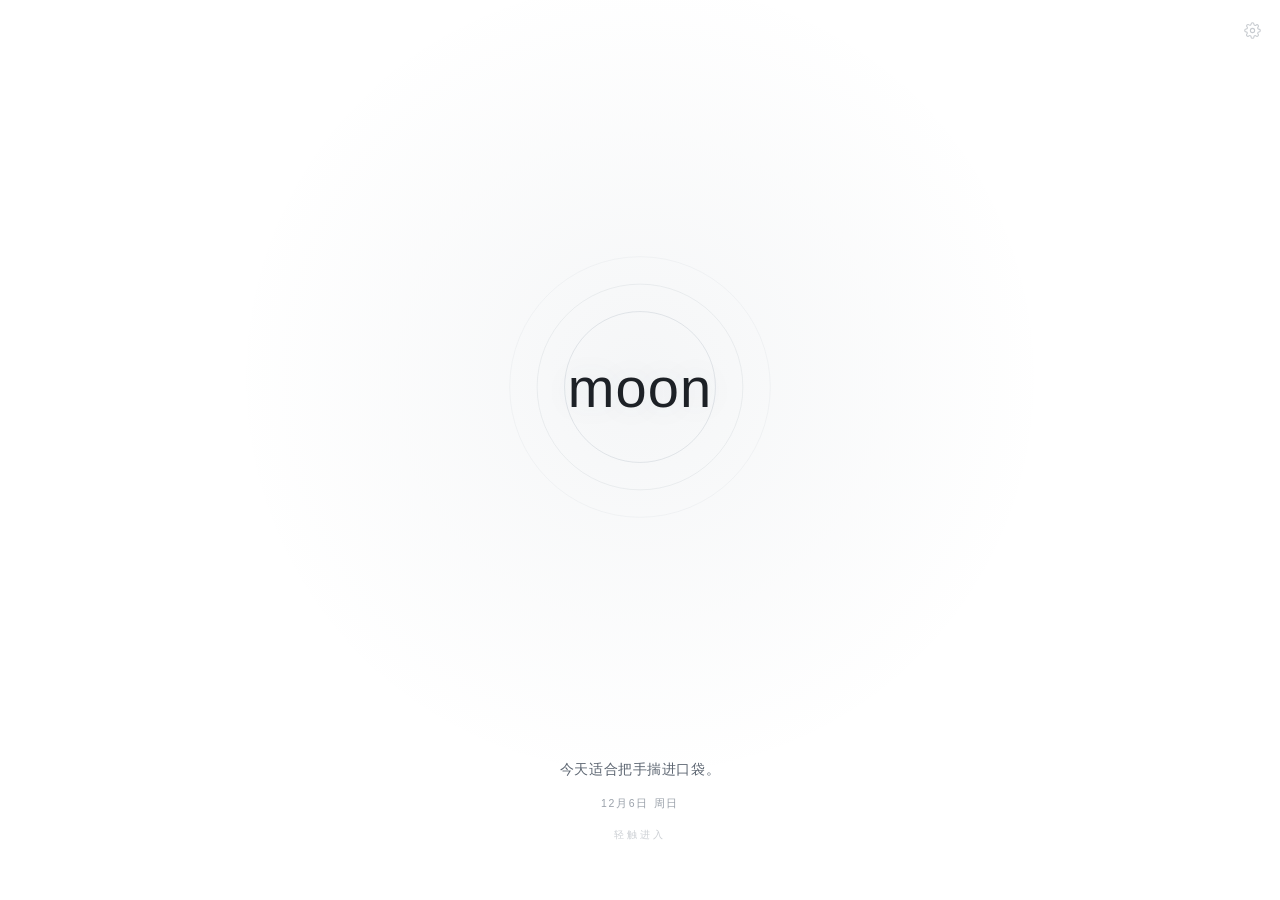
==== index.html @ 15eecd16 "merge avatar entries into 恋恋心; moon can change both" ====
<!doctype html>
<html lang="zh-CN" data-theme="light" data-symbol="moon">
<head>
<meta charset="utf-8" />
<meta name="viewport" content="width=device-width, initial-scale=1, viewport-fit=cover, interactive-widget=resizes-content" />
<title>moon</title>
<meta name="description" content="moon · 一个可以慢慢说话的房间" />
<meta name="theme-color" content="#ffffff" />
<meta name="apple-mobile-web-app-capable" content="yes" />
<meta name="apple-mobile-web-app-status-bar-style" content="black-translucent" />
<style>
/* moon · 一个安静的房间
   纯白为主，冷蓝灰，正圆；夜间是深蓝黑。 */

:root {
  --sans: -apple-system, BlinkMacSystemFont, "Segoe UI", "PingFang SC", "Hiragino Sans GB", "Microsoft YaHei", sans-serif;
  --serif: "Songti SC", "Noto Serif CJK SC", "Source Han Serif SC", "STSong", serif;
  --safe-b: env(safe-area-inset-bottom, 0px);
  --safe-t: env(safe-area-inset-top, 0px);
}

html[data-theme="light"] {
  --bg: #ffffff;
  --bg-2: #f7f8fa;
  --surface: #ffffff;
  --surface-2: #f4f6f8;
  --ink: #1d2126;
  --ink-2: #5b6470;
  --muted: #9aa1aa;
  --line: rgba(29, 33, 38, 0.08);
  --line-2: rgba(29, 33, 38, 0.14);
  --accent: #4f6579;
  --accent-2: #3f5366;
  --accent-soft: rgba(79, 101, 121, 0.09);
  --on-accent: #ffffff;
  --bubble-moon: #ffffff;
  --bubble-moon-border: rgba(29, 33, 38, 0.08);
  --bubble-me: #e9eef5;
  --bubble-me-border: rgba(79, 101, 121, 0.10);
  --bubble-me-ink: #1d2126;
  --bottle-bg: #f1f6fb;
  --bottle-border: #dce7f1;
  --wallpaper-veil: rgba(255, 255, 255, 0.74);
  --quote-bg: #f7f8fa;
  --quote-line: rgba(79, 101, 121, 0.35);
  --head-bg: rgba(255, 255, 255, 0.86);
  --composer-bg: rgba(255, 255, 255, 0.86);
  --glass: rgba(255, 255, 255, 0.60);
  --overlay: rgba(255, 255, 255, 0.97);
  --sheet-bg: #ffffff;
  --sheet-backdrop: rgba(17, 22, 28, 0.28);
  --shadow: 0 18px 44px rgba(20, 28, 36, 0.10);
  --status-track: rgba(29, 33, 38, 0.09);
  --status-mood: #4f6579;
  --status-energy: #8a9a8e;
  --danger: #b4574a;
  --avatar-me-bg: radial-gradient(circle at 32% 22%, #ffffff, #e8eef5 72%);
  --avatar-me-ink: #3f5366;
  --avatar-moon-bg: radial-gradient(circle at 66% 16%, #34445a, #1b2430 74%);
  --avatar-moon-ink: #eaf0f5;
  --avatar-ring: rgba(29, 33, 38, 0.12);
  --avatar-shadow: inset 0 1px 0 rgba(255, 255, 255, 0.80), 0 4px 12px rgba(20, 28, 36, 0.08);
  --symbol-moon: #4f6579;
  --symbol-sun: #b07a3c;
  --symbol-shadow: drop-shadow(0 0 10px rgba(79, 101, 121, 0.18));
  --open-glow: rgba(79, 101, 121, 0.06);
  --ripple: rgba(79, 101, 121, 0.22);
  --word-glow: rgba(79, 101, 121, 0.10);
  --seg-bg: #f4f6f8;
  --seg-active: #e7ecf2;
  --switch-off: rgba(29, 33, 38, 0.12);
  --switch-knob: #ffffff;
  --toast-bg: rgba(255, 255, 255, 0.98);
}

html[data-theme="dark"] {
  --bg: #0e141b;
  --bg-2: #121a23;
  --surface: #141d27;
  --surface-2: #18222d;
  --ink: #e8edf2;
  --ink-2: #aeb8c4;
  --muted: #7d8895;
  --line: rgba(232, 237, 242, 0.09);
  --line-2: rgba(232, 237, 242, 0.16);
  --accent: #9fb6ca;
  --accent-2: #b9ccdc;
  --accent-soft: rgba(159, 182, 202, 0.12);
  --on-accent: #0e141b;
  --bubble-moon: rgba(232, 237, 242, 0.055);
  --bubble-moon-border: rgba(232, 237, 242, 0.06);
  --bubble-me: rgba(159, 182, 202, 0.14);
  --bubble-me-border: rgba(159, 182, 202, 0.12);
  --bubble-me-ink: #e8edf2;
  --bottle-bg: #18232f;
  --bottle-border: #26384a;
  --wallpaper-veil: rgba(14, 20, 27, 0.80);
  --quote-bg: rgba(0, 0, 0, 0.18);
  --quote-line: rgba(159, 182, 202, 0.42);
  --head-bg: rgba(14, 20, 27, 0.78);
  --composer-bg: rgba(20, 29, 39, 0.86);
  --glass: rgba(232, 237, 242, 0.05);
  --overlay: rgba(14, 20, 27, 0.97);
  --sheet-bg: #141d27;
  --sheet-backdrop: rgba(2, 6, 10, 0.55);
  --shadow: 0 18px 50px rgba(0, 0, 0, 0.45);
  --status-track: rgba(232, 237, 242, 0.10);
  --status-mood: #9fb6ca;
  --status-energy: #a7b8ae;
  --danger: #d98b7a;
  --avatar-me-bg: radial-gradient(circle at 32% 24%, rgba(232, 237, 242, 0.16), transparent 58%), linear-gradient(150deg, #1a232d, #101720);
  --avatar-me-ink: #cfd8e2;
  --avatar-moon-bg: radial-gradient(circle at 66% 18%, rgba(159, 182, 202, 0.20), transparent 58%), linear-gradient(160deg, #1c2836, #101820 70%);
  --avatar-moon-ink: #e6eef6;
  --avatar-ring: rgba(232, 237, 242, 0.14);
  --avatar-shadow: inset 0 1px 0 rgba(255, 255, 255, 0.06), 0 10px 30px rgba(0, 0, 0, 0.35);
  --symbol-moon: #dbe6ef;
  --symbol-sun: #d3a26a;
  --symbol-shadow: drop-shadow(0 0 12px rgba(219, 230, 239, 0.20));
  --open-glow: rgba(159, 182, 202, 0.07);
  --ripple: rgba(190, 206, 220, 0.20);
  --word-glow: rgba(232, 237, 242, 0.10);
  --seg-bg: rgba(232, 237, 242, 0.05);
  --seg-active: rgba(232, 237, 242, 0.13);
  --switch-off: rgba(232, 237, 242, 0.12);
  --switch-knob: #d9e2ea;
  --toast-bg: rgba(24, 34, 45, 0.97);
}

* { box-sizing: border-box; }

[hidden] { display: none !important; }

html, body {
  height: 100%;
  margin: 0;
}

body {
  background: var(--bg);
  color: var(--ink);
  font-family: var(--sans);
  -webkit-font-smoothing: antialiased;
  -webkit-tap-highlight-color: transparent;
  overscroll-behavior: none;
  transition: background-color 0.35s ease, color 0.35s ease;
}

::selection { background: var(--accent-soft); }

button { font-family: inherit; color: inherit; cursor: pointer; }

button:focus-visible,
input:focus-visible,
textarea:focus-visible {
  outline: 1px solid var(--accent);
  outline-offset: 2px;
}

html[data-symbol="moon"] .symbol { color: var(--symbol-moon); }
html[data-symbol="sun"] .symbol { color: var(--symbol-sun); }

/* ================= 开场页 ================= */

.open {
  position: fixed;
  inset: 0;
  display: flex;
  flex-direction: column;
  align-items: center;
  justify-content: center;
  overflow: hidden;
  cursor: pointer;
  background: var(--bg);
  transition: background-color 0.35s ease;
}

.open-glow {
  position: absolute;
  width: min(140vw, 900px);
  height: min(140vw, 900px);
  left: 50%;
  top: 42%;
  transform: translate(-50%, -50%);
  background: radial-gradient(circle at 50% 50%, var(--open-glow), transparent 64%);
  pointer-events: none;
}

.open-sky {
  position: relative;
  z-index: 1;
  transform: translateY(-7vh);
  display: grid;
  place-items: center;
}

.open-mark {
  position: relative;
  width: min(82vw, 340px);
  height: min(82vw, 340px);
  display: grid;
  place-items: center;
}

.open-ripples {
  position: absolute;
  inset: 0;
  width: 100%;
  height: 100%;
  color: var(--ripple);
  overflow: visible;
}

.open-word {
  position: relative;
  margin: 0;
  font-family: var(--sans);
  font-weight: 300;
  font-size: clamp(40px, 11vw, 56px);
  letter-spacing: 0.02em;
  color: var(--ink);
  text-shadow: 0 0 30px var(--word-glow);
}

.open-foot {
  position: absolute;
  left: 0;
  right: 0;
  bottom: calc(6.5vh + var(--safe-b));
  padding: 0 34px;
  text-align: center;
  z-index: 1;
}

.open-copy {
  margin: 0 0 14px;
  font-family: var(--sans);
  font-size: 14px;
  font-weight: 300;
  line-height: 1.9;
  letter-spacing: 0.04em;
  color: var(--ink-2);
  text-wrap: balance;
}

.open-meta {
  margin: 0;
  font-size: 10.5px;
  letter-spacing: 0.16em;
  color: var(--muted);
}

.open-hint {
  margin: 18px 0 0;
  font-size: 9.5px;
  letter-spacing: 0.32em;
  color: var(--muted);
  opacity: 0.5;
}

.ghost-btn {
  width: 40px;
  height: 40px;
  display: grid;
  place-items: center;
  border: none;
  background: transparent;
  color: var(--muted);
  border-radius: 50%;
  transition: color 0.25s ease, background 0.25s ease;
}

.ghost-btn:hover { color: var(--ink-2); background: var(--accent-soft); }

.open-gear {
  position: fixed;
  top: calc(10px + var(--safe-t));
  right: 8px;
  z-index: 2;
  opacity: 0.55;
}

/* ================= 双头像 / 状态 ================= */

.avatars {
  display: flex;
  align-items: center;
  justify-content: center;
}

.avatar {
  position: relative;
  width: 40px;
  height: 40px;
  padding: 0;
  border-radius: 50%;
  overflow: hidden;
  display: grid;
  place-items: center;
  cursor: pointer;
  appearance: none;
  -webkit-appearance: none;
  border: 1px solid var(--avatar-ring);
  box-shadow: var(--avatar-shadow);
  flex: none;
  background: var(--avatar-me-bg);
}

.avatar-me { color: var(--avatar-me-ink); }

.avatar-moon {
  background: var(--avatar-moon-bg);
  color: var(--avatar-moon-ink);
}

.avatar-fallback {
  font-family: var(--serif);
  font-size: 13px;
  line-height: 1;
  display: grid;
  place-items: center;
}

.avatar-moon .avatar-fallback svg { width: 17px; height: 17px; display: block; }

.avatar img {
  position: absolute;
  inset: 0;
  width: 100%;
  height: 100%;
  object-fit: cover;
}

.link {
  position: relative;
  width: 48px;
  height: 20px;
  display: grid;
  place-items: center;
  flex: none;
}

.link::before,
.link::after {
  content: "";
  position: absolute;
  top: 50%;
  width: calc(50% - 10px);
  height: 1px;
  background: var(--line-2);
}

.link::before { left: 0; }
.link::after { right: 0; }

.symbol {
  position: relative;
  z-index: 1;
  width: 22px;
  height: 22px;
  display: grid;
  place-items: center;
  border-radius: 50%;
  background: var(--surface-2);
  filter: var(--symbol-shadow);
}

.symbol svg { width: 14px; height: 14px; display: block; }

.names {
  display: grid;
  grid-template-columns: 40px 48px 40px;
  margin-top: -2px;
  font-size: 8.5px;
  letter-spacing: 0.16em;
  color: var(--muted);
}

.names span { text-align: center; overflow: hidden; text-overflow: ellipsis; white-space: nowrap; }
.names span:first-child { padding-right: 2px; }
.names span:last-child { padding-left: 2px; }

.status {
  width: min(188px, 100%);
  display: grid;
  gap: 5px;
  cursor: pointer;
  user-select: none;
}

.status-row {
  display: grid;
  grid-template-columns: 24px 1fr auto auto;
  align-items: center;
  gap: 6px;
  font-size: 9.5px;
  color: var(--muted);
}

.status-label { letter-spacing: 0.1em; opacity: 0.85; }

.status-track {
  height: 2px;
  border-radius: 3px;
  background: var(--status-track);
  overflow: hidden;
}

.status-fill {
  display: block;
  height: 100%;
  width: 60%;
  border-radius: 3px;
  background: var(--status-mood);
  opacity: 0.75;
  transition: width 0.8s cubic-bezier(0.2, 0.7, 0.2, 1);
}

.status-row[data-k="energy"] .status-fill { background: var(--status-energy); }

.status-word {
  font-size: 9.5px;
  color: var(--ink-2);
  opacity: 0.72;
  letter-spacing: 0.04em;
}

.status-num {
  font-size: 9px;
  color: var(--muted);
  font-variant-numeric: tabular-nums;
  opacity: 0;
  width: 0;
  overflow: hidden;
  transition: opacity 0.25s ease;
}

.status.reveal .status-num { opacity: 0.9; width: auto; }
.status.reveal .status-word { opacity: 0.5; }

/* ================= 聊天 ================= */

.chat {
  position: fixed;
  inset: 0;
  z-index: 10;
  display: flex;
  flex-direction: column;
  background: var(--bg);
  animation: view-in 0.26s ease both;
  transition: background-color 0.35s ease;
}

@keyframes view-in {
  from { transform: translateY(6px); }
  to { transform: none; }
}

.chat-head {
  flex: none;
  display: flex;
  align-items: flex-start;
  gap: 2px;
  padding: calc(6px + var(--safe-t)) 6px 8px;
  border-bottom: 1px solid var(--line);
  background: var(--head-bg);
  backdrop-filter: blur(18px);
  z-index: 12;
}

.chat-head .icon-btn { margin-top: 1px; }

.head-balance { width: 38px; height: 1px; flex: none; }
.chat-head .avatar { transition: transform 0.15s ease, box-shadow 0.2s ease; }
.chat-head .avatar:active { transform: scale(0.95); }
.chat-head .avatar:hover { box-shadow: 0 0 0 3px var(--accent-soft), var(--avatar-shadow); }

.chat-id {
  flex: 1;
  min-width: 0;
  display: flex;
  flex-direction: column;
  align-items: center;
  gap: 6px;
}

.icon-btn {
  width: 38px;
  height: 38px;
  flex: none;
  display: grid;
  place-items: center;
  border: none;
  background: transparent;
  color: var(--ink-2);
  border-radius: 50%;
  transition: background 0.2s ease, color 0.2s ease;
}

.icon-btn:hover { background: var(--accent-soft); color: var(--ink); }
.icon-btn:active { background: var(--accent-soft); }
.icon-btn.small { width: 28px; height: 28px; font-size: 18px; line-height: 1; }

.messages {
  flex: 1;
  overflow-y: auto;
  overflow-x: hidden;
  -webkit-overflow-scrolling: touch;
  overscroll-behavior-y: contain;
  padding: 12px 16px 6px;
  display: flex;
  flex-direction: column;
  gap: 11px;
  width: 100%;
  max-width: 780px;
  margin: 0 auto;
  scrollbar-width: none;
}

.messages::-webkit-scrollbar { width: 0; }

.day-sep {
  display: flex;
  align-items: center;
  gap: 10px;
  margin: 14px 0 2px;
  font-size: 10.5px;
  letter-spacing: 0.1em;
  color: var(--muted);
}

.day-sep::before,
.day-sep::after {
  content: "";
  flex: 1;
  height: 1px;
  background: linear-gradient(90deg, transparent, var(--line-2));
}

.day-sep::after { background: linear-gradient(90deg, var(--line-2), transparent); }

.msg-row {
  display: flex;
  flex-direction: column;
  align-items: flex-start;
  gap: 3px;
  max-width: 100%;
}

.msg-row.me { align-items: flex-end; }

.bubble {
  max-width: min(78%, 520px);
  padding: 9px 13px;
  border-radius: 15px;
  font-size: 15px;
  line-height: 1.64;
  white-space: pre-wrap;
  overflow-wrap: anywhere;
  position: relative;
  -webkit-user-select: text;
  user-select: text;
}

.msg-row.moon .bubble {
  background: var(--bubble-moon);
  border: 1px solid var(--bubble-moon-border);
  border-top-left-radius: 5px;
  font-family: var(--serif);
  letter-spacing: 0.01em;
  color: var(--ink);
  box-shadow: 0 1px 2px rgba(20, 28, 36, 0.03);
}

.msg-row.me .bubble {
  background: var(--bubble-me);
  border: 1px solid var(--bubble-me-border);
  border-top-right-radius: 5px;
  color: var(--bubble-me-ink);
}

.typing-row .bubble {
  display: flex;
  align-items: center;
  gap: 5px;
  padding: 13px 15px;
}

.typing-row .bubble span {
  width: 5px;
  height: 5px;
  border-radius: 50%;
  background: var(--muted);
  opacity: 0.45;
  animation: typing 1.2s infinite ease-in-out;
}

.typing-row .bubble span:nth-child(2) { animation-delay: 0.15s; }
.typing-row .bubble span:nth-child(3) { animation-delay: 0.3s; }

@keyframes typing {
  0%, 60%, 100% { opacity: 0.3; transform: translateY(0); }
  30% { opacity: 0.9; transform: translateY(-2px); }
}

.bubble.media {
  padding: 0;
  border: 1px solid var(--line);
  background: var(--surface-2);
  overflow: hidden;
  line-height: 0;
}

.bubble.media .quote {
  margin: 6px 6px 0;
  line-height: 1.5;
}

.bubble.media img {
  display: block;
  max-width: min(62vw, 250px);
  max-height: 310px;
  width: auto;
  height: auto;
  cursor: zoom-in;
}

.quote {
  display: block;
  cursor: default;
  margin-bottom: 6px;
  padding: 5px 9px;
  border-left: 2px solid var(--quote-line);
  background: var(--quote-bg);
  border-radius: 4px 7px 7px 4px;
  font-family: var(--sans);
  font-size: 12px;
  line-height: 1.5;
  color: var(--ink-2);
  white-space: normal;
  overflow-wrap: anywhere;
}

.quote[role="button"] { cursor: pointer; }
.quote[role="button"]:active { opacity: 0.8; }

.quote b {
  font-weight: 500;
  color: var(--accent-2);
  margin-right: 5px;
  font-size: 11px;
  letter-spacing: 0.04em;
}

.msg-time {
  font-size: 10px;
  letter-spacing: 0.04em;
  color: var(--muted);
  opacity: 0.7;
  padding: 0 4px;
  font-variant-numeric: tabular-nums;
}

.msg-row.hit .bubble {
  animation: hit 1.8s ease;
}

@keyframes hit {
  0%, 100% { box-shadow: 0 0 0 0 rgba(79, 101, 121, 0); }
  18% { box-shadow: 0 0 0 1.5px rgba(79, 101, 121, 0.45); }
  70% { box-shadow: 0 0 0 1.5px rgba(79, 101, 121, 0.14); }
}

.to-bottom {
  position: absolute;
  right: 14px;
  bottom: calc(92px + var(--safe-b));
  z-index: 13;
  width: 34px;
  height: 34px;
  display: grid;
  place-items: center;
  border-radius: 50%;
  border: 1px solid var(--line);
  background: var(--surface);
  color: var(--ink-2);
  box-shadow: var(--shadow);
}

.new-pill {
  position: absolute;
  left: 50%;
  bottom: calc(92px + var(--safe-b));
  transform: translateX(-50%);
  z-index: 13;
  padding: 6px 14px;
  border-radius: 999px;
  border: 1px solid var(--accent-soft);
  background: var(--surface);
  color: var(--accent-2);
  font-size: 11.5px;
  letter-spacing: 0.1em;
  box-shadow: var(--shadow);
  animation: pill-in 0.24s ease both;
}

@keyframes pill-in {
  from { transform: translate(-50%, 6px); }
  to { transform: translate(-50%, 0); }
}

.composer-wrap {
  flex: none;
  padding: 6px 12px calc(8px + var(--safe-b));
  background: linear-gradient(180deg, transparent, var(--bg) 34%);
}

.quote-bar,
.composer {
  width: 100%;
  max-width: 780px;
  margin: 0 auto;
}

.quote-bar {
  display: flex;
  align-items: center;
  gap: 8px;
  padding: 6px 8px 6px 10px;
  margin-bottom: 6px;
  border-radius: 12px;
  background: var(--surface);
  border: 1px solid var(--line);
  font-size: 12px;
  color: var(--muted);
  animation: quote-in 0.18s ease both;
}

.quote-preview {
  flex: 1;
  min-width: 0;
  display: flex;
  gap: 6px;
  border-left: 2px solid var(--quote-line);
  padding-left: 8px;
}

.quote-preview span:first-child { color: var(--accent-2); flex: none; }

#quoteText {
  overflow: hidden;
  text-overflow: ellipsis;
  white-space: nowrap;
  color: var(--ink-2);
}

.composer {
  position: relative;
  display: flex;
  align-items: flex-end;
  gap: 1px;
  padding: 4px 6px;
  border-radius: 22px;
  border: 1px solid var(--line);
  background: var(--composer-bg);
  backdrop-filter: blur(14px);
  box-shadow: 0 8px 24px rgba(20, 28, 36, 0.05);
}

.composer .icon-btn { width: 34px; height: 34px; margin-bottom: 1px; }

#input {
  flex: 1;
  min-width: 0;
  min-height: 36px;
  max-height: 120px;
  padding: 8px 4px;
  border: none;
  outline: none;
  resize: none;
  background: transparent;
  color: var(--ink);
  font-family: inherit;
  font-size: 15px;
  line-height: 1.5;
}

#input::placeholder { color: var(--muted); }

.send-btn {
  flex: none;
  width: 34px;
  height: 34px;
  margin: 1px 0 1px 3px;
  border: none;
  border-radius: 50%;
  display: grid;
  place-items: center;
  background: var(--accent);
  color: var(--on-accent);
  transition: opacity 0.2s ease, transform 0.15s ease, background 0.2s ease;
}

.send-btn:disabled { opacity: 0.22; background: var(--muted); color: var(--bg); }
.send-btn:not(:disabled):active { transform: scale(0.95); }

.plus-menu {
  position: absolute;
  left: 4px;
  bottom: calc(100% + 8px);
  width: 172px;
  padding: 6px;
  display: flex;
  flex-direction: column;
  gap: 1px;
  border-radius: 14px;
  border: 1px solid var(--line-2);
  background: var(--surface);
  box-shadow: var(--shadow);
  z-index: 25;
}

.plus-menu button {
  border: none;
  background: transparent;
  text-align: left;
  padding: 10px 12px;
  border-radius: 9px;
  font-size: 13.5px;
  color: var(--ink);
}

.plus-menu button:active { background: var(--accent-soft); }

.plus-sep {
  height: 1px;
  margin: 4px 6px;
  background: var(--line);
}

/* ================= 搜索 ================= */

.search-panel {
  position: absolute;
  inset: 0;
  z-index: 30;
  display: flex;
  flex-direction: column;
  background: var(--overlay);
  backdrop-filter: blur(18px);
  animation: view-in 0.2s ease both;
  padding-top: var(--safe-t);
}

.search-bar {
  display: flex;
  align-items: center;
  gap: 8px;
  padding: 10px 12px;
  border-bottom: 1px solid var(--line);
  color: var(--muted);
}

#searchInput {
  flex: 1;
  min-width: 0;
  padding: 9px 12px;
  border-radius: 12px;
  border: 1px solid var(--line);
  background: var(--surface);
  color: var(--ink);
  font-size: 14px;
  font-family: inherit;
  outline: none;
}

#searchInput::placeholder { color: var(--muted); }

.search-results {
  flex: 1;
  overflow-y: auto;
  padding: 4px 0 calc(20px + var(--safe-b));
}

.search-item {
  display: block;
  width: 100%;
  text-align: left;
  padding: 12px 18px;
  border: none;
  border-bottom: 1px solid var(--line);
  background: transparent;
  color: var(--ink-2);
  font-size: 13.5px;
  line-height: 1.55;
}

.search-item:active { background: var(--accent-soft); }

.search-item .who {
  color: var(--accent-2);
  margin-right: 7px;
  font-size: 11px;
  letter-spacing: 0.06em;
}

.search-item .when {
  display: block;
  margin-top: 4px;
  font-size: 10.5px;
  color: var(--muted);
  letter-spacing: 0.06em;
}

.search-empty {
  padding: 40px 18px;
  text-align: center;
  color: var(--muted);
  font-size: 12.5px;
  letter-spacing: 0.08em;
}

/* ================= 字卡库 ================= */

.cardlib {
  position: fixed;
  inset: 0;
  z-index: 35;
  display: flex;
  flex-direction: column;
  background: var(--bg);
  animation: view-in 0.24s ease both;
  transition: background-color 0.35s ease;
}

.page-head {
  flex: none;
  display: flex;
  align-items: center;
  gap: 4px;
  padding: calc(6px + var(--safe-t)) 6px 6px;
  border-bottom: 1px solid var(--line);
  background: var(--head-bg);
  backdrop-filter: blur(18px);
}

.page-title {
  flex: 1;
  text-align: center;
  font-family: var(--serif);
  font-size: 15px;
  letter-spacing: 0.16em;
  color: var(--ink);
}

.page-side {
  width: 54px;
  text-align: right;
  padding-right: 2px;
  font-size: 10.5px;
  letter-spacing: 0.06em;
  color: var(--muted);
  font-variant-numeric: tabular-nums;
}

.select-toggle {
  flex: none;
  width: 48px;
  padding: 7px 2px;
  font-size: 12.5px;
  white-space: nowrap;
  color: var(--ink-2);
}

.select-toggle.active { color: var(--accent-2); }

.card-search {
  flex: none;
  display: flex;
  align-items: center;
  gap: 7px;
  margin: 0 20px 2px;
  padding: 7px 10px;
  border-radius: 10px;
  border: 1px solid var(--line);
  background: var(--surface);
  color: var(--muted);
}

.card-search input {
  flex: 1;
  min-width: 0;
  border: none;
  outline: none;
  background: transparent;
  color: var(--ink);
  font-family: var(--sans);
  font-size: 13px;
}

.chips {
  flex: none;
  display: flex;
  gap: 8px;
  overflow-x: auto;
  padding: 10px 20px 10px;
  scrollbar-width: none;
}

.chips::-webkit-scrollbar { display: none; }

.chip {
  flex: none;
  padding: 6px 12px;
  border-radius: 999px;
  border: 1px solid var(--line);
  background: transparent;
  color: var(--ink-2);
  font-size: 12px;
  letter-spacing: 0.04em;
  white-space: nowrap;
  transition: background 0.2s ease, border-color 0.2s ease, color 0.2s ease;
}

.chip.active {
  background: var(--accent-soft);
  border-color: var(--accent-soft);
  color: var(--accent-2);
}

.cards-list {
  flex: 1;
  min-height: 0;
  overflow-y: auto;
  padding: 0 20px calc(16px + var(--safe-b));
  min-height: 120px;
}

.card-item {
  display: flex;
  align-items: center;
  gap: 10px;
  padding: 12px 2px;
  border-bottom: 1px solid var(--line);
}

.card-text {
  flex: 1;
  min-width: 0;
  border: none;
  background: transparent;
  padding: 0;
  text-align: left;
  font-family: var(--serif);
  font-size: 15px;
  line-height: 1.55;
  color: var(--ink);
  white-space: pre-wrap;
  overflow-wrap: anywhere;
}

.card-del {
  flex: none;
  border: none;
  background: transparent;
  color: var(--muted);
  font-size: 17px;
  width: 30px;
  height: 30px;
  border-radius: 50%;
  opacity: 0.6;
}

.card-del:hover { color: var(--danger); background: rgba(180, 87, 74, 0.08); opacity: 1; }

.card-edit {
  flex: none;
  border: none;
  background: transparent;
  color: var(--muted);
  width: 30px;
  height: 30px;
  border-radius: 50%;
  display: grid;
  place-items: center;
  opacity: 0.6;
}

.card-edit:hover { color: var(--accent-2); background: var(--accent-soft); opacity: 1; }

.card-item.selected {
  background: var(--accent-soft);
  border-radius: 10px;
  padding-inline: 8px;
  margin-inline: -6px;
}

.card-check {
  flex: none;
  width: 18px;
  height: 18px;
  border-radius: 50%;
  border: 1px solid var(--line-2);
  display: grid;
  place-items: center;
}

.card-check.on {
  background: var(--accent);
  border-color: var(--accent);
}

.card-check.on::after {
  content: "";
  width: 7px;
  height: 4px;
  border-left: 2px solid var(--on-accent);
  border-bottom: 2px solid var(--on-accent);
  transform: rotate(-45deg) translateY(-1px);
}

.select-bar {
  flex: none;
  display: flex;
  align-items: center;
  justify-content: space-between;
  gap: 8px;
  padding: 10px 20px calc(10px + var(--safe-b));
  border-top: 1px solid var(--line);
  background: var(--sheet-bg);
}

.select-bar .danger { color: var(--danger); }
.select-bar .danger:disabled { opacity: 0.4; }

.edit-textarea { min-height: 110px; resize: vertical; }

.edit-actions {
  display: flex;
  justify-content: flex-end;
  margin-top: 12px;
}

.cards-empty {
  padding: 40px 0;
  text-align: center;
  color: var(--muted);
  font-size: 12.5px;
  letter-spacing: 0.06em;
}

.card-tools {
  flex: none;
  display: flex;
  flex-direction: column;
  gap: 8px;
  padding: 10px 20px 12px;
  border-bottom: 1px solid var(--line);
}

.card-quick-add {
  display: flex;
  align-items: flex-end;
  gap: 8px;
}

#cardNew {
  flex: 1;
  min-width: 0;
  min-height: 46px;
  max-height: 96px;
  padding: 9px 12px;
  border-radius: 11px;
  border: 1px solid var(--line);
  background: var(--surface);
  color: var(--ink);
  font-family: var(--sans);
  font-size: 14px;
  line-height: 1.55;
  resize: none;
  outline: none;
}

#cardNew::placeholder { color: var(--muted); font-size: 13px; }

#cardAdd { padding: 8px 14px; font-size: 12.5px; }

.card-import-row {
  display: flex;
  flex-wrap: wrap;
  align-items: center;
  gap: 8px;
}

.tool-btn {
  display: inline-flex;
  align-items: center;
  gap: 5px;
  padding: 6px 10px;
  border-radius: 9px;
  border: 1px solid var(--line);
  background: var(--surface-2);
  color: var(--ink-2);
  font-size: 12px;
  letter-spacing: 0.02em;
}

.tool-btn:active { background: var(--accent-soft); }

.tool-hint {
  margin-left: auto;
  font-size: 10px;
  letter-spacing: 0.02em;
  color: var(--muted);
}

.card-text.card-image { display: flex; align-items: center; }

.card-thumb {
  display: block;
  width: 54px;
  height: 54px;
  border-radius: 10px;
  overflow: hidden;
  border: 1px solid var(--line);
  background: var(--surface-2);
}

.card-thumb img {
  display: block;
  width: 100%;
  height: 100%;
  object-fit: cover;
}

/* 导入预览 */

.import-body {
  flex: 1;
  min-height: 0;
  overflow-y: auto;
  padding: 0 20px 12px;
}

.import-item {
  display: flex;
  align-items: flex-start;
  gap: 10px;
  padding: 10px 0;
  border-bottom: 1px solid var(--line);
}

.import-item input[type="checkbox"] {
  width: 16px;
  height: 16px;
  margin-top: 3px;
  accent-color: var(--accent);
  flex: none;
}

.import-text {
  flex: 1;
  min-width: 0;
  font-size: 14px;
  line-height: 1.5;
  color: var(--ink);
  white-space: pre-wrap;
  overflow-wrap: anywhere;
}

.import-item.dup .import-text { color: var(--muted); }

.import-badge {
  flex: none;
  font-size: 10px;
  color: var(--muted);
  border: 1px solid var(--line);
  border-radius: 999px;
  padding: 2px 7px;
}

.import-thumb {
  width: 56px;
  height: 56px;
  border-radius: 10px;
  overflow: hidden;
  border: 1px solid var(--line);
  background: var(--surface-2);
  flex: none;
}

.import-thumb img {
  display: block;
  width: 100%;
  height: 100%;
  object-fit: cover;
}

.import-url {
  display: block;
  margin-top: 3px;
  font-size: 10px;
  color: var(--muted);
  overflow-wrap: anywhere;
}

.import-cats {
  display: flex;
  flex-wrap: wrap;
  gap: 6px;
  padding: 10px 0 4px;
}

.import-cats .chip {
  padding: 5px 10px;
  font-size: 11.5px;
}

.import-hint {
  margin: 8px 0 0;
  font-size: 11.5px;
  line-height: 1.6;
  color: var(--muted);
}

.import-url-input {
  width: 100%;
  min-height: 150px;
  resize: vertical;
  padding: 10px 12px;
  border-radius: 12px;
  border: 1px solid var(--line);
  background: var(--surface);
  color: var(--ink);
  font-family: var(--sans);
  font-size: 13px;
  line-height: 1.6;
  outline: none;
}

.import-foot {
  flex: none;
  display: flex;
  align-items: center;
  justify-content: space-between;
  gap: 8px;
  padding: 10px 20px calc(12px + var(--safe-b));
  border-top: 1px solid var(--line);
  background: var(--sheet-bg);
}

.import-summary {
  flex: 1;
  min-width: 0;
  font-size: 11.5px;
  color: var(--muted);
}

.import-error { font-size: 11.5px; color: var(--danger); }

.mini-primary:disabled { opacity: 0.35; }

/* ================= 大图 ================= */

.viewer {
  position: fixed;
  inset: 0;
  z-index: 60;
  display: flex;
  align-items: center;
  justify-content: center;
  background: rgba(8, 8, 10, 0.97);
  padding: 16px;
}

.viewer img {
  max-width: 96vw;
  max-height: 88vh;
  object-fit: contain;
  border-radius: 2px;
}

.viewer-close {
  position: absolute;
  top: calc(12px + var(--safe-t));
  right: 14px;
  width: 40px;
  height: 40px;
  border-radius: 50%;
  border: none;
  background: rgba(255, 255, 255, 0.1);
  color: #f4efe5;
  font-size: 22px;
  line-height: 1;
  display: grid;
  place-items: center;
}

/* ================= 涂鸦 ================= */

.doodle-layer {
  position: fixed;
  inset: 0;
  z-index: 70;
  display: flex;
  align-items: center;
  justify-content: center;
  padding: 18px;
}

.doodle-backdrop {
  position: absolute;
  inset: 0;
  background: var(--sheet-backdrop);
  backdrop-filter: blur(3px);
}

.doodle-panel {
  position: relative;
  z-index: 1;
  width: min(92vw, 400px);
  max-height: 88dvh;
  display: flex;
  flex-direction: column;
  background: var(--sheet-bg);
  border: 1px solid var(--line-2);
  border-radius: 20px;
  box-shadow: var(--shadow);
  overflow: hidden;
  animation: view-in 0.2s ease;
}

.doodle-head {
  display: flex;
  align-items: center;
  justify-content: space-between;
  padding: 9px 10px 8px 16px;
  border-bottom: 1px solid var(--line);
}

.doodle-head strong {
  font-family: var(--serif);
  font-weight: 400;
  font-size: 14px;
  letter-spacing: 0.14em;
  color: var(--ink);
}

.doodle-canvas-wrap { padding: 12px 14px 0; }

#doodleCanvas {
  display: block;
  width: 100%;
  height: min(40vh, 300px);
  background: var(--bg-2);
  border: 1px solid var(--line);
  border-radius: 12px;
  touch-action: none;
}

.doodle-bar {
  display: grid;
  grid-template-columns: auto auto 1fr;
  align-items: center;
  gap: 8px 10px;
  padding: 10px 14px 14px;
}

.swatches,
.sizes {
  display: flex;
  align-items: center;
  gap: 7px;
}

.swatch {
  width: 21px;
  height: 21px;
  border-radius: 50%;
  border: 1px solid var(--line-2);
  padding: 0;
  transition: box-shadow 0.2s ease, transform 0.15s ease;
}

.swatch.active {
  box-shadow: 0 0 0 2px var(--bg), 0 0 0 3px var(--accent);
  transform: scale(1.06);
}

.swatch.custom {
  position: relative;
  display: grid;
  place-items: center;
  overflow: hidden;
  background: conic-gradient(from 0deg, #e57373, #e8c06a, #7fb08a, #6f9bc4, #9a7fc4, #e57373);
  border-color: var(--line-2);
}

.swatch.custom.active {
  box-shadow: 0 0 0 2px var(--bg), 0 0 0 3px var(--ink);
  transform: none;
}

.custom-dot {
  width: 12px;
  height: 12px;
  border-radius: 50%;
  border: 2px solid rgba(255, 255, 255, 0.92);
  box-shadow: 0 0 0 1px rgba(0, 0, 0, 0.16);
}

.swatch.custom input[type="color"] {
  position: absolute;
  inset: 0;
  width: 100%;
  height: 100%;
  padding: 0;
  border: none;
  opacity: 0;
  cursor: pointer;
}

.size-dot {
  width: 28px;
  height: 28px;
  border: none;
  background: transparent;
  display: grid;
  place-items: center;
  border-radius: 50%;
}

.size-dot i {
  display: block;
  border-radius: 50%;
  background: var(--ink);
  opacity: 0.7;
}

.size-dot.active i { background: var(--accent); opacity: 1; }
.size-dot.active { background: var(--accent-soft); }

.doodle-actions,
.doodle-send {
  display: flex;
  align-items: center;
  gap: 4px;
}

.doodle-actions { justify-content: flex-end; }
.doodle-actions .text-btn { padding: 6px 6px; white-space: nowrap; }
.doodle-send { grid-column: 1 / -1; justify-content: space-between; }

.text-btn {
  border: none;
  background: transparent;
  color: var(--ink-2);
  font-size: 13px;
  padding: 7px 10px;
  border-radius: 8px;
  letter-spacing: 0.06em;
}

.text-btn:hover { background: var(--accent-soft); color: var(--ink); }

.mini-primary {
  border: none;
  border-radius: 999px;
  padding: 8px 18px;
  background: var(--accent);
  color: var(--on-accent);
  font-size: 13px;
  letter-spacing: 0.08em;
  font-weight: 500;
}

.mini-primary:active { transform: scale(0.97); }

/* ================= 弹层 ================= */

.sheet-backdrop {
  position: fixed;
  inset: 0;
  z-index: 40;
  background: var(--sheet-backdrop);
  backdrop-filter: blur(2px);
}

.sheet-backdrop.data-backdrop { z-index: 75; }
.sheet.data-sheet { z-index: 80; }
#sheetBackdrop { z-index: 64; }
#sheet { z-index: 65; }

.sheet {
  position: fixed;
  left: 0;
  right: 0;
  bottom: 0;
  z-index: 50;
  display: flex;
  flex-direction: column;
  max-height: 84dvh;
  padding-bottom: var(--safe-b);
  background: var(--sheet-bg);
  border-radius: 22px 22px 0 0;
  border-top: 1px solid var(--line-2);
  box-shadow: var(--shadow);
  animation: sheet-up 0.26s cubic-bezier(0.2, 0.8, 0.2, 1) both;
}

.sheet.tall { max-height: 90dvh; }

@keyframes sheet-up {
  from { transform: translateY(24px); }
  to { transform: none; }
}

.sheet-handle {
  width: 38px;
  height: 4px;
  border-radius: 4px;
  background: var(--line-2);
  margin: 9px auto 4px;
  flex: none;
}

.sheet-head {
  display: flex;
  align-items: center;
  justify-content: space-between;
  padding: 4px 20px 10px;
  flex: none;
}

.sheet-head strong {
  font-size: 14px;
  font-weight: 500;
  letter-spacing: 0.12em;
  color: var(--ink);
}

.sheet-body { padding: 0 20px calc(20px + var(--safe-b)); overflow-y: auto; }

.sheet-scroll { overflow-y: auto; padding: 0 20px calc(24px + var(--safe-b)); }

.sheet-actions { display: flex; flex-direction: column; padding: 4px 8px 8px; }

.sheet-actions button {
  border: none;
  background: transparent;
  text-align: left;
  padding: 14px;
  border-radius: 12px;
  font-size: 15px;
  color: var(--ink);
}

.sheet-actions button:active { background: var(--accent-soft); }
.sheet-actions button.danger { color: var(--danger); }

/* ================= 设置 ================= */

.set-block { padding: 14px 0 6px; border-bottom: 1px solid var(--line); }

.set-block:last-of-type { border-bottom: none; }

.set-block h3 {
  margin: 0 0 10px;
  font-size: 11.5px;
  font-weight: 500;
  letter-spacing: 0.16em;
  color: var(--muted);
}

.segmented {
  display: grid;
  grid-template-columns: repeat(3, 1fr);
  gap: 3px;
  padding: 3px;
  border-radius: 12px;
  background: var(--seg-bg);
}

.segmented button {
  border: none;
  border-radius: 9px;
  padding: 8px 4px;
  background: transparent;
  color: var(--ink-2);
  font-size: 12px;
  letter-spacing: 0.02em;
  transition: background 0.2s ease, color 0.2s ease;
}

.segmented button.active { background: var(--seg-active); color: var(--ink); }

.avatar-rows { display: flex; flex-direction: column; }

.avatar-row {
  display: flex;
  align-items: center;
  gap: 12px;
  padding: 9px 0;
}

.avatar.tiny {
  width: 38px;
  height: 38px;
  box-shadow: none;
  font-size: 12px;
}

.avatar.tiny .avatar-fallback { font-size: 12px; }
.avatar.tiny .avatar-fallback svg { width: 18px; height: 18px; }

.avatar-row-name { flex: 1; font-size: 13.5px; color: var(--ink-2); }

.switch-row {
  display: flex;
  align-items: center;
  justify-content: space-between;
  gap: 12px;
  padding: 14px 0 6px;
  font-size: 13.5px;
  color: var(--ink-2);
  cursor: pointer;
}

.switch-row input { position: absolute; opacity: 0; pointer-events: none; }

.switch {
  flex: none;
  width: 42px;
  height: 24px;
  border-radius: 999px;
  background: var(--switch-off);
  position: relative;
  transition: background 0.22s ease;
}

.switch::after {
  content: "";
  position: absolute;
  top: 3px;
  left: 3px;
  width: 18px;
  height: 18px;
  border-radius: 50%;
  background: var(--switch-knob);
  transition: transform 0.22s cubic-bezier(0.2, 0.8, 0.2, 1);
}

.switch-row input:checked + .switch { background: var(--accent); }
.switch-row input:checked + .switch::after { transform: translateX(18px); background: var(--on-accent); }

.hint {
  margin: 8px 0 4px;
  font-size: 12px;
  line-height: 1.7;
  color: var(--muted);
  letter-spacing: 0.02em;
}

.version {
  margin: 22px 0 4px;
  text-align: center;
  font-size: 10.5px;
  letter-spacing: 0.18em;
  color: var(--muted);
  opacity: 0.6;
}

/* ================= 提示 ================= */

.toast {
  position: fixed;
  left: 50%;
  bottom: calc(120px + var(--safe-b));
  transform: translateX(-50%);
  z-index: 90;
  padding: 9px 16px;
  border-radius: 999px;
  background: var(--toast-bg);
  border: 1px solid var(--line-2);
  color: var(--ink-2);
  font-size: 12.5px;
  letter-spacing: 0.04em;
  box-shadow: var(--shadow);
  animation: quote-in 0.18s ease both;
  max-width: 80vw;
  text-align: center;
}

@keyframes quote-in {
  from { transform: translateY(4px); }
  to { transform: none; }
}

/* ================= 宽屏 ================= */

@media (min-width: 720px) {
  .messages { padding-inline: 24px; }
  .open-mark { width: 360px; height: 360px; }
  .chat-id { gap: 7px; }
  .status { width: 208px; }
}

@media (prefers-reduced-motion: reduce) {
  *, *::before, *::after {
    animation-duration: 0.01ms !important;
    animation-iteration-count: 1 !important;
    transition-duration: 0.01ms !important;
  }
}

/* ================= 数据 / 备份 ================= */

.data-actions {
  display: flex;
  flex-wrap: wrap;
  gap: 8px;
  margin-top: 10px;
}

.data-actions .tool-btn { flex: none; }

.data-clear {
  margin-top: 10px;
  padding-left: 0;
  color: var(--danger);
}

.field-input {
  width: 100%;
  border: 1px solid var(--line);
  border-radius: 10px;
  background: var(--surface);
  color: var(--ink);
  font-family: var(--sans);
  font-size: 14px;
  padding: 10px 12px;
  outline: none;
}

.field-input:focus { border-color: var(--accent); }

.backup-fields {
  display: flex;
  flex-direction: column;
  gap: 8px;
  margin-top: 10px;
}

.danger-text { color: var(--danger); }
.mini-primary.danger-btn { background: var(--danger); }


/* ================= 漂流瓶 / 收藏 ================= */

.bubble.bottle {
  background: var(--bottle-bg);
  border: 1px solid var(--bottle-border);
  padding: 12px 14px;
}

.bottle-label {
  display: flex;
  align-items: center;
  gap: 5px;
  font-size: 9.5px;
  letter-spacing: 0.16em;
  color: var(--accent-2);
}

.bottle-label::before {
  content: "";
  width: 4px;
  height: 4px;
  border-radius: 50%;
  background: currentColor;
  opacity: 0.55;
}

.bottle-line {
  margin: 6px 0 3px;
  font-family: var(--serif);
  font-size: 15px;
  line-height: 1.85;
  color: var(--ink);
  white-space: pre-wrap;
  overflow-wrap: anywhere;
}

.bottle-date {
  font-size: 10px;
  letter-spacing: 0.04em;
  color: var(--muted);
}

.collection-item {
  padding: 14px 2px;
  border-bottom: 1px solid var(--line);
}

.collection-item:last-child { border-bottom: none; }

.collection-top {
  display: flex;
  align-items: center;
  gap: 7px;
}

.collection-who {
  font-size: 10px;
  letter-spacing: 0.14em;
  color: var(--ink-2);
}

.bottle-tag {
  padding: 2px 6px;
  border-radius: 99px;
  background: var(--accent-soft);
  color: var(--accent-2);
  font-size: 9px;
  letter-spacing: 0.06em;
}

.collection-time {
  margin-left: auto;
  font-size: 10px;
  color: var(--muted);
  font-variant-numeric: tabular-nums;
}

.collection-del {
  flex: none;
  width: 26px;
  height: 26px;
  border: none;
  border-radius: 50%;
  background: transparent;
  color: var(--muted);
  font-size: 17px;
  line-height: 1;
}

.collection-del:active { background: rgba(180, 87, 74, 0.08); color: var(--danger); }

.collection-text {
  margin: 7px 0 0;
  font-family: var(--serif);
  font-size: 15px;
  line-height: 1.8;
  color: var(--ink);
  white-space: pre-wrap;
  overflow-wrap: anywhere;
}

.collections-empty {
  padding: 20px 0;
  font-family: var(--serif);
  font-size: 14px;
  line-height: 1.8;
  color: var(--muted);
}

/* ================= 头像库 / 昵称库 / 壁纸 ================= */

.identity-preview {
  display: flex;
  align-items: center;
  gap: 12px;
  margin: 12px 0 6px;
}

.identity-copy { min-width: 0; }
.identity-name {
  font-family: var(--serif);
  font-size: 16px;
  color: var(--ink);
  line-height: 1.3;
}

.identity-copy .hint { margin: 2px 0 0; }

.identity-kind-tabs { margin: 7px 0 0; }

.avatar-library {
  display: flex;
  flex-wrap: wrap;
  gap: 12px;
  margin: 10px 0 8px;
}

.avatar-cell {
  position: relative;
  width: 52px;
  height: 52px;
}

.avatar-choice {
  width: 52px;
  height: 52px;
  padding: 0;
  border-radius: 50%;
  border: 1px solid var(--line-2);
  background: var(--surface-2);
  overflow: hidden;
}

.avatar-choice.active {
  outline: 2px solid var(--accent);
  outline-offset: 2px;
}

.avatar-choice img {
  width: 100%;
  height: 100%;
  object-fit: cover;
  display: block;
}

.avatar-remove {
  position: absolute;
  top: -4px;
  right: -4px;
  z-index: 1;
  width: 18px;
  height: 18px;
  padding: 0;
  border: 1px solid var(--line-2);
  border-radius: 50%;
  background: var(--surface);
  color: var(--muted);
  font-size: 12px;
  line-height: 1;
  display: grid;
  place-items: center;
}

.avatar-remove:active { color: var(--danger); background: var(--surface-2); }

.name-library {
  display: flex;
  flex-wrap: wrap;
  gap: 8px;
  margin: 10px 0 8px;
}

.name-cell {
  display: inline-flex;
  align-items: center;
  gap: 2px;
}

.name-remove {
  width: 18px;
  height: 18px;
  padding: 0;
  border: none;
  border-radius: 50%;
  background: transparent;
  color: var(--muted);
  font-size: 13px;
  line-height: 1;
  display: grid;
  place-items: center;
}

.name-remove:active { color: var(--danger); background: var(--surface-2); }

.identity-empty {
  width: 100%;
  margin: 4px 0;
}

.name-add-row {
  display: flex;
  align-items: center;
  gap: 8px;
  margin: 8px 0 4px;
}

.name-add-row .field-input { flex: 1; }

.wallpaper-row {
  display: flex;
  gap: 8px;
  margin: 10px 0;
}

.wallpaper-row button {
  flex: 1;
  min-width: 0;
  display: flex;
  flex-direction: column;
  align-items: center;
  gap: 6px;
  padding: 8px 4px 7px;
  border: 1px solid var(--line);
  border-radius: 12px;
  background: var(--surface);
  color: var(--ink-2);
  font-size: 10.5px;
}

.wallpaper-row button.active {
  border-color: var(--accent);
  background: var(--accent-soft);
  color: var(--accent-2);
}

.wall-swatch {
  width: 32px;
  height: 32px;
  border-radius: 9px;
  border: 1px solid var(--line);
}

.wall-swatch.plain { background: #ffffff; }
.wall-swatch.mist { background: linear-gradient(155deg, #eef5fc, #dce9f5); }
.wall-swatch.dusk { background: linear-gradient(155deg, #f2f5f8, #e5ebf1); }
.wall-swatch.paper { background: linear-gradient(155deg, #f8f8f6, #edf0ee); }

html[data-theme="dark"] .wall-swatch.plain { background: #141d27; }
html[data-theme="dark"] .wall-swatch.mist { background: linear-gradient(155deg, #182734, #101a24); }
html[data-theme="dark"] .wall-swatch.dusk { background: linear-gradient(155deg, #18232d, #0f151c); }
html[data-theme="dark"] .wall-swatch.paper { background: linear-gradient(155deg, #1a1d1b, #0e141b); }

.chat[data-wallpaper="mist"] {
  background: linear-gradient(180deg, #f2f7fc 0%, #ffffff 72%);
}

.chat[data-wallpaper="dusk"] {
  background: linear-gradient(180deg, #f2f5f8 0%, #ffffff 72%);
}

.chat[data-wallpaper="paper"] {
  background: linear-gradient(180deg, #f8f8f6 0%, #ffffff 72%);
}

html[data-theme="dark"] .chat[data-wallpaper="mist"] {
  background: linear-gradient(180deg, #101a24 0%, #0e141b 72%);
}

html[data-theme="dark"] .chat[data-wallpaper="dusk"] {
  background: linear-gradient(180deg, #15131c 0%, #0e141b 72%);
}

html[data-theme="dark"] .chat[data-wallpaper="paper"] {
  background: linear-gradient(180deg, #17150f 0%, #0e141b 72%);
}

/* ================= 宽屏侧栏 ================= */

.side-rail { display: none; }

@media (min-width: 720px) and (min-height: 560px) {
  body[data-view="chat"] .chat { right: 64px; }
  body[data-view="chat"] .side-rail {
    position: fixed;
    top: 0;
    right: 0;
    bottom: 0;
    z-index: 11;
    width: 64px;
    display: flex;
    flex-direction: column;
    align-items: center;
    gap: 8px;
    padding: calc(18px + var(--safe-t)) 0 calc(14px + var(--safe-b));
    background: var(--head-bg);
    border-left: 1px solid var(--line);
    backdrop-filter: blur(18px);
  }
}

.rail-btn {
  width: 48px;
  padding: 8px 0 7px;
  border: none;
  border-radius: 12px;
  background: transparent;
  color: var(--ink-2);
  display: flex;
  flex-direction: column;
  align-items: center;
  gap: 5px;
  font-size: 9.5px;
  letter-spacing: 0.08em;
}

.rail-btn:hover,
.rail-btn:active { background: var(--accent-soft); color: var(--accent-2); }

.drawer-tabs { margin: 0 0 5px; }

.bottle-item {
  padding: 14px 2px;
  border-bottom: 1px solid var(--line);
}

.bottle-item:last-child { border-bottom: none; }

.bottle-item .bottle-date { margin-top: 4px; }

/* ================= 表情包网格 ================= */

.sticker-grid {
  display: grid;
  grid-template-columns: repeat(4, minmax(0, 1fr));
  gap: 8px;
  padding: 6px 0 12px;
}

.sticker-item {
  aspect-ratio: 1;
  padding: 0;
  border-radius: 12px;
  overflow: hidden;
  border: 1px solid var(--line);
  background: var(--surface-2);
}

.sticker-item img {
  display: block;
  width: 100%;
  height: 100%;
  object-fit: cover;
}

.sticker-empty {
  padding: 18px 0;
  text-align: center;
}

.sticker-empty .hint { margin: 0 0 10px; }

@media (min-width: 720px) {
  .sticker-grid { grid-template-columns: repeat(6, minmax(0, 1fr)); }
}

/* ================= 晚安模式 ================= */

.night {
  position: fixed;
  inset: 0;
  z-index: 85;
  display: flex;
  align-items: center;
  justify-content: center;
  padding: calc(24px + var(--safe-t)) 24px calc(24px + var(--safe-b));
  background: radial-gradient(circle at 50% 24%, #152232 0%, #070c12 68%);
  color: #dbe6f1;
  overflow-y: auto;
}

.night-inner {
  width: min(86vw, 400px);
  display: flex;
  flex-direction: column;
  align-items: center;
  text-align: center;
  gap: 9px;
}

.night-close {
  position: absolute;
  top: calc(14px + var(--safe-t));
  right: 16px;
  border: none;
  background: transparent;
  color: #7f8d9c;
  font-size: 12px;
  letter-spacing: 0.12em;
  padding: 8px;
}

.night-mark {
  color: #c9d9e9;
  opacity: 0.9;
  margin-bottom: 2px;
  filter: drop-shadow(0 0 22px rgba(159, 182, 202, 0.18));
}

.night-clock {
  margin: 0;
  font-size: 38px;
  font-weight: 200;
  letter-spacing: 0.08em;
  color: #e7eef6;
  font-variant-numeric: tabular-nums;
}

.night-line {
  margin: 6px 0 0;
  font-family: var(--serif);
  font-size: 17px;
  line-height: 2;
  color: #dfe8f2;
}

.night-sub {
  margin: 0;
  font-size: 10.5px;
  letter-spacing: 0.14em;
  color: #778594;
}

.night-times {
  display: flex;
  align-items: center;
  justify-content: center;
  gap: 7px;
  margin-top: 10px;
}

.night-times label {
  display: inline-flex;
  align-items: baseline;
  gap: 5px;
  font-size: 10px;
  letter-spacing: 0.12em;
  color: #8896a5;
}

.night-times-dot {
  color: #4d5c6b;
  font-size: 12px;
  line-height: 1;
  padding: 0 2px;
}

.night-times input {
  width: 64px;
  border: none;
  border-bottom: 1px solid rgba(200, 215, 230, 0.14);
  border-radius: 0;
  background: transparent;
  color: #dbe6f1;
  padding: 1px 0 2px;
  font-size: 13px;
  font-family: var(--sans);
  font-variant-numeric: tabular-nums;
  color-scheme: dark;
}

.night-times input:focus { border-bottom-color: rgba(200, 215, 230, 0.38); }

.night-times input::-webkit-calendar-picker-indicator {
  opacity: 0.35;
  filter: invert(1);
  cursor: pointer;
}

.night-hint {
  margin: 2px 0 0;
  font-size: 10.5px;
  color: #6f7c8b;
}

.night-end {
  margin-top: 8px;
  border: 1px solid rgba(200, 215, 230, 0.16);
  background: rgba(255, 255, 255, 0.05);
  color: #cbd8e5;
  border-radius: 999px;
  padding: 9px 26px;
  font-size: 12.5px;
  letter-spacing: 0.14em;
}

.night-end:active { background: rgba(255, 255, 255, 0.1); }

/* ================= 音乐 ================= */

.musiclib {
  position: fixed;
  inset: 0;
  z-index: 35;
  display: flex;
  flex-direction: column;
  background: var(--bg);
  animation: view-in 0.24s ease both;
  transition: background-color 0.35s ease;
}

.music-scroll {
  flex: 1;
  min-height: 0;
  overflow-y: auto;
  padding: 12px 20px 18px;
}

.music-tools {
  display: flex;
  flex-direction: column;
  align-items: stretch;
  gap: 8px;
}

.music-tools .mini-primary { align-self: flex-end; }

.music-tools textarea {
  flex: 1;
  min-height: 62px;
  max-height: 120px;
  resize: vertical;
  border: 1px solid var(--line);
  border-radius: 12px;
  background: var(--surface);
  color: var(--ink);
  font-family: var(--sans);
  font-size: 13px;
  line-height: 1.5;
  padding: 9px 11px;
  outline: none;
}

.music-tools textarea:focus { border-color: var(--accent); }

.music-actions {
  display: flex;
  align-items: center;
  gap: 10px;
  margin: 2px 0 6px;
}

.music-actions .hint { margin: 0; }

.music-list {
  display: flex;
  flex-direction: column;
}

.music-item {
  display: flex;
  align-items: center;
  gap: 10px;
  padding: 11px 2px;
  border-bottom: 1px solid var(--line);
}

.music-item:last-child { border-bottom: none; }
.music-item.active .music-title { color: var(--accent-2); }

.music-playbtn {
  flex: none;
  width: 30px;
  height: 30px;
  border: 1px solid var(--line-2);
  border-radius: 50%;
  background: var(--surface);
  color: var(--ink-2);
  font-size: 11px;
  display: grid;
  place-items: center;
}

.music-item.active .music-playbtn {
  background: var(--accent);
  border-color: var(--accent);
  color: var(--on-accent);
}

.music-meta {
  flex: 1;
  min-width: 0;
  display: flex;
  flex-direction: column;
  gap: 2px;
}

.music-title {
  font-size: 14px;
  color: var(--ink);
  overflow: hidden;
  text-overflow: ellipsis;
  white-space: nowrap;
}

.music-sub {
  font-size: 10px;
  letter-spacing: 0.06em;
  color: var(--muted);
}

.music-del {
  flex: none;
  width: 28px;
  height: 28px;
  border: none;
  border-radius: 50%;
  background: transparent;
  color: var(--muted);
  font-size: 17px;
}

.music-del:active { background: rgba(180, 87, 74, 0.08); color: var(--danger); }

.music-empty {
  padding: 26px 0;
  font-family: var(--serif);
  font-size: 14px;
  line-height: 1.8;
  color: var(--muted);
  text-align: center;
}

.music-player {
  flex: none;
  padding: 9px 20px calc(10px + var(--safe-b));
  border-top: 1px solid var(--line);
  background: var(--sheet-bg);
}

#musicAudio { display: none; }

.music-now {
  display: flex;
  align-items: center;
  justify-content: space-between;
  gap: 12px;
  margin-bottom: 5px;
}

.music-now-title {
  min-width: 0;
  overflow: hidden;
  text-overflow: ellipsis;
  white-space: nowrap;
  font-size: 12px;
  color: var(--ink-2);
}

.music-now-time,
.music-time {
  flex: none;
  font-size: 10px;
  color: var(--muted);
  font-variant-numeric: tabular-nums;
}

.music-controls {
  display: flex;
  align-items: center;
  gap: 6px;
}

.music-icon {
  flex: none;
  width: 30px;
  height: 30px;
  border: none;
  border-radius: 50%;
  background: transparent;
  color: var(--ink-2);
  font-size: 13px;
  display: grid;
  place-items: center;
}

.music-icon:active { background: var(--accent-soft); }
.music-play {
  width: 34px;
  height: 34px;
  background: var(--accent);
  color: var(--on-accent);
  font-size: 12px;
}

.music-seek {
  flex: 1;
  min-width: 0;
  accent-color: var(--accent);
  height: 20px;
}

.music-mini {
  position: fixed;
  left: 14px;
  bottom: calc(92px + var(--safe-b));
  z-index: 14;
  width: 36px;
  height: 36px;
  border: 1px solid var(--line-2);
  border-radius: 50%;
  background: var(--surface);
  color: var(--accent-2);
  box-shadow: var(--shadow);
  font-size: 16px;
  display: grid;
  place-items: center;
}

.music-mini:active { background: var(--accent-soft); }

body:not([data-view="chat"]) .music-mini { display: none; }

@media (min-width: 720px) {
  .music-scroll { padding: 16px 28px 20px; }
  .music-player { padding-left: 28px; padding-right: 28px; }
}


.music-add-row {
  display: flex;
  align-items: center;
  gap: 12px;
  margin: 1px 0 10px;
}

.music-add-row .hint {
  margin: 0;
}

.music-add-btn {
  flex: none;
  display: inline-flex;
  align-items: center;
  gap: 5px;
  padding: 8px 13px;
  border: 1px solid var(--line-2);
  border-radius: 999px;
  background: var(--surface);
  color: var(--ink-2);
  font-size: 12.5px;
  letter-spacing: 0.02em;
}

.music-add-btn span {
  color: var(--accent);
  font-size: 15px;
  line-height: 1;
}

.music-add-btn:active { background: var(--accent-soft); }

.music-add-tabs { margin: 0 0 10px; }

.music-add-sheet .sheet-body { padding-bottom: calc(16px + var(--safe-b)); }

.avatar-change-row {
  display: flex;
  align-items: center;
  flex-wrap: wrap;
  gap: 6px;
  margin: 2px 0;
}

.avatar-change-row .hint {
  margin: 0;
  margin-right: 2px;
}

.avatar-change-row .text-btn {
  padding: 4px 6px;
  color: var(--accent-2);
  font-size: 11.5px;
}

</style>
<link rel="icon" href="[data-uri]">
</head>
<body data-view="open">

<!-- ============ 开场页 ============ -->
<main class="open" id="openView" role="button" tabindex="0" aria-label="轻触进入和 moon 的聊天">
  <div class="open-glow" aria-hidden="true"></div>
  <div class="open-sky">
    <div class="open-mark">
      <svg class="open-ripples" viewBox="0 0 420 420" aria-hidden="true">
        <g class="ripple-lines" fill="none" stroke="currentColor" stroke-width="1">
          <circle cx="210" cy="210" r="88" opacity="0.72" />
          <circle cx="210" cy="210" r="120" opacity="0.46" />
          <circle cx="210" cy="210" r="152" opacity="0.28" />
        </g>
      </svg>
      <h1 class="open-word">moon</h1>
    </div>
  </div>
  <footer class="open-foot">
    <p class="open-copy" id="openCopy"></p>
    <p class="open-meta" id="openMeta"></p>
    <p class="open-hint">轻触进入</p>
  </footer>
</main>

<button class="ghost-btn open-gear" id="openSettings" type="button" aria-label="设置">
  <svg viewBox="0 0 24 24" width="17" height="17" fill="none" stroke="currentColor" stroke-width="1.5" stroke-linecap="round">
    <circle cx="12" cy="12" r="3"></circle>
    <path d="M19.4 15a1.7 1.7 0 0 0 .34 1.87l.06.06a2 2 0 1 1-2.83 2.83l-.06-.06a1.7 1.7 0 0 0-1.87-.34 1.7 1.7 0 0 0-1.03 1.56V21a2 2 0 1 1-4 0v-.09A1.7 1.7 0 0 0 8.9 19.3a1.7 1.7 0 0 0-1.87.34l-.06.06a2 2 0 1 1-2.83-2.83l.06-.06A1.7 1.7 0 0 0 4.54 15a1.7 1.7 0 0 0-1.56-1.03H3a2 2 0 1 1 0-4h.09A1.7 1.7 0 0 0 4.7 8.9a1.7 1.7 0 0 0-.34-1.87l-.06-.06a2 2 0 1 1 2.83-2.83l.06.06A1.7 1.7 0 0 0 9 4.54a1.7 1.7 0 0 0 1.03-1.56V3a2 2 0 1 1 4 0v.09A1.7 1.7 0 0 0 15.1 4.7a1.7 1.7 0 0 0 1.87-.34l.06-.06a2 2 0 1 1 2.83 2.83l-.06.06A1.7 1.7 0 0 0 19.46 9v.06a1.7 1.7 0 0 0 1.56 1.03H21a2 2 0 1 1 0 4h-.09a1.7 1.7 0 0 0-1.51 1.01z"></path>
  </svg>
</button>

<!-- ============ 聊天 ============ -->
<section class="chat" id="chat" hidden>
  <header class="chat-head">
    <button class="icon-btn" id="chatBack" type="button" aria-label="回到开场页">
      <svg viewBox="0 0 24 24" width="21" height="21" fill="none" stroke="currentColor" stroke-width="1.6" stroke-linecap="round" stroke-linejoin="round"><path d="M15 18l-6-6 6-6"/></svg>
    </button>
    <span class="head-balance" aria-hidden="true"></span>

    <div class="chat-id">
      <div class="avatars">
        <button class="avatar avatar-me" id="avatarMe" type="button" aria-label="更换我的头像" title="更换我的头像">
          <span class="avatar-fallback">我</span>
          <img alt="我的头像" hidden />
        </button>
        <div class="link" aria-hidden="true">
          <span class="symbol" id="symbol"></span>
        </div>
        <button class="avatar avatar-moon" id="avatarMoon" type="button" aria-label="更换 moon 的头像" title="更换 moon 的头像">
          <span class="avatar-fallback" aria-hidden="true">
            <svg viewBox="0 0 32 32" width="17" height="17"><path d="M21.3 3.6a13 13 0 1 0 7.1 20.9 14 14 0 0 1-7.1-20.9z" fill="currentColor"/></svg>
          </span>
          <img alt="moon 的头像" hidden />
        </button>
      </div>
      <div class="names" id="names" hidden>
        <span>我</span><span>moon</span>
      </div>
      <div class="status" id="status" title="点一下看数字"></div>
    </div>

    <button class="icon-btn" id="chatSearchBtn" type="button" aria-label="搜索聊天">
      <svg viewBox="0 0 24 24" width="19" height="19" fill="none" stroke="currentColor" stroke-width="1.6" stroke-linecap="round"><circle cx="11" cy="11" r="6.5"/><path d="M16 16l4 4"/></svg>
    </button>
    <button class="icon-btn" id="chatCards" type="button" aria-label="字卡库">
      <svg viewBox="0 0 24 24" width="19" height="19" fill="none" stroke="currentColor" stroke-width="1.5" stroke-linecap="round" stroke-linejoin="round"><rect x="3" y="6" width="13" height="15" rx="2.5"/><path d="M7.5 3.2h8.7A2.8 2.8 0 0 1 19 6v10.5"/><path d="M7 11h5M7 15h3.5"/></svg>
    </button>
  </header>

  <div class="search-panel" id="searchPanel" hidden>
    <div class="search-bar">
      <svg viewBox="0 0 24 24" width="16" height="16" fill="none" stroke="currentColor" stroke-width="1.6" stroke-linecap="round" aria-hidden="true"><circle cx="11" cy="11" r="6.5"/><path d="M16 16l4 4"/></svg>
      <input id="searchInput" type="search" placeholder="找一句话" autocomplete="off" />
      <button class="text-btn" id="searchClose" type="button">取消</button>
    </div>
    <div class="search-results" id="searchResults"></div>
  </div>

  <div class="messages" id="messages"></div>

  <button class="new-pill" id="newPill" type="button" hidden>新消息</button>
  <button class="to-bottom" id="toBottom" type="button" aria-label="回到最新" hidden>
    <svg viewBox="0 0 24 24" width="18" height="18" fill="none" stroke="currentColor" stroke-width="1.7" stroke-linecap="round" stroke-linejoin="round"><path d="M6 9l6 6 6-6"/></svg>
  </button>

  <div class="composer-wrap">
    <div class="quote-bar" id="quoteBar" hidden>
      <div class="quote-preview"><span id="quoteWho"></span><span id="quoteText"></span></div>
      <button class="icon-btn small" id="quoteClear" type="button" aria-label="取消引用">×</button>
    </div>
    <div class="composer">
      <button class="icon-btn" id="btnPlus" type="button" aria-label="更多">
        <svg viewBox="0 0 24 24" width="20" height="20" fill="none" stroke="currentColor" stroke-width="1.6" stroke-linecap="round"><path d="M12 5v14M5 12h14"/></svg>
      </button>
      <textarea id="input" rows="1" placeholder="说点什么…" enterkeyhint="send"></textarea>
      <button class="send-btn" id="send" type="button" aria-label="发送" disabled>
        <svg viewBox="0 0 24 24" width="19" height="19" fill="none" stroke="currentColor" stroke-width="1.7" stroke-linecap="round" stroke-linejoin="round"><path d="M12 19V5"/><path d="M6 11l6-6 6 6"/></svg>
      </button>

      <div class="plus-menu" id="plusMenu" hidden>
        <button type="button" data-act="stickers">表情包</button>
        <button type="button" data-act="collections">收藏</button>
        <button type="button" data-act="image">发送图片</button>
        <button type="button" data-act="night">晚安</button>
        <button type="button" data-act="music">音乐</button>
        <button type="button" data-act="doodle">涂鸦</button>
        <span class="plus-sep" aria-hidden="true"></span>
        <span class="plus-sep" aria-hidden="true"></span>
        <button type="button" data-act="love">恋恋心</button>
      </div>
    </div>
  </div>

  <input id="imageInput" type="file" accept="image/*" multiple hidden />
</section>

<aside class="side-rail" id="sideRail" aria-label="房间侧栏">
  <button class="rail-btn" id="railCards" type="button" aria-label="字卡库">
    <svg viewBox="0 0 24 24" width="20" height="20" fill="none" stroke="currentColor" stroke-width="1.5" stroke-linecap="round" stroke-linejoin="round"><path d="M5 4.5h11a2 2 0 0 1 2 2V20H7a2 2 0 0 1-2-2z"/><path d="M5 17.5h13"/><path d="M9 8h5"/></svg>
    <span>字卡</span>
  </button>
  <button class="rail-btn" id="railCollections" type="button" aria-label="收藏">
    <svg viewBox="0 0 24 24" width="20" height="20" fill="none" stroke="currentColor" stroke-width="1.5" stroke-linecap="round" stroke-linejoin="round"><path d="M7 4.5h10a1.5 1.5 0 0 1 1.5 1.5v14L12 16l-6.5 4V6A1.5 1.5 0 0 1 7 4.5z"/></svg>
    <span>收藏</span>
  </button>
  <button class="rail-btn" id="railBottles" type="button" aria-label="漂流瓶">
    <svg viewBox="0 0 24 24" width="20" height="20" fill="none" stroke="currentColor" stroke-width="1.5" stroke-linecap="round" stroke-linejoin="round"><path d="M10 3.5h4v3.8l2 3.2v7.5a2.2 2.2 0 0 1-2.2 2.2h-3.6A2.2 2.2 0 0 1 8 18V10.5l2-3.2z"/><path d="M8.5 14h7"/><path d="M9 3.5h6"/></svg>
    <span>瓶子</span>
  </button>
</aside>

<!-- ============ 收藏（小抽屉） ============ -->
<div class="sheet-backdrop" id="collectionsBackdrop" hidden></div>
<div class="sheet" id="collectionsSheet" hidden role="dialog" aria-modal="true" aria-label="收藏">
  <div class="sheet-handle" aria-hidden="true"></div>
  <header class="sheet-head">
    <strong>收藏与瓶子</strong>
    <button class="text-btn" id="collectionsClose" type="button">收起</button>
  </header>
  <div class="sheet-body">
    <div class="segmented drawer-tabs" id="drawerTabs">
      <button data-tab="collections" type="button">收藏</button>
      <button data-tab="bottles" type="button">瓶子</button>
    </div>
    <p class="hint" id="collectionsHint"></p>
    <div id="collectionsList"></div>
  </div>
</div>

<!-- ============ 晚安模式 ============ -->
<section class="night" id="nightView" hidden aria-label="晚安模式">
  <button class="night-close" id="nightClose" type="button">结束</button>
  <div class="night-inner">
    <div class="night-mark" aria-hidden="true">
      <svg viewBox="0 0 32 32" width="64" height="64"><path d="M21.3 3.6a13 13 0 1 0 7.1 20.9 14 14 0 0 1-7.1-20.9z" fill="currentColor"/></svg>
    </div>
    <p class="night-clock" id="nightClock"></p>
    <p class="night-line" id="nightLine"></p>
    <p class="night-sub" id="nightSub">moon 也睡了。</p>
    <div class="night-times">
      <label><span>睡</span><input type="time" id="nightSleep" /></label>
      <span class="night-times-dot" aria-hidden="true">·</span>
      <label><span>起</span><input type="time" id="nightWake" /></label>
    </div>
    <p class="night-hint" id="nightHint"></p>
    <button class="night-end" id="nightEnd" type="button">起床</button>
  </div>
</section>

<!-- ============ 表情包（聊天内网格） ============ -->
<div class="sheet-backdrop" id="stickersBackdrop" hidden></div>
<div class="sheet" id="stickersSheet" hidden role="dialog" aria-modal="true" aria-label="表情包">
  <div class="sheet-handle" aria-hidden="true"></div>
  <header class="sheet-head">
    <strong>表情包</strong>
    <button class="text-btn" id="stickersClose" type="button">收起</button>
  </header>
  <div class="sheet-body">
    <div class="sticker-grid" id="stickerGrid"></div>
    <div class="sticker-empty" id="stickerEmpty" hidden>
      <p class="hint">还没有表情包。</p>
      <button class="tool-btn" id="stickerManage" type="button">去字卡库导入</button>
    </div>
  </div>
</div>

<!-- ============ 音乐（独立页） ============ -->
<section class="musiclib" id="musicView" hidden>
  <header class="page-head">
    <button class="icon-btn" id="musicBack" type="button" aria-label="回到聊天">
      <svg viewBox="0 0 24 24" width="21" height="21" fill="none" stroke="currentColor" stroke-width="1.6" stroke-linecap="round" stroke-linejoin="round"><path d="M15 18l-6-6 6-6"/></svg>
    </button>
    <div class="page-title">音乐</div>
    <span class="page-side" id="musicCount"></span>
  </header>

  <div class="music-scroll">
    <div class="music-add-row">
      <button class="music-add-btn" id="musicAddOpen" type="button">
        <span aria-hidden="true">＋</span> 添加音乐
      </button>
      <span class="hint">链接或本机文件，只留在这台设备</span>
    </div>
    <div class="music-list" id="musicList"></div>
  </div>

  <div class="music-player" id="musicPlayer" hidden>
    <audio id="musicAudio" preload="metadata"></audio>
    <div class="music-now">
      <span class="music-now-title" id="musicNow"></span>
      <span class="music-now-time" id="musicNowTime">0:00</span>
    </div>
    <div class="music-controls">
      <button class="music-icon" id="musicPrev" type="button" aria-label="上一首">⏮</button>
      <button class="music-icon music-play" id="musicPlay" type="button" aria-label="播放">▶</button>
      <button class="music-icon" id="musicNext" type="button" aria-label="下一首">⏭</button>
      <input class="music-seek" id="musicSeek" type="range" min="0" max="100" value="0" step="0.1" aria-label="播放进度" />
      <span class="music-time" id="musicDuration">0:00</span>
    </div>
  </div>
</section>

<div class="sheet-backdrop" id="musicAddBackdrop" hidden></div>
<div class="sheet music-add-sheet" id="musicAddSheet" hidden role="dialog" aria-modal="true" aria-label="添加音乐">
  <div class="sheet-handle" aria-hidden="true"></div>
  <header class="sheet-head">
    <strong>添加音乐</strong>
    <button class="text-btn" id="musicAddClose" type="button">收起</button>
  </header>
  <div class="sheet-body">
    <div class="segmented music-add-tabs" id="musicAddTabs">
      <button data-mtab="link" type="button" class="active">链接</button>
      <button data-mtab="file" type="button">本机文件</button>
    </div>
    <div id="musicLinkPane">
      <div class="music-tools">
        <textarea id="musicUrls" rows="3" placeholder="一行一个音频直链，例如 https://example.com/song.mp3"></textarea>
        <button class="mini-primary" id="musicAddUrls" type="button">加入</button>
      </div>
      <p class="hint">支持 mp3 / m4a / ogg / wav；必须是可直接播放的 https 链接。</p>
    </div>
    <div id="musicFilePane" hidden>
      <div class="music-actions">
        <button class="tool-btn" id="musicUploadBtn" type="button">选择音频文件</button>
        <span class="hint">单个文件不超过 40MB</span>
      </div>
      <input id="musicFile" type="file" accept="audio/*" multiple hidden />
      <p class="hint">文件只存在这台设备，不会上传；会占浏览器空间。</p>
    </div>
  </div>
</div>

<button class="music-mini" id="musicMini" type="button" aria-label="打开音乐" hidden>
  <span aria-hidden="true">♪</span>
</button>

<!-- ============ 字卡库（独立页） ============ -->
<section class="cardlib" id="cardsView" hidden>
  <header class="page-head">
    <button class="icon-btn" id="cardsBack" type="button" aria-label="回到聊天">
      <svg viewBox="0 0 24 24" width="21" height="21" fill="none" stroke="currentColor" stroke-width="1.6" stroke-linecap="round" stroke-linejoin="round"><path d="M15 18l-6-6 6-6"/></svg>
    </button>
    <div class="page-title">字卡库</div>
    <span class="page-side" id="cardsCount"></span>
    <button class="text-btn select-toggle" id="selectMode" type="button">选择</button>
  </header>

  <div class="card-tools">
    <div class="card-quick-add">
      <textarea id="cardNew" rows="2" placeholder="写一句，空行分段可一次加多张…" maxlength="2000"></textarea>
      <button class="mini-primary" id="cardAdd" type="button">加进字卡</button>
    </div>
    <div class="card-import-row">
      <button class="tool-btn" id="btnImportFile" type="button">
        <svg viewBox="0 0 24 24" width="15" height="15" fill="none" stroke="currentColor" stroke-width="1.5" stroke-linecap="round" stroke-linejoin="round"><path d="M12 15V4"/><path d="M7.5 8.5L12 4l4.5 4.5"/><path d="M5 20h14"/></svg>
        <span id="importFileLabel">导入文件</span>
      </button>
      <button class="tool-btn" id="btnImportImages" type="button" hidden>
        <svg viewBox="0 0 24 24" width="15" height="15" fill="none" stroke="currentColor" stroke-width="1.5" stroke-linecap="round" stroke-linejoin="round"><rect x="3.5" y="4.5" width="17" height="15" rx="3"/><circle cx="9" cy="10" r="1.6"/><path d="M4.5 17l4.8-4.6 3.4 3.2 3.2-2.9 3.6 3.5"/></svg>
        导入图片
      </button>
      <button class="tool-btn" id="btnImportUrl" type="button" hidden>
        <svg viewBox="0 0 24 24" width="15" height="15" fill="none" stroke="currentColor" stroke-width="1.5" stroke-linecap="round" stroke-linejoin="round"><path d="M10 13.5a3.5 3.5 0 0 0 5 0l3-3a3.5 3.5 0 0 0-5-5l-1.5 1.5"/><path d="M14 10.5a3.5 3.5 0 0 0-5 0l-3 3a3.5 3.5 0 0 0 5 5l1.5-1.5"/></svg>
        图片链接
      </button>
      <span class="tool-hint" id="toolHint">TXT / Word</span>
    </div>
  </div>

  <div class="card-search">
    <svg viewBox="0 0 24 24" width="15" height="15" fill="none" stroke="currentColor" stroke-width="1.6" stroke-linecap="round" aria-hidden="true"><circle cx="11" cy="11" r="6.5"/><path d="M16 16l4 4"/></svg>
    <input id="cardSearch" type="search" placeholder="找一张字卡" autocomplete="off" />
  </div>

  <div class="chips" id="cardChips"></div>
  <div class="cards-list" id="cardsList"></div>

  <div class="select-bar" id="selectBar" hidden>
    <button class="text-btn" id="selectAll" type="button">全选</button>
    <button class="text-btn danger" id="deleteSelected" type="button" disabled>删除</button>
    <button class="text-btn" id="selectDone" type="button">完成</button>
  </div>
</section>

<input id="importFile" type="file" accept=".txt,.docx,text/plain,application/vnd.openxmlformats-officedocument.wordprocessingml.document" multiple hidden />
<input id="importImages" type="file" accept="image/*" multiple hidden />

<!-- ============ 导入字卡 ============ -->
<div class="sheet-backdrop" id="importBackdrop" hidden></div>
<div class="sheet tall" id="importSheet" hidden role="dialog" aria-modal="true" aria-label="导入字卡">
  <div class="sheet-handle" aria-hidden="true"></div>
  <header class="sheet-head">
    <strong id="importTitle">导入字卡</strong>
    <button class="text-btn" id="importClose" type="button">收起</button>
  </header>
  <div class="import-body" id="importBody"></div>
  <div class="import-foot">
    <span class="import-summary" id="importSummary"></span>
    <button class="text-btn" id="importSelectAll" type="button" hidden>全选</button>
    <button class="mini-primary" id="importConfirm" type="button" disabled>导入</button>
  </div>
</div>

<!-- ============ 编辑字卡 ============ -->
<div class="sheet-backdrop" id="editBackdrop" hidden></div>
<div class="sheet" id="editSheet" hidden role="dialog" aria-modal="true" aria-label="编辑字卡">
  <div class="sheet-handle" aria-hidden="true"></div>
  <header class="sheet-head">
    <strong>编辑字卡</strong>
    <button class="text-btn" id="editClose" type="button">收起</button>
  </header>
  <div class="sheet-body">
    <textarea id="editText" class="import-url-input edit-textarea" maxlength="2000"></textarea>
    <div class="import-cats" id="editCats"></div>
    <div class="edit-actions">
      <button class="mini-primary" id="editSave" type="button">保存</button>
    </div>
  </div>
</div>

<!-- ============ 加密备份 ============ -->
<div class="sheet-backdrop data-backdrop" id="backupBackdrop" hidden></div>
<div class="sheet data-sheet" id="backupSheet" hidden role="dialog" aria-modal="true" aria-label="加密备份">
  <div class="sheet-handle" aria-hidden="true"></div>
  <header class="sheet-head">
    <strong>加密备份</strong>
    <button class="text-btn" id="backupClose" type="button">收起</button>
  </header>
  <div class="sheet-body">
    <p class="hint" id="backupHint">会打包聊天、字卡、收藏、设置和图片；用口令加密。</p>
    <div class="backup-fields">
      <input id="backupPassword" class="field-input" type="password" placeholder="口令（至少 4 位）" autocomplete="new-password" />
      <input id="backupPassword2" class="field-input" type="password" placeholder="再输一次" autocomplete="new-password" />
    </div>
    <p class="hint">口令只用来加密备份，忘记就解不开；moon 不会保存它。</p>
    <div class="edit-actions">
      <button class="mini-primary" id="backupExport" type="button">导出备份</button>
    </div>
    <p class="hint" id="backupStatus"></p>
  </div>
</div>

<!-- ============ 恢复备份 ============ -->
<div class="sheet-backdrop data-backdrop" id="restoreBackdrop" hidden></div>
<div class="sheet data-sheet" id="restoreSheet" hidden role="dialog" aria-modal="true" aria-label="恢复备份">
  <div class="sheet-handle" aria-hidden="true"></div>
  <header class="sheet-head">
    <strong>恢复备份</strong>
    <button class="text-btn" id="restoreClose" type="button">收起</button>
  </header>
  <div class="sheet-body">
    <p class="hint" id="restoreInfo"></p>
    <div id="restorePassWrap">
      <input id="restorePassword" class="field-input" type="password" placeholder="备份口令" autocomplete="current-password" />
    </div>
    <div class="edit-actions">
      <button class="mini-primary" id="restoreStart" type="button">解密并检查</button>
    </div>
    <div id="restoreSummary" hidden>
      <p class="hint" id="restoreCounts"></p>
      <p class="hint danger-text">恢复会覆盖现在的聊天、字卡、图片和设置，不能撤销。</p>
      <label class="switch-row">
        <span>我知道会覆盖现在的数据</span>
        <input type="checkbox" id="restoreAck" />
        <span class="switch" aria-hidden="true"></span>
      </label>
      <div class="edit-actions">
        <button class="mini-primary danger-btn" id="restoreConfirm" type="button" disabled>覆盖并恢复</button>
      </div>
    </div>
    <p class="hint" id="restoreStatus"></p>
  </div>
</div>

<!-- ============ 大图 ============ -->
<div class="viewer" id="viewer" hidden>
  <button class="viewer-close" id="viewerClose" type="button" aria-label="关闭">×</button>
  <img id="viewerImg" alt="" />
</div>

<!-- ============ 涂鸦板 ============ -->
<div class="doodle-layer" id="doodle" hidden>
  <div class="doodle-backdrop" id="doodleBackdrop"></div>
  <section class="doodle-panel" role="dialog" aria-modal="true" aria-label="涂鸦">
    <header class="doodle-head">
      <strong>涂鸦</strong>
      <button class="icon-btn small" id="doodleClose" type="button" aria-label="关闭">×</button>
    </header>
    <div class="doodle-canvas-wrap"><canvas id="doodleCanvas"></canvas></div>
    <div class="doodle-bar">
      <div class="swatches" id="swatches" role="group" aria-label="颜色"></div>
      <div class="sizes" id="sizes" role="group" aria-label="粗细"></div>
      <div class="doodle-actions">
        <button class="text-btn" id="doodleUndo" type="button">撤销</button>
        <button class="text-btn" id="doodleClear" type="button">清空</button>
      </div>
      <div class="doodle-send">
        <button class="text-btn" id="doodleCancel" type="button">取消</button>
        <button class="mini-primary" id="doodleSave" type="button">画好了</button>
      </div>
    </div>
  </section>
</div>

<!-- ============ 操作弹层 ============ -->
<div class="sheet-backdrop" id="sheetBackdrop" hidden></div>
<div class="sheet" id="sheet" hidden role="dialog" aria-modal="true">
  <div class="sheet-handle" aria-hidden="true"></div>
  <div class="sheet-body" id="sheetBody"></div>
</div>

<!-- ============ 设置 ============ -->
<div class="sheet-backdrop" id="settingsBackdrop" hidden></div>
<div class="sheet tall" id="settingsSheet" hidden role="dialog" aria-modal="true" aria-label="设置">
  <div class="sheet-handle" aria-hidden="true"></div>
  <header class="sheet-head">
    <strong>设置</strong>
    <button class="text-btn" id="settingsClose" type="button">收起</button>
  </header>
  <div class="sheet-scroll">
    <section class="set-block">
      <h3>外观</h3>
      <div class="segmented" id="themeMode">
        <button data-mode="auto" type="button">跟随时间</button>
        <button data-mode="light" type="button">一直浅色</button>
        <button data-mode="dark" type="button">一直深色</button>
      </div>
      <p class="hint">默认浅色。选“跟随时间”才会在 06:00–18:00 之外转成深色。</p>
    </section>

    <section class="set-block">
      <h3>符号</h3>
      <div class="segmented" id="symbolMode">
        <button data-mode="auto" type="button">跟随时间</button>
        <button data-mode="moon" type="button">一直是月亮</button>
        <button data-mode="sun" type="button">一直是太阳</button>
      </div>
      <p class="hint">06:00–18:00 是太阳，其余时间是月亮。太阳只是 moon 白天的样子。</p>
    </section>

    <section class="set-block">
      <h3>moon 的回复</h3>
      <div class="segmented" id="replySpeed">
        <button data-mode="fast" type="button">快</button>
        <button data-mode="natural" type="button">自然</button>
        <button data-mode="slow" type="button">慢</button>
      </div>
      <p class="hint">间隔会在这个档位的区间里随机，不是固定秒数。</p>
      <div class="segmented" id="replyCount" style="margin-top:8px">
        <button data-mode="1" type="button">一句</button>
        <button data-mode="1-2" type="button">一到两句</button>
        <button data-mode="2" type="button">两句</button>
      </div>
      <p class="hint">一句 = 抽一张卡；两句 = 抽两张，用换行分开。</p>
    </section>

    <section class="set-block">
      <h3>恋恋心</h3>
      <div class="segmented" id="identityTabs">
        <button data-who="me" type="button">我</button>
        <button data-who="moon" type="button">角色</button>
      </div>
      <div class="segmented identity-kind-tabs" id="identityKindTabs">
        <button data-kind="avatar" type="button">头像</button>
        <button data-kind="nick" type="button">昵称</button>
      </div>
      <div class="identity-preview">
        <div class="avatar avatar-me tiny" id="identityPreview">
          <img id="identityImg" alt="" hidden />
          <span id="identityFallback">我</span>
        </div>
        <div class="identity-copy">
          <div class="identity-name" id="identityName"></div>
          <p class="hint" id="identityHint"></p>
        </div>
      </div>
      <div id="identityAvatarPane">
        <div class="avatar-library" id="avatarLibrary"></div>
        <div class="data-actions">
          <button class="tool-btn" id="avatarUpload" type="button">上传头像</button>
        </div>
        <div class="avatar-change-row">
          <span class="hint">让 moon 换一次</span>
          <button class="text-btn" id="moonChangeMe" type="button">我的</button>
          <button class="text-btn" id="moonChangeMoon" type="button">角色的</button>
        </div>
        <input id="avatarFile" type="file" accept="image/*" hidden />
      </div>
      <div id="identityNickPane" hidden>
        <div class="name-library" id="nameLibrary"></div>
        <div class="name-add-row">
          <input id="nameNew" class="field-input" maxlength="12" placeholder="写一个新昵称" autocomplete="off" />
          <button class="mini-primary" id="nameAdd" type="button">加入</button>
        </div>
      </div>
      <label class="switch-row">
        <span>在头像下方显示名字</span>
        <input type="checkbox" id="showNames" />
        <span class="switch" aria-hidden="true"></span>
      </label>
    </section>

    <section class="set-block">
      <h3>聊天壁纸</h3>
      <div class="wallpaper-row" id="wallpaperPresets">
        <button data-wall="plain" type="button"><span class="wall-swatch plain"></span><span>纯白</span></button>
        <button data-wall="mist" type="button"><span class="wall-swatch mist"></span><span>雾蓝</span></button>
        <button data-wall="dusk" type="button"><span class="wall-swatch dusk"></span><span>暮灰</span></button>
        <button data-wall="paper" type="button"><span class="wall-swatch paper"></span><span>纸白</span></button>
      </div>
      <div class="data-actions">
        <button class="tool-btn" id="wallpaperUpload" type="button">上传壁纸</button>
        <button class="text-btn" id="wallpaperReset" type="button">恢复纯白</button>
      </div>
      <input id="wallpaperFile" type="file" accept="image/*" hidden />
      <p class="hint">只换聊天背景，不动开场页。</p>
    </section>

    <section class="set-block">
      <h3>数据</h3>
      <p class="hint" id="dataHint">聊天和图片都存在这台设备上，不会自动上传。</p>
      <div class="data-actions">
        <button class="tool-btn" id="btnBackup" type="button">加密备份</button>
        <button class="tool-btn" id="btnRestore" type="button">恢复备份</button>
        <button class="tool-btn" id="btnPersist" type="button">申请留在本机</button>
      </div>
      <p class="hint" id="storageHint"></p>
      <p class="hint" id="exportHint"></p>
      <button class="text-btn data-clear" id="btnClearAll" type="button">清空所有数据</button>
      <input type="file" id="restoreFile" accept=".json,application/json" hidden />
    </section>

    <p class="version">moon · 一个安静的房间</p>
  </div>
</div>

<div class="toast" id="toast" hidden></div>
<script>
/* moon · 单文件版，由 tools/build-single.mjs 生成 */
(function () {
'use strict';
const __mods = {};
function __def(name, make) { __mods[name] = make(); }
__def('db', function () {
// 本地数据：IndexedDB。聊天记录与图片/涂鸦分开存，图片只存 id 引用。
// 有些打开方式（file:// 的单文件预览、隐私模式）拿不到 IndexedDB，
// 这时退回同接口的内存实现：能看能用，但这次关掉就没了。

const DB_NAME = 'moon';
const DB_VERSION = 2;

let _db = null;
let memMode = false;

const mem = {
  messages: [],
  media: new Map(),
  cards: [],
  collections: [],
  tracks: [],
  settings: new Map(),
};

const byCreatedAt = (a, b) => a.createdAt - b.createdAt;

function uuid() {
  if (typeof crypto !== 'undefined' && crypto.randomUUID) return crypto.randomUUID();
  return 'xxxxxxxx-xxxx-4xxx-yxxx-xxxxxxxxxxxx'.replace(/[xy]/g, (c) => {
    const r = (Math.random() * 16) | 0;
    return (c === 'x' ? r : (r & 0x3) | 0x8).toString(16);
  });
}

function isMemoryMode() {
  return memMode;
}

function openDB() {
  if (memMode) return Promise.resolve(null);
  if (_db) return Promise.resolve(_db);

  if (typeof indexedDB === 'undefined' || !indexedDB) {
    memMode = true;
    return Promise.resolve(null);
  }

  try {
    if (new URLSearchParams(location.search).has('memory')) {
      memMode = true;
      return Promise.resolve(null);
    }
  } catch { /* 没有 location 的环境 */ }

  return new Promise((resolve) => {
    let req;
    try {
      req = indexedDB.open(DB_NAME, DB_VERSION);
    } catch {
      memMode = true;
      resolve(null);
      return;
    }

    req.onupgradeneeded = () => {
      const db = req.result;
      if (!db.objectStoreNames.contains('messages')) {
        const messages = db.createObjectStore('messages', { keyPath: 'id' });
        messages.createIndex('createdAt', 'createdAt');
      }
      if (!db.objectStoreNames.contains('media')) {
        db.createObjectStore('media', { keyPath: 'id' });
      }
      if (!db.objectStoreNames.contains('cards')) {
        const cards = db.createObjectStore('cards', { keyPath: 'id' });
        cards.createIndex('createdAt', 'createdAt');
        cards.createIndex('category', 'category');
      }
      if (!db.objectStoreNames.contains('collections')) {
        const collections = db.createObjectStore('collections', { keyPath: 'id' });
        collections.createIndex('collectedAt', 'collectedAt');
      }
      if (!db.objectStoreNames.contains('settings')) {
        db.createObjectStore('settings', { keyPath: 'key' });
      }
      if (!db.objectStoreNames.contains('tracks')) {
        const tracks = db.createObjectStore('tracks', { keyPath: 'id' });
        tracks.createIndex('createdAt', 'createdAt');
      }
    };
    req.onsuccess = () => {
      _db = req.result;
      _db.onversionchange = () => { _db.close(); _db = null; };
      resolve(_db);
    };
    req.onerror = () => {
      memMode = true;
      resolve(null);
    };
  });
}

async function done(tx) {
  return new Promise((resolve, reject) => {
    tx.oncomplete = () => resolve();
    tx.onerror = () => reject(tx.error);
    tx.onabort = () => reject(tx.error);
  });
}

async function readAll(storeName, indexName = null) {
  const db = await openDB();
  const tx = db.transaction(storeName, 'readonly');
  const store = indexName ? tx.objectStore(storeName).index(indexName) : tx.objectStore(storeName);
  return new Promise((resolve, reject) => {
    const req = store.getAll();
    req.onsuccess = () => resolve(req.result);
    req.onerror = () => reject(req.error);
  });
}

/* ---------------- 消息 ---------------- */

async function addMessage({
  role,
  type = 'text',
  text = '',
  mediaId = null,
  width = 0,
  height = 0,
  quote = null,
  bottle = null,
}) {
  const msg = {
    id: uuid(),
    role,
    type,
    text,
    mediaId,
    width,
    height,
    quote,
    bottle,
    createdAt: Date.now(),
  };

  if (memMode) {
    mem.messages.push(msg);
    return msg;
  }

  const db = await openDB();
  const tx = db.transaction('messages', 'readwrite');
  tx.objectStore('messages').add(msg);
  await done(tx);
  return msg;
}

async function getRecentMessages(limit = 30) {
  if (memMode) {
    return mem.messages.slice().sort(byCreatedAt).slice(-limit);
  }
  const db = await openDB();
  return new Promise((resolve, reject) => {
    const tx = db.transaction('messages', 'readonly');
    const index = tx.objectStore('messages').index('createdAt');
    const out = [];
    const req = index.openCursor(null, 'prev');
    req.onsuccess = () => {
      const cursor = req.result;
      if (!cursor || out.length >= limit) {
        resolve(out.reverse());
        return;
      }
      out.push(cursor.value);
      cursor.continue();
    };
    req.onerror = () => reject(req.error);
  });
}

async function getOldestMessage() {
  if (memMode) return mem.messages.slice().sort(byCreatedAt)[0] || null;
  const db = await openDB();
  return new Promise((resolve, reject) => {
    const tx = db.transaction('messages', 'readonly');
    const req = tx.objectStore('messages').index('createdAt').openCursor(null, 'next');
    req.onsuccess = () => resolve(req.result ? req.result.value : null);
    req.onerror = () => reject(req.error);
  });
}

async function getMessagesBefore(createdAt, limit = 30) {
  if (memMode) {
    return mem.messages
      .filter((m) => m.createdAt < createdAt)
      .sort(byCreatedAt)
      .slice(-limit);
  }
  const db = await openDB();
  return new Promise((resolve, reject) => {
    const tx = db.transaction('messages', 'readonly');
    const index = tx.objectStore('messages').index('createdAt');
    const out = [];
    const range = IDBKeyRange.upperBound(createdAt, true);
    const req = index.openCursor(range, 'prev');
    req.onsuccess = () => {
      const cursor = req.result;
      if (!cursor || out.length >= limit) {
        resolve(out.reverse());
        return;
      }
      out.push(cursor.value);
      cursor.continue();
    };
    req.onerror = () => reject(req.error);
  });
}

// 搜索定位用：取某条消息前后各若干条。
async function getMessagesAround(createdAt, before = 30, after = 20) {
  if (memMode) {
    const sorted = mem.messages.slice().sort(byCreatedAt);
    return [
      ...sorted.filter((m) => m.createdAt <= createdAt).slice(-before),
      ...sorted.filter((m) => m.createdAt > createdAt).slice(0, after),
    ];
  }
  const db = await openDB();
  const tx = db.transaction('messages', 'readonly');
  const index = tx.objectStore('messages').index('createdAt');

  const prev = await new Promise((resolve, reject) => {
    const out = [];
    const req = index.openCursor(IDBKeyRange.upperBound(createdAt), 'prev');
    req.onsuccess = () => {
      const cursor = req.result;
      if (!cursor || out.length >= before) return resolve(out.reverse());
      out.push(cursor.value);
      cursor.continue();
    };
    req.onerror = () => reject(req.error);
  });

  const next = await new Promise((resolve, reject) => {
    const out = [];
    const req = index.openCursor(IDBKeyRange.lowerBound(createdAt, true), 'next');
    req.onsuccess = () => {
      const cursor = req.result;
      if (!cursor || out.length >= after) return resolve(out);
      out.push(cursor.value);
      cursor.continue();
    };
    req.onerror = () => reject(req.error);
  });

  return [...prev, ...next];
}

async function getMessagesAfter(createdAt, limit = 30) {
  if (memMode) {
    return mem.messages
      .filter((m) => m.createdAt > createdAt)
      .sort(byCreatedAt)
      .slice(0, limit);
  }
  const db = await openDB();
  return new Promise((resolve, reject) => {
    const tx = db.transaction('messages', 'readonly');
    const index = tx.objectStore('messages').index('createdAt');
    const out = [];
    const req = index.openCursor(IDBKeyRange.lowerBound(createdAt, true), 'next');
    req.onsuccess = () => {
      const cursor = req.result;
      if (!cursor || out.length >= limit) {
        resolve(out);
        return;
      }
      out.push(cursor.value);
      cursor.continue();
    };
    req.onerror = () => reject(req.error);
  });
}

async function getMessage(id) {
  if (memMode) {
    return mem.messages.find((m) => m.id === id) || null;
  }
  const db = await openDB();
  return new Promise((resolve, reject) => {
    const tx = db.transaction('messages', 'readonly');
    const req = tx.objectStore('messages').get(id);
    req.onsuccess = () => resolve(req.result || null);
    req.onerror = () => reject(req.error);
  });
}

async function updateMessage(id, patch) {
  if (memMode) {
    const msg = mem.messages.find((m) => m.id === id);
    if (!msg) return null;
    Object.assign(msg, patch);
    return msg;
  }
  const existing = await getMessage(id);
  if (!existing) return null;
  const updated = { ...existing, ...patch, id };
  const db = await openDB();
  const tx = db.transaction('messages', 'readwrite');
  tx.objectStore('messages').put(updated);
  await done(tx);
  return updated;
}

async function deleteMessage(id) {
  if (memMode) {
    mem.messages = mem.messages.filter((m) => m.id !== id);
    return;
  }
  const db = await openDB();
  const tx = db.transaction('messages', 'readwrite');
  tx.objectStore('messages').delete(id);
  await done(tx);
}

async function searchMessages(query) {
  const q = query.trim().toLowerCase();
  if (!q) return [];

  if (memMode) {
    const sorted = mem.messages.slice().sort(byCreatedAt);
    const out = [];
    for (let i = sorted.length - 1; i >= 0 && out.length < 80; i--) {
      const m = sorted[i];
      const hay = `${m.text || ''} ${m.quote?.text || ''}`.toLowerCase();
      if (hay.includes(q)) out.push(m);
    }
    return out;
  }

  const all = await readAll('messages', 'createdAt');
  const out = [];
  for (let i = all.length - 1; i >= 0 && out.length < 80; i--) {
    const m = all[i];
    const hay = `${m.text || ''} ${m.quote?.text || ''}`.toLowerCase();
    if (hay.includes(q)) out.push(m);
  }
  return out;
}

async function countMessagesSince(ts) {
  if (memMode) {
    return mem.messages.filter((m) => m.createdAt >= ts).length;
  }
  const db = await openDB();
  return new Promise((resolve, reject) => {
    const tx = db.transaction('messages', 'readonly');
    const index = tx.objectStore('messages').index('createdAt');
    const req = index.count(IDBKeyRange.lowerBound(ts));
    req.onsuccess = () => resolve(req.result);
    req.onerror = () => reject(req.error);
  });
}

/* ---------------- 整库导出 / 恢复 ---------------- */

async function getAllMessages() {
  if (memMode) return mem.messages.slice().sort(byCreatedAt);
  return readAll('messages', 'createdAt');
}

async function getAllMedia() {
  if (memMode) return [...mem.media.values()];
  return readAll('media');
}

async function getAllData() {
  const [messages, media, cards, collections, tracks, settings] = await Promise.all([
    getAllMessages(),
    getAllMedia(),
    getCards(),
    getCollections(),
    getTracks(),
    getAllSettings(),
  ]);
  return { messages, media, cards, collections, tracks, settings };
}

async function replaceAllData({
  messages = [],
  media = [],
  cards = [],
  collections = [],
  tracks = [],
  settings = {},
} = {}) {
  const safeMessages = messages.slice().sort(byCreatedAt);
  const safeCards = cards.slice().sort(byCreatedAt);
  const safeCollections = collections.slice().sort((a, b) => a.collectedAt - b.collectedAt);
  const safeTracks = tracks.slice().sort(byCreatedAt);

  if (memMode) {
    mem.messages = safeMessages;
    mem.media = new Map(media.map((item) => [item.id, item]));
    mem.cards = safeCards;
    mem.collections = safeCollections;
    mem.tracks = safeTracks;
    mem.settings = new Map(Object.entries(settings));
    return;
  }

  const db = await openDB();
  const tx = db.transaction(['messages', 'media', 'cards', 'collections', 'tracks', 'settings'], 'readwrite');
  for (const name of ['messages', 'media', 'cards', 'collections', 'tracks', 'settings']) {
    tx.objectStore(name).clear();
  }
  for (const item of safeMessages) tx.objectStore('messages').put(item);
  for (const item of media) tx.objectStore('media').put(item);
  for (const item of safeCards) tx.objectStore('cards').put(item);
  for (const item of safeCollections) tx.objectStore('collections').put(item);
  for (const item of safeTracks) tx.objectStore('tracks').put(item);
  for (const [key, value] of Object.entries(settings)) {
    tx.objectStore('settings').put({ key, value });
  }
  await done(tx);
}

async function clearAllData() {
  if (memMode) {
    mem.messages = [];
    mem.media.clear();
    mem.cards = [];
    mem.collections = [];
    mem.tracks = [];
    mem.settings.clear();
    return;
  }
  const db = await openDB();
  const tx = db.transaction(['messages', 'media', 'cards', 'collections', 'tracks', 'settings'], 'readwrite');
  for (const name of ['messages', 'media', 'cards', 'collections', 'tracks', 'settings']) {
    tx.objectStore(name).clear();
  }
  await done(tx);
}

/* ---------------- 图片 / 涂鸦 ---------------- */

async function putMedia(blob, meta = {}) {
  const record = { id: uuid(), blob, ...meta, createdAt: Date.now() };
  if (memMode) {
    mem.media.set(record.id, record);
    return record.id;
  }
  const db = await openDB();
  const tx = db.transaction('media', 'readwrite');
  tx.objectStore('media').put(record);
  await done(tx);
  return record.id;
}

async function getMedia(id) {
  if (!id) return null;
  if (memMode) return mem.media.get(id) || null;
  const db = await openDB();
  return new Promise((resolve, reject) => {
    const tx = db.transaction('media', 'readonly');
    const req = tx.objectStore('media').get(id);
    req.onsuccess = () => resolve(req.result || null);
    req.onerror = () => reject(req.error);
  });
}

/* ---------------- 字卡 ---------------- */

async function getCards() {
  if (memMode) return mem.cards.slice().sort(byCreatedAt);
  const cards = await readAll('cards', 'createdAt');
  return cards.sort((a, b) => a.createdAt - b.createdAt);
}

async function addCard({
  text = '',
  category = '日常',
  builtIn = false,
  type = 'text',
  mediaId = null,
  width = 0,
  height = 0,
  sourceUrl = null,
  sourceKey = null,
}) {
  const card = {
    id: uuid(),
    text: String(text || '').trim(),
    category,
    builtIn,
    type,
    mediaId,
    width,
    height,
    sourceUrl,
    sourceKey,
    createdAt: Date.now(),
  };
  if (memMode) {
    mem.cards.push(card);
    return card;
  }
  const db = await openDB();
  const tx = db.transaction('cards', 'readwrite');
  tx.objectStore('cards').add(card);
  await done(tx);
  return card;
}

async function updateCard(id, patch) {
  if (memMode) {
    const card = mem.cards.find((c) => c.id === id);
    if (!card) return null;
    Object.assign(card, patch);
    return card;
  }
  const db = await openDB();
  const cards = await readAll('cards');
  const existing = cards.find((c) => c.id === id);
  if (!existing) return null;
  const updated = { ...existing, ...patch, id };
  const tx = db.transaction('cards', 'readwrite');
  tx.objectStore('cards').put(updated);
  await done(tx);
  return updated;
}

async function deleteCard(id) {
  if (memMode) {
    mem.cards = mem.cards.filter((c) => c.id !== id);
    return;
  }
  const db = await openDB();
  const tx = db.transaction('cards', 'readwrite');
  tx.objectStore('cards').delete(id);
  await done(tx);
}

async function deleteMedia(id) {
  if (!id) return;
  if (memMode) {
    mem.media.delete(id);
    return;
  }
  const db = await openDB();
  const tx = db.transaction('media', 'readwrite');
  tx.objectStore('media').delete(id);
  await done(tx);
}

/* ---------------- 音乐库 ---------------- */

async function getTracks() {
  if (memMode) return mem.tracks.slice().sort(byCreatedAt);
  return readAll('tracks', 'createdAt');
}

async function addTrack({
  title = '',
  artist = '',
  url = null,
  mediaId = null,
  mime = '',
  size = 0,
  duration = 0,
  source = 'url',
}) {
  const track = {
    id: uuid(),
    title: String(title || '').trim() || '未命名音频',
    artist: String(artist || '').trim(),
    url,
    mediaId,
    mime,
    size,
    duration,
    source,
    createdAt: Date.now(),
  };
  if (memMode) {
    mem.tracks.push(track);
    return track;
  }
  const db = await openDB();
  const tx = db.transaction('tracks', 'readwrite');
  tx.objectStore('tracks').add(track);
  await done(tx);
  return track;
}

async function updateTrack(id, patch) {
  if (memMode) {
    const track = mem.tracks.find((item) => item.id === id);
    if (!track) return null;
    Object.assign(track, patch);
    return track;
  }
  const db = await openDB();
  const all = await readAll('tracks');
  const existing = all.find((item) => item.id === id);
  if (!existing) return null;
  const updated = { ...existing, ...patch, id };
  const tx = db.transaction('tracks', 'readwrite');
  tx.objectStore('tracks').put(updated);
  await done(tx);
  return updated;
}

async function deleteTrack(id) {
  if (memMode) {
    mem.tracks = mem.tracks.filter((item) => item.id !== id);
    return;
  }
  const db = await openDB();
  const tx = db.transaction('tracks', 'readwrite');
  tx.objectStore('tracks').delete(id);
  await done(tx);
}

/* ---------------- 收藏（给后面的漂流瓶用） ---------------- */

async function addCollection({ text, messageId, role }) {
  const item = {
    id: uuid(),
    text,
    messageId,
    role,
    collectedAt: Date.now(),
  };
  if (memMode) {
    mem.collections.push(item);
    return item;
  }
  const db = await openDB();
  const tx = db.transaction('collections', 'readwrite');
  tx.objectStore('collections').add(item);
  await done(tx);
  return item;
}

async function getCollections() {
  if (memMode) return mem.collections.slice().sort((a, b) => a.collectedAt - b.collectedAt);
  return readAll('collections', 'collectedAt');
}

async function getBottleMessages(limit = 30) {
  const all = await getAllMessages();
  return all
    .filter((message) => message.type === 'bottle')
    .slice(-limit)
    .reverse();
}

async function deleteCollection(id) {
  if (memMode) {
    mem.collections = mem.collections.filter((item) => item.id !== id);
    return;
  }
  const db = await openDB();
  const tx = db.transaction('collections', 'readwrite');
  tx.objectStore('collections').delete(id);
  await done(tx);
}

/* ---------------- 设置 ---------------- */

const DEFAULT_SETTINGS = {
  themeMode: 'light',       // light | auto | dark
  symbolMode: 'auto',       // auto | moon | sun
  replySpeed: 'natural',    // fast | natural | slow
  replyCount: '1',          // 1 | 1-2 | 2
  showNames: false,
  nameMe: '我',
  nameMoon: 'moon',
  namesMe: [],
  namesMoon: [],
  avatarsMe: [],            // 头像库：媒体 id
  avatarsMoon: [],
  avatarMe: null,           // 当前选中的 media id
  avatarMoon: null,
  wallpaper: 'plain',       // plain | mist | dusk | paper | custom
  wallpaperMedia: null,
  nightSleep: '23:30',
  nightWake: '07:30',
  nightActive: false,
  nightWakeAt: 0,
  nightStartedAt: 0,
  nightLine: '',
  seeded: false,
  recentReplies: [],        // 最近用过的字卡，避免连续重复
  recentBottles: [],        // 最近捞过的收藏，避免连续同一句
};

async function getSetting(key) {
  if (memMode) {
    return mem.settings.has(key) ? mem.settings.get(key) : DEFAULT_SETTINGS[key];
  }
  const db = await openDB();
  return new Promise((resolve, reject) => {
    const tx = db.transaction('settings', 'readonly');
    const req = tx.objectStore('settings').get(key);
    req.onsuccess = () => {
      const row = req.result;
      resolve(row ? row.value : DEFAULT_SETTINGS[key]);
    };
    req.onerror = () => reject(req.error);
  });
}

async function setSetting(key, value) {
  if (memMode) {
    mem.settings.set(key, value);
    return;
  }
  const db = await openDB();
  const tx = db.transaction('settings', 'readwrite');
  tx.objectStore('settings').put({ key, value });
  await done(tx);
}

async function getAllSettings() {
  if (memMode) {
    const out = { ...DEFAULT_SETTINGS };
    for (const [key, value] of mem.settings) out[key] = value;
    return out;
  }
  const rows = await readAll('settings');
  const out = { ...DEFAULT_SETTINGS };
  for (const row of rows) out[row.key] = row.value;
  return out;
}

return { isMemoryMode, openDB, addMessage, getRecentMessages, getOldestMessage, getMessagesBefore, getMessagesAround, getMessagesAfter, getMessage, updateMessage, deleteMessage, searchMessages, countMessagesSince, getAllMessages, getAllMedia, getAllData, replaceAllData, clearAllData, putMedia, getMedia, getCards, addCard, updateCard, deleteCard, deleteMedia, getTracks, addTrack, updateTrack, deleteTrack, addCollection, getCollections, getBottleMessages, deleteCollection, DEFAULT_SETTINGS, getSetting, setSetting, getAllSettings };
});

__def('ui', function () {
const $ = (sel, root = document) => root.querySelector(sel);
const $$ = (sel, root = document) => [...root.querySelectorAll(sel)];

function el(tag, props = {}, ...children) {
  const node = document.createElement(tag);
  for (const [key, value] of Object.entries(props)) {
    if (value == null || value === false) continue;
    if (key === 'class') node.className = value;
    else if (key === 'text') node.textContent = value;
    else if (key === 'html') node.innerHTML = value;
    else if (key === 'dataset') Object.assign(node.dataset, value);
    else if (key.startsWith('on') && typeof value === 'function') {
      node.addEventListener(key.slice(2).toLowerCase(), value);
    } else if (value === true) node.setAttribute(key, '');
    else node.setAttribute(key, value);
  }
  for (const child of children.flat()) {
    if (child == null || child === false) continue;
    node.append(child instanceof Node ? child : document.createTextNode(String(child)));
  }
  return node;
}

let toastTimer = 0;
function toast(message, ms = 1900) {
  const box = $('#toast');
  box.textContent = message;
  box.hidden = false;
  clearTimeout(toastTimer);
  toastTimer = setTimeout(() => { box.hidden = true; }, ms);
}

function clamp(n, min, max) {
  return Math.max(min, Math.min(max, n));
}

function debounce(fn, wait = 200) {
  let t = 0;
  return (...args) => {
    clearTimeout(t);
    t = setTimeout(() => fn(...args), wait);
  };
}

/* ---------- 时间 ---------- */

const WEEK = ['周日', '周一', '周二', '周三', '周四', '周五', '周六'];

function pad(n) { return String(n).padStart(2, '0'); }

function dayKey(ts) {
  const d = new Date(ts);
  return `${d.getFullYear()}-${pad(d.getMonth() + 1)}-${pad(d.getDate())}`;
}

function formatTime(ts) {
  const d = new Date(ts);
  return `${pad(d.getHours())}:${pad(d.getMinutes())}`;
}

function formatDay(ts) {
  const d = new Date(ts);
  const now = new Date();
  const today = dayKey(now.getTime());
  const key = dayKey(ts);
  if (key === today) return '今天';
  const yesterday = dayKey(now.getTime() - 86400000);
  if (key === yesterday) return '昨天';
  if (d.getFullYear() === now.getFullYear()) {
    return `${d.getMonth() + 1}月${d.getDate()}日 ${WEEK[d.getDay()]}`;
  }
  return `${d.getFullYear()}年${d.getMonth() + 1}月${d.getDate()}日`;
}

function formatFull(ts) {
  const d = new Date(ts);
  const now = new Date();
  const year = d.getFullYear() === now.getFullYear() ? '' : `${d.getFullYear()}年`;
  return `${year}${d.getMonth() + 1}月${d.getDate()}日 ${formatTime(ts)}`;
}

function formatHourDate(ts) {
  const d = new Date(ts);
  return `${d.getMonth() + 1}月${d.getDate()}日`;
}

/* ---------- 符号 ---------- */

const MOON_SVG = `<svg viewBox="0 0 32 32" aria-hidden="true"><path d="M21.6 3.4a13.2 13.2 0 1 0 7.2 21.2 14.2 14.2 0 0 1-7.2-21.2z" fill="currentColor"/></svg>`;

const SUN_SVG = `<svg viewBox="0 0 32 32" aria-hidden="true" fill="none" stroke="currentColor" stroke-width="1.7" stroke-linecap="round"><circle cx="16" cy="16" r="6.1"/><path d="M16 3.2v3M16 25.8v3M3.2 16h3M25.8 16h3M7 7l2.1 2.1M22.9 22.9L25 25M25 7l-2.1 2.1M9.1 22.9L7 25"/></svg>`;

/* ---------- 时区小句子（只做一行环境字，不接天气） ---------- */

function ambientPhrase(ts) {
  const h = new Date(ts).getHours();
  if (h < 5) return '夜深了';
  if (h < 8) return '天快亮了';
  if (h < 11) return '上午好';
  if (h < 13) return '中午了';
  if (h < 17) return '下午有点长';
  if (h < 19) return '天慢慢暗下来';
  if (h < 22) return '夜里安静';
  if (h < 24) return '该准备睡了';
  return '夜深了';
}

function formatAmbient(ts) {
  const d = new Date(ts);
  return `${d.getMonth() + 1}月${d.getDate()}日 ${WEEK[d.getDay()]} · ${ambientPhrase(ts)}`;
}

/* ---------- 弹层 ---------- */

function openActionSheet(title, actions) {
  const sheet = $('#sheet');
  const backdrop = $('#sheetBackdrop');
  const body = $('#sheetBody');
  body.replaceChildren();
  if (title) {
    body.append(el('p', { class: 'hint', text: title, style: 'padding:2px 6px 6px;margin:0' }));
  }
  const list = el('div', { class: 'sheet-actions' });
  for (const action of actions) {
    if (!action) continue;
    list.append(el('button', {
      type: 'button',
      class: action.danger ? 'danger' : '',
      text: action.label,
      onclick: () => {
        closeSheets();
        action.onClick?.();
      },
    }));
  }
  list.append(el('button', {
    type: 'button',
    text: '取消',
    style: 'color:var(--muted);text-align:center;font-size:13px',
    onclick: closeSheets,
  }));
  body.append(list);
  sheet.hidden = false;
  backdrop.hidden = false;
  backdrop.onclick = closeSheets;
}

function closeSheets() {
  for (const id of ['#sheet', '#sheetBackdrop', '#settingsSheet', '#settingsBackdrop']) {
    const node = $(id);
    if (node) node.hidden = true;
  }
}

return { $, $$, el, toast, clamp, debounce, dayKey, formatTime, formatDay, formatFull, formatHourDate, MOON_SVG, SUN_SVG, ambientPhrase, formatAmbient, openActionSheet, closeSheets };
});

__def('media', function () {
// 图片准备：太大就缩一下；涂鸦 PNG 保留透明。

const MAX_EDGE = 1600;
const MAX_RAW_BYTES = 1_200_000;

async function bitmapOf(blob) {
  if (typeof createImageBitmap === 'function') {
    try {
      return await createImageBitmap(blob);
    } catch { /* 老 WebView：退回 <img> */ }
  }
  const url = URL.createObjectURL(blob);
  try {
    return await new Promise((resolve, reject) => {
      const img = new Image();
      img.onload = () => resolve(img);
      img.onerror = () => reject(new Error('这张图打不开'));
      img.src = url;
    });
  } finally {
    setTimeout(() => URL.revokeObjectURL(url), 2000);
  }
}

async function prepareImage(blob) {
  const bitmap = await bitmapOf(blob);
  const width = bitmap.width || bitmap.naturalWidth;
  const height = bitmap.height || bitmap.naturalHeight;
  const scale = Math.min(1, MAX_EDGE / Math.max(width, height));
  const isPng = blob.type === 'image/png';

  if (scale === 1 && blob.size <= MAX_RAW_BYTES) {
    bitmap.close?.();
    return { blob, width, height };
  }

  const w = Math.max(1, Math.round(width * scale));
  const h = Math.max(1, Math.round(height * scale));
  const canvas = document.createElement('canvas');
  canvas.width = w;
  canvas.height = h;
  const ctx = canvas.getContext('2d');
  ctx.imageSmoothingQuality = 'high';
  ctx.drawImage(bitmap, 0, 0, w, h);
  bitmap.close?.();

  const out = await new Promise((resolve) => {
    canvas.toBlob(
      (b) => resolve(b),
      isPng ? 'image/png' : 'image/jpeg',
      isPng ? undefined : 0.88
    );
  });

  if (!out) return { blob, width, height };
  return { blob: out, width: w, height: h };
}

// 头像：裁成正方形，边长 400，避免把整张照片塞进库里。
async function prepareAvatar(file) {
  const bitmap = await bitmapOf(file);
  const w = bitmap.width || bitmap.naturalWidth;
  const h = bitmap.height || bitmap.naturalHeight;
  const side = Math.min(w, h);
  const sx = (w - side) / 2;
  const sy = (h - side) / 2;
  const size = Math.min(400, side);
  const canvas = document.createElement('canvas');
  canvas.width = size;
  canvas.height = size;
  const ctx = canvas.getContext('2d');
  ctx.imageSmoothingQuality = 'high';
  ctx.drawImage(bitmap, sx, sy, side, side, 0, 0, size, size);
  bitmap.close?.();
  const out = await new Promise((resolve) => canvas.toBlob(resolve, 'image/jpeg', 0.9));
  return out || file;
}

return { prepareImage, prepareAvatar };
});

__def('seed', function () {
// 只内置很少的几句，不塞“500 常用字”。
const BUILTIN_CARDS = [
  ['开场', '你来啦。'],
  ['开场', '我在这儿。'],
  ['问候', '今天怎么样？'],
  ['问候', '吃过东西了吗？'],
  ['日常', '嗯，我在听。'],
  ['日常', '慢慢说，不着急。'],
  ['日常', '这样也挺好的。'],
  ['日常', '我在。'],
  ['晚安', '晚安，灯关了就睡吧。'],
  ['晚安', '明天见。'],
  ['emoji', '🌙'],
  ['emoji', '☁️'],
];

return { BUILTIN_CARDS };
});

__def('almanac', function () {
// 开场页下端的一行“签名”：
// 节气 / 节日优先，平时从季节文案里按天轮换。全部内置，不联网。

const WEEK = ['周日', '周一', '周二', '周三', '周四', '周五', '周六'];

// 24 节气。日期用通行的 21 世纪公式算：day = floor(Y*0.2422 + C) - trunc((Y-1)/4)
// 个别年份可能差一天，对一句文案来说够用了。
const TERMS = [
  ['小寒', 1, 5.4055], ['大寒', 1, 20.12],
  ['立春', 2, 3.87], ['雨水', 2, 18.73],
  ['惊蛰', 3, 5.63], ['春分', 3, 20.646],
  ['清明', 4, 4.81], ['谷雨', 4, 20.1],
  ['立夏', 5, 5.52], ['小满', 5, 21.04],
  ['芒种', 6, 5.678], ['夏至', 6, 21.37],
  ['小暑', 7, 7.108], ['大暑', 7, 22.83],
  ['立秋', 8, 7.5], ['处暑', 8, 23.13],
  ['白露', 9, 7.646], ['秋分', 9, 23.042],
  ['寒露', 10, 8.318], ['霜降', 10, 23.438],
  ['立冬', 11, 7.438], ['小雪', 11, 22.36],
  ['大雪', 12, 7.18], ['冬至', 12, 21.94],
];

const TERM_COPY = {
  小寒: '冷得正好，可以多穿一点。',
  大寒: '最冷的时候，也快过去了。',
  立春: '风要开始变软了。',
  雨水: '雨落下来，土就醒了。',
  惊蛰: '有什么东西在地下翻身。',
  春分: '白天和黑夜一样长。',
  清明: '今天适合想一些旧事。',
  谷雨: '雨一遍一遍，把春天洗干净。',
  立夏: '光开始变得很长。',
  小满: '不用太满，刚刚好。',
  芒种: '该忙的忙，该歇的歇。',
  夏至: '一年里最长的一个白天。',
  小暑: '热气从地面往上爬。',
  大暑: '把日子过得慢一点。',
  立秋: '风里有一点凉意了。',
  处暑: '热在退，别急。',
  白露: '早上有一点湿凉。',
  秋分: '夜开始比白天长了。',
  寒露: '露水凉了，记得添衣。',
  霜降: '窗外开始有霜的味道。',
  立冬: '把手揣进口袋吧。',
  小雪: '如果下雪，就抬头看一会儿。',
  大雪: '光很淡，适合待在屋里。',
  冬至: '夜最长，明天就慢慢亮回来了。',
};

const FESTIVALS = {
  '1-1': '元旦',
  '2-14': '情人节',
  '3-8': '妇女节',
  '3-12': '植树节',
  '4-1': '愚人节',
  '5-1': '劳动节',
  '5-4': '青年节',
  '6-1': '儿童节',
  '7-1': '建党节',
  '8-1': '建军节',
  '9-10': '教师节',
  '10-1': '国庆节',
  '12-24': '平安夜',
  '12-25': '圣诞节',
  '12-31': '跨年夜',
};

const FESTIVAL_COPY = {
  元旦: '新的一年，先不急着许愿。',
  情人节: '今天可以说一点软的话。',
  妇女节: '今天你是被偏爱的那个。',
  植树节: '种不种树都行，先晒晒太阳。',
  愚人节: '今天说的话，可以不算数。',
  劳动节: '今天不劳动，也是一种劳动。',
  青年节: '还愿意心动，就还年轻。',
  儿童节: '今天可以理直气壮地幼稚。',
  建党节: '七月一日。',
  建军节: '八月一日。',
  教师节: '想起一个教过你的人。',
  国庆节: '假期不必安排得太满。',
  平安夜: '平安就好，别的慢慢来。',
  圣诞节: '今天可以收一个小小的礼物。',
  跨年夜: '今年剩下的时间，够好好说再见。',
  母亲节: '给她打个电话，不用挑日子。',
  父亲节: '他大概不会说，但他会等。',
};

const SEASON_COPY = {
  spring: [
    '窗外的树在慢慢醒过来。',
    '风变软了，人也松一点。',
    '适合把没做完的事放一放。',
  ],
  summer: [
    '白天变长了，慢慢来。',
    '热的时候，别为难自己。',
    '冰的东西可以多吃一口。',
  ],
  autumn: [
    '风把叶子吹得有点乱。',
    '天高了一点，心事轻一点。',
    '适合在傍晚多站一会儿。',
  ],
  winter: [
    '今天适合把手揣进口袋。',
    '光很短，屋子可以暖一点。',
    '冷天里，慢一点也没关系。',
  ],
};

function solarTerm(date) {
  const year = date.getFullYear();
  if (year < 2001 || year > 2099) return null;
  const month = date.getMonth() + 1;
  const day = date.getDate();
  const y = year % 100;
  for (const [name, m, c] of TERMS) {
    if (m !== month) continue;
    const termDay = Math.floor(y * 0.2422 + c) - Math.trunc((y - 1) / 4);
    if (termDay === day) return name;
  }
  return null;
}

function nthSunday(year, month, n) {
  const first = new Date(year, month - 1, 1);
  const offset = (7 - first.getDay()) % 7;
  return 1 + offset + (n - 1) * 7;
}

function festivalOf(date) {
  const month = date.getMonth() + 1;
  const day = date.getDate();
  const year = date.getFullYear();

  const fixed = FESTIVALS[`${month}-${day}`];
  if (fixed) return fixed;

  if (month === 5 && day === nthSunday(year, 5, 2)) return '母亲节';
  if (month === 6 && day === nthSunday(year, 6, 3)) return '父亲节';
  return null;
}

function seasonOf(date) {
  const month = date.getMonth() + 1;
  if (month >= 3 && month <= 5) return 'spring';
  if (month >= 6 && month <= 8) return 'summer';
  if (month >= 9 && month <= 11) return 'autumn';
  return 'winter';
}

function dayOfYear(date) {
  const start = new Date(date.getFullYear(), 0, 1);
  return Math.floor((date - start) / 86400000);
}

function almanacFor(now = new Date()) {
  const term = solarTerm(now);
  const festival = festivalOf(now);
  const label = term || festival || '';

  let copy = '';
  if (term && TERM_COPY[term]) copy = TERM_COPY[term];
  else if (festival && FESTIVAL_COPY[festival]) copy = FESTIVAL_COPY[festival];

  if (!copy) {
    const list = SEASON_COPY[seasonOf(now)];
    copy = list[dayOfYear(now) % list.length];
  }

  const dateText = `${now.getMonth() + 1}月${now.getDate()}日 ${WEEK[now.getDay()]}`;

  return {
    term,
    festival,
    label,
    copy,
    meta: label ? `${dateText} · ${label}` : dateText,
  };
}

return { almanacFor };
});

__def('status', function () {
// 状态 C 方案：小条 + 状态词，数字点开才看。
// 只做“读”的呈现：不衰减、不养成、不影响回复。
// 精力跟时间走；心情跟今天聊了多少有一点点关系（最多 ±2 格）。

const { el, clamp } = __mods['ui'];

const ENERGY_BY_HOUR = [2, 2, 1, 1, 1, 2, 3, 5, 6, 7, 7, 6, 6, 4, 4, 5, 6, 6, 5, 5, 4, 4, 3, 2];

function moodWord(v) {
  if (v >= 7) return '亮一点';
  if (v >= 5) return '安静';
  if (v >= 3) return '有点闷';
  return '低落';
}

function energyWord(v) {
  if (v >= 7) return '有精神';
  if (v >= 5) return '还好';
  if (v >= 3) return '有点困';
  return '很困';
}

function computeStatus(now = Date.now(), todayCount = 0) {
  const hour = new Date(now).getHours();
  const energy = clamp(ENERGY_BY_HOUR[hour], 1, 8);

  let mood = 5;
  if (todayCount >= 3) mood += 1;
  if (todayCount >= 12) mood += 1;
  if (hour >= 23 || hour < 5) mood -= 1;
  mood = clamp(mood, 1, 8);

  return {
    mood: { value: mood, word: moodWord(mood) },
    energy: { value: energy, word: energyWord(energy) },
  };
}

function renderStatus(node, status) {
  node.replaceChildren(
    ...['mood', 'energy'].map((key) => {
      const data = status[key];
      return el(
        'div',
        { class: 'status-row', dataset: { k: key } },
        el('span', { class: 'status-label', text: key === 'mood' ? '心情' : '精力' }),
        el('span', { class: 'status-track' },
          el('span', {
            class: 'status-fill',
            style: `width:${(data.value / 8) * 100}%`,
          })
        ),
        el('span', { class: 'status-word', text: data.word }),
        el('span', { class: 'status-num', text: `${data.value}/8` })
      );
    })
  );
}

return { computeStatus, renderStatus };
});

__def('doodle', function () {
// 涂鸦板：透明底、手写、可撤销。

const { $, el, toast } = __mods['ui'];

const LIGHT_COLORS = [
  { name: '墨', value: '#1d2126' },
  { name: '蓝', value: '#4f6579' },
  { name: '雾', value: '#8fa6b8' },
];
const DARK_COLORS = [
  { name: '月光', value: '#e8edf2' },
  { name: '寒蓝', value: '#9fb6ca' },
  { name: '灰绿', value: '#8a9a8e' },
];
const SIZES = [2, 4, 8];

let COLORS = LIGHT_COLORS;

function palette() {
  return document.documentElement.dataset.theme === 'dark' ? DARK_COLORS : LIGHT_COLORS;
}

let canvas = null;
let ctx = null;
let strokes = [];
let current = null;
let color = LIGHT_COLORS[0].value;
let size = 4;
let dpr = 1;
let bound = false;
let onSaveCb = null;

function redraw() {
  if (!ctx) return;
  ctx.clearRect(0, 0, canvas.width / dpr, canvas.height / dpr);
  for (const stroke of [...strokes, current].filter(Boolean)) {
    if (!stroke.points.length) continue;
    ctx.beginPath();
    ctx.strokeStyle = stroke.color;
    ctx.lineWidth = stroke.size;
    ctx.lineCap = 'round';
    ctx.lineJoin = 'round';
    const [first, ...rest] = stroke.points;
    ctx.moveTo(first.x, first.y);
    if (!rest.length) {
      // 点一下也留一个小点
      ctx.lineTo(first.x + 0.01, first.y);
    } else {
      for (const p of rest) ctx.lineTo(p.x, p.y);
    }
    ctx.stroke();
  }
}

function resize() {
  const rect = canvas.getBoundingClientRect();
  dpr = Math.min(window.devicePixelRatio || 1, 2.5);
  canvas.width = Math.round(rect.width * dpr);
  canvas.height = Math.round(rect.height * dpr);
  ctx = canvas.getContext('2d');
  ctx.setTransform(dpr, 0, 0, dpr, 0, 0);
  redraw();
}

function pointAt(event) {
  const rect = canvas.getBoundingClientRect();
  return { x: event.clientX - rect.left, y: event.clientY - rect.top };
}

function buildSwatches() {
  const wrap = $('#swatches');
  const presets = COLORS.map((c) =>
    el('button', {
      type: 'button',
      class: `swatch${c.value === color ? ' active' : ''}`,
      'aria-label': c.name,
      style: `background:${c.value}`,
      onclick: (event) => {
        color = c.value;
        const dot = wrap.querySelector('.custom-dot');
        const picker = wrap.querySelector('.swatch.custom input');
        if (dot) dot.style.background = c.value;
        if (picker) picker.value = c.value;
        for (const node of wrap.children) node.classList.toggle('active', node === event.currentTarget);
      },
    })
  );

  const dot = el('span', { class: 'custom-dot', style: `background:${color}` });
  const picker = el('input', { type: 'color', value: color, 'aria-label': '调色盘' });
  const custom = el('label', { class: 'swatch custom', title: '调色盘' }, dot, picker);

  const useCustomColor = () => {
    color = picker.value;
    dot.style.background = color;
    for (const node of wrap.children) node.classList.toggle('active', node === custom);
  };
  picker.addEventListener('input', useCustomColor);
  picker.addEventListener('change', useCustomColor);

  wrap.replaceChildren(...presets, custom);
}

function buildSizes() {
  const wrap = $('#sizes');
  wrap.replaceChildren(
    ...SIZES.map((s) =>
      el('button', {
        type: 'button',
        class: `size-dot${s === size ? ' active' : ''}`,
        'aria-label': `粗细 ${s}`,
        onclick: (event) => {
          size = s;
          for (const node of wrap.children) node.classList.toggle('active', node === event.currentTarget);
        },
      }, el('i', { style: `width:${s + 3}px;height:${s + 3}px` }))
    )
  );
}

function initDoodle() {
  if (bound) return;
  bound = true;
  canvas = $('#doodleCanvas');
  ctx = canvas.getContext('2d');

  canvas.addEventListener('pointerdown', (event) => {
    canvas.setPointerCapture(event.pointerId);
    current = { color, size, points: [pointAt(event)] };
    redraw();
  });

  canvas.addEventListener('pointermove', (event) => {
    if (!current) return;
    current.points.push(pointAt(event));
    redraw();
  });

  const end = () => {
    if (!current) return;
    strokes.push(current);
    current = null;
    redraw();
  };
  canvas.addEventListener('pointerup', end);
  canvas.addEventListener('pointercancel', end);

  $('#doodleUndo').addEventListener('click', () => {
    strokes.pop();
    redraw();
  });

  $('#doodleClear').addEventListener('click', () => {
    if (!strokes.length) return;
    strokes = [];
    redraw();
  });

  $('#doodleCancel').addEventListener('click', closeDoodle);
  $('#doodleClose').addEventListener('click', closeDoodle);
  $('#doodleBackdrop').addEventListener('click', closeDoodle);

  $('#doodleSave').addEventListener('click', async () => {
    if (!strokes.length) {
      toast('还没画呢');
      return;
    }
    const blob = await new Promise((resolve) => canvas.toBlob(resolve, 'image/png'));
    const cb = onSaveCb;
    closeDoodle();
    if (blob && cb) cb(blob);
  });

  let resizeTimer = 0;
  window.addEventListener('resize', () => {
    if ($('#doodle').hidden) return;
    clearTimeout(resizeTimer);
    resizeTimer = setTimeout(resize, 160);
  });
}

function openDoodle({ onSave } = {}) {
  initDoodle();
  onSaveCb = onSave;
  COLORS = palette();
  color = COLORS[0].value;
  size = 4;
  strokes = [];
  current = null;
  $('#doodle').hidden = false;
  buildSwatches();
  buildSizes();
  requestAnimationFrame(() => {
    resize();
  });
}

function closeDoodle() {
  $('#doodle').hidden = true;
  strokes = [];
  current = null;
}

return { initDoodle, openDoodle, closeDoodle };
});

__def('cards', function () {
// 字卡库：独立的一页。
// 支持：写一句、TXT / Word 导入、图片链接导入（表情包）、预览、去重。

const db = __mods['db'];
const { $, el, toast, openActionSheet } = __mods['ui'];
const { prepareImage } = __mods['media'];

const CATEGORIES = ['开场', '问候', '日常', '心情', '晚安', 'emoji', '表情包', '自定义'];

let activeCat = '全部';
let onSendCb = null;
let bound = false;
let visible = false;

const thumbUrls = new Map();
const previewUrls = new Set();

let importItems = [];
let importKind = 'text';
let importMode = 'preview';
let importCategory = '日常';
let importBusy = false;
let importRun = 0;

let selectMode = false;
const selectedIds = new Set();
let visibleCards = [];
let editingId = null;
let editCategory = '日常';

/* ---------------- 页面 / 列表 ---------------- */

function hidePage() {
  if (!$('#importSheet').hidden) closeImportSheet();
  $('#cardsView').hidden = true;
  visible = false;
}

function closePage() {
  hidePage();
  if (history.state && history.state.view === 'cards') history.back();
}

async function mediaURL(mediaId) {
  if (!mediaId) return null;
  if (thumbUrls.has(mediaId)) return thumbUrls.get(mediaId);
  const record = await db.getMedia(mediaId);
  if (!record) return null;
  const url = URL.createObjectURL(record.blob);
  thumbUrls.set(mediaId, url);
  return url;
}

function bind() {
  if (bound) return;
  bound = true;

  $('#cardsBack').addEventListener('click', closePage);

  let searchTimer = 0;
  $('#cardSearch').addEventListener('input', () => {
    clearTimeout(searchTimer);
    searchTimer = setTimeout(() => refresh(), 120);
  });

  $('#selectMode').addEventListener('click', toggleSelectMode);
  $('#selectDone').addEventListener('click', exitSelectMode);
  $('#selectAll').addEventListener('click', toggleSelectAll);
  $('#deleteSelected').addEventListener('click', deleteSelectedCards);

  $('#btnImportImages').addEventListener('click', () => {
    const input = $('#importImages');
    input.value = '';
    input.click();
  });
  $('#importImages').addEventListener('change', async (event) => {
    const files = [...event.target.files];
    event.target.value = '';
    if (files.length) await importImageFiles(files);
  });
  $('#importSelectAll').addEventListener('click', toggleImportSelection);

  $('#editClose').addEventListener('click', closeEditCard);
  $('#editBackdrop').addEventListener('click', closeEditCard);
  $('#editSave').addEventListener('click', saveEditCard);

  $('#cardAdd').addEventListener('click', addFromInput);
  $('#cardNew').addEventListener('keydown', (event) => {
    if (event.key === 'Enter') {
      event.preventDefault();
      addFromInput();
    }
  });

  $('#btnImportFile').addEventListener('click', () => $('#importFile').click());
  $('#importFile').addEventListener('change', async (event) => {
    const files = [...event.target.files];
    event.target.value = '';
    if (files.length) await parseFiles(files);
  });

  $('#btnImportUrl').addEventListener('click', () => openImportSheet('url'));
  $('#importClose').addEventListener('click', closeImportSheet);
  $('#importBackdrop').addEventListener('click', closeImportSheet);
  $('#importConfirm').addEventListener('click', () => {
    if (importMode === 'url') readUrlInput();
    else commitImport();
  });

  window.addEventListener('keydown', (event) => {
    if (event.key !== 'Escape') return;
    if (!$('#editSheet').hidden) closeEditCard();
    else if (!$('#importSheet').hidden) closeImportSheet();
  });

  window.addEventListener('popstate', () => {
    if (visible) {
      if (!(history.state && history.state.view === 'cards')) hidePage();
    }
  });
}

async function refresh() {
  const cards = await db.getCards();
  const query = ($('#cardSearch').value || '').trim().toLowerCase();

  let filtered = activeCat === '全部' ? cards : cards.filter((c) => c.category === activeCat);
  if (query) {
    filtered = filtered.filter((c) =>
      `${c.text || ''} ${c.category || ''} ${c.sourceUrl || ''} ${c.sourceKey || ''}`
        .toLowerCase()
        .includes(query)
    );
  }
  visibleCards = filtered;

  $('#cardsCount').textContent = query
    ? `${filtered.length}/${cards.length}`
    : `${cards.length} 张`;
  $('#selectMode').textContent = selectMode ? '完成' : '选择';
  $('#selectMode').classList.toggle('active', selectMode);
  $('#selectBar').hidden = !selectMode;
  $('.card-tools').hidden = selectMode;

  syncTools();
  updateSelectBar();

  const chips = $('#cardChips');
  const counts = new Map();
  for (const card of cards) counts.set(card.category, (counts.get(card.category) || 0) + 1);
  const cats = ['全部', ...CATEGORIES];
  if (!cats.includes(activeCat)) activeCat = '全部';

  chips.replaceChildren(
    ...cats.map((cat) =>
      el('button', {
        type: 'button',
        class: `chip${cat === activeCat ? ' active' : ''}`,
        text: cat === '全部' ? `全部 ${cards.length}` : `${cat} ${counts.get(cat) || 0}`,
        onclick: () => {
          activeCat = cat;
          refresh();
        },
      })
    )
  );

  const list = $('#cardsList');

  if (!filtered.length) {
    let text = '还没有字卡。写一句试试。';
    if (query) text = '没有找到。';
    else if (activeCat !== '全部') text = '这个分类还是空的。';
    list.replaceChildren(el('p', { class: 'cards-empty', text }));
    return;
  }

  list.replaceChildren(
    ...filtered.map((card) => {
      const isImage = card.type === 'image';
      const selected = selectedIds.has(card.id);
      const row = el('div', {
        class: `card-item${selected ? ' selected' : ''}`,
        dataset: { card: card.id },
      });

      if (selectMode) {
        const check = el('span', { class: `card-check${selected ? ' on' : ''}`, 'aria-hidden': 'true' });
        check.addEventListener('click', (event) => {
          event.stopPropagation();
          toggleSelected(card.id);
        });
        row.append(check);
      }

      const send = el('button', {
        type: 'button',
        class: `card-text${isImage ? ' card-image' : ''}`,
        'aria-label': selectMode
          ? (selected ? '取消选择' : '选择这张')
          : (isImage ? '发送表情包' : '发送这句话'),
        onclick: () => {
          if (selectMode) {
            toggleSelected(card.id);
            return;
          }
          const cb = onSendCb;
          closePage();
          cb?.(card);
        },
      });

      if (isImage) {
        const img = el('img', { alt: '表情包' });
        send.append(el('span', { class: 'card-thumb' }, img));
        mediaURL(card.mediaId).then((url) => {
          if (url) img.src = url;
          else img.alt = '图片已经找不到了';
        });
      } else {
        send.textContent = card.text;
      }

      row.append(send);

      if (!selectMode) {
        if (!isImage) {
          row.append(el('button', {
            type: 'button',
            class: 'card-edit',
            'aria-label': '编辑字卡',
            html: '<svg viewBox="0 0 24 24" width="15" height="15" fill="none" stroke="currentColor" stroke-width="1.6" stroke-linecap="round" stroke-linejoin="round"><path d="M4 20l4.2-1 10.3-10.3a2.1 2.1 0 0 0 0-3l-.2-.2a2.1 2.1 0 0 0-3 0L5 15.8z"/><path d="M13.8 7.2l3 3"/></svg>',
            onclick: () => openEditCard(card),
          }));
        }

        row.append(el('button', {
          type: 'button',
          class: 'card-del',
          text: '×',
          'aria-label': '删掉这张字卡',
          onclick: async () => {
            await db.deleteCard(card.id);
            selectedIds.delete(card.id);
            toast('删掉了');
            refresh();
          },
        }));
      }

      return row;
    })
  );
}

function splitBlocks(value) {
  const clean = String(value || '')
    .replace(/\r\n?/g, '\n')
    .replace(/^\uFEFF/, '')
    .trim();
  if (!clean) return [];
  if (/\n\s*\n/.test(clean)) {
    return clean.split(/\n\s*\n/).map((block) => block.trim()).filter(Boolean);
  }
  return clean.split('\n').map((line) => line.trim()).filter(Boolean);
}

function syncTools() {
  const sticker = activeCat === '表情包';
  $('.card-quick-add').hidden = sticker;
  $('#btnImportUrl').hidden = !sticker;
  $('#btnImportImages').hidden = !sticker;
  $('#toolHint').hidden = sticker;
  $('#importFile').setAttribute(
    'accept',
    sticker ? '.txt,text/plain' : '.txt,.docx,text/plain,application/vnd.openxmlformats-officedocument.wordprocessingml.document'
  );
  $('#importFileLabel').textContent = sticker ? '导入 URL 列表' : '导入文件';
  $('#toolHint').textContent = sticker ? '' : 'TXT / Word';
}

function updateSelectBar() {
  const count = selectedIds.size;
  const deleteButton = $('#deleteSelected');
  deleteButton.textContent = count ? `删除 ${count} 张` : '删除';
  deleteButton.disabled = count === 0;

  const allVisible = visibleCards.length > 0
    && visibleCards.every((card) => selectedIds.has(card.id));
  const selectAll = $('#selectAll');
  selectAll.textContent = allVisible ? '取消全选' : '全选';
  selectAll.disabled = visibleCards.length === 0;
}

function toggleSelected(id) {
  if (selectedIds.has(id)) selectedIds.delete(id);
  else selectedIds.add(id);

  const row = document.querySelector(`#cardsList .card-item[data-card="${id}"]`);
  if (row) {
    const on = selectedIds.has(id);
    row.classList.toggle('selected', on);
    row.querySelector('.card-check')?.classList.toggle('on', on);
  }
  updateSelectBar();
}

function toggleSelectMode() {
  if (selectMode) {
    exitSelectMode();
    return;
  }
  selectMode = true;
  selectedIds.clear();
  refresh();
}

function exitSelectMode() {
  selectMode = false;
  selectedIds.clear();
  $('#selectMode').textContent = '选择';
  $('#selectMode').classList.remove('active');
  $('#selectBar').hidden = true;
  $('.card-tools').hidden = false;
  refresh();
}

function toggleSelectAll() {
  if (!visibleCards.length) return;
  const all = visibleCards.every((card) => selectedIds.has(card.id));
  for (const card of visibleCards) {
    if (all) selectedIds.delete(card.id);
    else selectedIds.add(card.id);
  }
  refresh();
}

function deleteSelectedCards() {
  const count = selectedIds.size;
  if (!count) return;

  openActionSheet(`删掉选中的 ${count} 张？`, [{
    label: '删掉',
    danger: true,
    onClick: async () => {
      const ids = [...selectedIds];
      for (const id of ids) await db.deleteCard(id);
      selectedIds.clear();
      selectMode = false;
      toast(`删了 ${ids.length} 张`);
      refresh();
    },
  }]);
}

function openEditCard(card) {
  if (card.type === 'image') return;
  editingId = card.id;
  editCategory = card.category || '日常';
  $('#editText').value = card.text || '';
  renderEditCats();
  $('#editBackdrop').hidden = false;
  $('#editSheet').hidden = false;
  $('#editText').focus();
}

function renderEditCats() {
  $('#editCats').replaceChildren(
    ...CATEGORIES.map((cat) =>
      el('button', {
        type: 'button',
        class: `chip${cat === editCategory ? ' active' : ''}`,
        text: cat,
        onclick: () => {
          editCategory = cat;
          renderEditCats();
        },
      })
    )
  );
}

function closeEditCard() {
  $('#editSheet').hidden = true;
  $('#editBackdrop').hidden = true;
  editingId = null;
}

async function saveEditCard() {
  if (!editingId) return;
  const text = $('#editText').value.trim();
  if (!text) {
    toast('先写一句');
    return;
  }
  const updated = await db.updateCard(editingId, { text, category: editCategory });
  if (!updated) toast('这张卡找不到了');
  else toast('改好了');
  closeEditCard();
  refresh();
}

async function addFromInput() {
  const input = $('#cardNew');
  const blocks = splitBlocks(input.value);
  if (!blocks.length) {
    input.focus();
    return;
  }
  const category = activeCat !== '全部' ? activeCat : '日常';
  for (const text of blocks) {
    await db.addCard({ text, category });
  }
  input.value = '';
  toast(blocks.length > 1 ? `加了 ${blocks.length} 张` : '加好了');
  refresh();
}

async function reloadCards() {
  if (!visible) return;
  selectMode = false;
  selectedIds.clear();
  editingId = null;
  await refresh();
}

async function openCardsPage({ onSend, category } = {}) {
  bind();
  onSendCb = onSend;
  activeCat = category && CATEGORIES.includes(category) ? category : '全部';
  selectMode = false;
  selectedIds.clear();
  editingId = null;
  $('#cardSearch').value = '';
  $('#selectMode').textContent = '选择';
  $('#selectMode').classList.remove('active');
  $('#selectBar').hidden = true;
  visible = true;
  $('#cardsView').hidden = false;
  if (!history.state || history.state.view !== 'cards') {
    history.pushState({ view: 'cards' }, '');
  }
  await refresh();
}

/* ---------------- 导入：通用 ---------------- */

function normalizeText(value) {
  return String(value || '')
    .replace(/\uFEFF/g, '')
    .replace(/\s+/g, ' ')
    .trim();
}

function openImportSheet(mode) {
  bind();
  importRun += 1;
  importMode = mode;
  importItems = [];
  importBusy = false;
  $('#importBody').replaceChildren();
  $('#importTitle').textContent = mode === 'url' ? '图片链接' : '导入预览';
  $('#importBackdrop').hidden = false;
  $('#importSheet').hidden = false;
  if (mode === 'url') renderUrlEntry();
  updateImportFooter();
}

function closeImportSheet() {
  importRun += 1;
  $('#importSheet').hidden = true;
  $('#importBackdrop').hidden = true;
  $('#importBody').replaceChildren();
  for (const url of previewUrls) URL.revokeObjectURL(url);
  previewUrls.clear();
  importItems = [];
  importBusy = false;
}

function updateImportFooter() {
  const button = $('#importConfirm');
  const summary = $('#importSummary');
  const selectAll = $('#importSelectAll');

  if (importMode === 'url') {
    summary.textContent = '支持 http/https 图片直链，读成“表情包”字卡';
    button.textContent = importBusy ? '读取中…' : '读取链接';
    button.disabled = importBusy;
    selectAll.hidden = true;
    return;
  }

  const selectable = importItems.filter((item) => !item.duplicate);
  const selected = selectable.filter((item) => item.selected).length;
  const duplicate = importItems.filter((item) => item.duplicate).length;

  summary.textContent = `已选 ${selected} 张${duplicate ? ` · 已有 ${duplicate} 张` : ''}`;
  button.textContent = importBusy ? '导入中…' : `导入 ${selected} 张`;
  button.disabled = importBusy || selected === 0;

  selectAll.hidden = false;
  selectAll.disabled = selectable.length === 0;
  selectAll.textContent = selectable.length && selectable.every((item) => item.selected) ? '取消全选' : '全选';
}

function toggleImportSelection() {
  if (importMode !== 'preview') return;
  const selectable = importItems.filter((item) => !item.duplicate);
  if (!selectable.length) return;
  const all = selectable.every((item) => item.selected);
  for (const item of selectable) item.selected = !all;
  renderPreview();
}

function renderUrlEntry() {
  const body = $('#importBody');
  const textarea = el('textarea', {
    class: 'import-url-input',
    id: 'importUrls',
    placeholder: 'https://example.com/a.png\nhttps://example.com/b.png',
    spellcheck: 'false',
  });
  body.replaceChildren(
    el('p', { class: 'import-hint', text: '一行一个图片链接。会下载到本机，作为“表情包”字卡；不能跨域读取的链接会被跳过。' }),
    textarea
  );
  textarea.focus();
}

function openPreview(items, kind) {
  importItems = items;
  importKind = kind;
  importMode = 'preview';
  importCategory = kind === 'image'
    ? '表情包'
    : (activeCat !== '全部' && activeCat !== '表情包' ? activeCat : '日常');
  $('#importTitle').textContent = kind === 'image' ? '导入表情包' : '导入字卡';
  $('#importBackdrop').hidden = false;
  $('#importSheet').hidden = false;
  renderPreview();
}

function renderPreview() {
  const body = $('#importBody');
  body.replaceChildren();

  if (importKind === 'text') {
    const cats = el('div', { class: 'import-cats' });
    for (const cat of CATEGORIES) {
      cats.append(el('button', {
        type: 'button',
        class: `chip${cat === importCategory ? ' active' : ''}`,
        text: cat,
        onclick: () => {
          importCategory = cat;
          renderPreview();
        },
      }));
    }
    body.append(cats);
  }

  const list = el('div');
  for (const item of importItems) {
    const check = el('input', { type: 'checkbox' });
    check.checked = item.selected && !item.duplicate;
    check.disabled = item.duplicate;
    check.addEventListener('change', () => {
      item.selected = check.checked;
      updateImportFooter();
    });

    let content;
    if (importKind === 'image') {
      const img = el('img', { alt: '表情包', src: item.previewUrl });
      content = el('div', { class: 'import-text' },
        el('div', { class: 'import-thumb' }, img),
        el('span', { class: 'import-url', text: item.sourceUrl || item.label || '' })
      );
    } else {
      content = el('span', { class: 'import-text', text: item.text });
    }

    body.append(
      el('label', { class: `import-item${item.duplicate ? ' dup' : ''}` },
        check,
        content,
        item.duplicate ? el('span', { class: 'import-badge', text: '已有' }) : null
      )
    );
  }

  updateImportFooter();
}

/* ---------------- 导入：文件 ---------------- */

async function parseFiles(files) {
  const run = ++importRun;
  let firstError = '';

  if (activeCat === '表情包') {
    const urls = [];
    for (const file of files) {
      try {
        if (!/\.txt$/i.test(file.name) && file.type !== 'text/plain') {
          throw new Error('表情包只支持 TXT 里的图片链接');
        }
        const text = await file.text();
        for (const value of text.split(/\s+/)) {
          const url = value.trim();
          if (/^https?:\/\//i.test(url)) urls.push(url);
        }
      } catch (error) {
        firstError ||= `${file.name}：${error.message}`;
      }
    }
    if (run !== importRun) return;
    const unique = [...new Set(urls)];
    if (!unique.length) {
      toast(firstError || 'TXT 里没有图片链接', 2600);
      return;
    }
    if (firstError) toast(firstError, 2800);
    await loadImageUrls(unique);
    return;
  }

  const existing = await existingTextSet();
  const seen = new Set();
  const items = [];

  for (const file of files) {
    let blocks = [];
    try {
      if (/\.txt$/i.test(file.name) || file.type === 'text/plain') {
        blocks = await readTxt(file);
      } else if (/\.docx$/i.test(file.name)) {
        blocks = await readDocx(file);
      } else {
        throw new Error('只支持 TXT / Word(.docx)');
      }
    } catch (error) {
      firstError ||= `${file.name}：${error.message}`;
      continue;
    }

    for (const raw of blocks) {
      const normalized = normalizeText(raw);
      if (!normalized) continue;
      if (seen.has(normalized)) continue;
      seen.add(normalized);
      const duplicate = existing.has(normalized);
      items.push({ text: String(raw).trim(), duplicate, selected: !duplicate });
      if (items.length >= 500) break;
    }
    if (items.length >= 500) break;
  }

  if (!items.length) {
    toast(firstError || '没读到可以导入的句子', 2600);
    return;
  }
  if (firstError) toast(firstError, 2800);
  if (run !== importRun) return;
  openPreview(items, 'text');
}

async function readTxt(file) {
  return splitBlocks(await file.text());
}

async function existingTextSet() {
  const cards = await db.getCards();
  return new Set(
    cards
      .filter((card) => card.type !== 'image')
      .map((card) => normalizeText(card.text))
      .filter(Boolean)
  );
}

/* Word：docx 是一个 zip，读 word/document.xml，按段落取文字。 */
async function readDocx(file) {
  if (file.size > 15 * 1024 * 1024) throw new Error('文件太大了');
  const bytes = new Uint8Array(await file.arrayBuffer());
  const xml = await readZipEntry(bytes, 'word/document.xml');
  return docxToLines(xml);
}

function docxToLines(xml) {
  const lines = [];
  try {
    const doc = new DOMParser().parseFromString(xml, 'application/xml');
    const NS = 'http://schemas.openxmlformats.org/wordprocessingml/2006/main';
    const paragraphs = doc.getElementsByTagNameNS(NS, 'p');
    for (const paragraph of paragraphs) {
      const texts = paragraph.getElementsByTagNameNS(NS, 't');
      let line = '';
      for (const node of texts) line += node.textContent || '';
      const clean = normalizeText(line);
      if (clean) lines.push(clean);
    }
  } catch { /* 退回正则 */ }

  if (!lines.length) {
    const stripped = xml
      .replace(/<w:p[^>]*>/g, '\n')
      .replace(/<[^>]+>/g, '')
      .replace(/&lt;/g, '<')
      .replace(/&gt;/g, '>')
      .replace(/&amp;/g, '&')
      .replace(/&quot;/g, '"')
      .replace(/&apos;/g, "'");
    for (const line of stripped.split(/\r?\n/)) {
      const clean = normalizeText(line);
      if (clean) lines.push(clean);
    }
  }
  return lines;
}

async function readZipEntry(bytes, wantedName) {
  const view = new DataView(bytes.buffer, bytes.byteOffset, bytes.byteLength);
  const decoder = new TextDecoder('utf-8');

  let eocd = -1;
  const min = Math.max(0, bytes.length - 65558);
  for (let i = bytes.length - 22; i >= min; i--) {
    if (view.getUint32(i, true) === 0x06054b50) {
      eocd = i;
      break;
    }
  }
  if (eocd < 0) throw new Error('不是有效的 Word 文件');

  const count = view.getUint16(eocd + 10, true);
  let offset = view.getUint32(eocd + 16, true);

  for (let i = 0; i < count; i++) {
    if (view.getUint32(offset, true) !== 0x02014b50) break;
    const method = view.getUint16(offset + 10, true);
    const compressedSize = view.getUint32(offset + 20, true);
    const nameLength = view.getUint16(offset + 28, true);
    const extraLength = view.getUint16(offset + 30, true);
    const commentLength = view.getUint16(offset + 32, true);
    const localOffset = view.getUint32(offset + 42, true);
    const name = decoder.decode(bytes.subarray(offset + 46, offset + 46 + nameLength));

    if (name === wantedName) {
      if (view.getUint32(localOffset, true) !== 0x04034b50) throw new Error('Word 文件损坏了');
      const localNameLength = view.getUint16(localOffset + 26, true);
      const localExtraLength = view.getUint16(localOffset + 28, true);
      const start = localOffset + 30 + localNameLength + localExtraLength;
      const compressed = bytes.subarray(start, start + compressedSize);

      if (method === 0) return decoder.decode(compressed);
      if (method === 8) {
        if (typeof DecompressionStream === 'undefined') {
          throw new Error('这个浏览器不支持解压 Word，请先另存为 TXT');
        }
        const ds = new DecompressionStream('deflate-raw');
        const writer = ds.writable.getWriter();
        writer.write(compressed);
        writer.close();
        return await new Response(ds.readable).text();
      }
      throw new Error('Word 的压缩格式不支持');
    }

    offset += 46 + nameLength + extraLength + commentLength;
  }

  throw new Error('Word 文件里没有正文');
}

/* ---------------- 导入：图片链接 ---------------- */

async function readUrlInput() {
  const input = $('#importUrls');
  const urls = [...new Set(
    String(input?.value || '')
      .split(/\s+/)
      .map((value) => value.trim())
      .filter((value) => /^https?:\/\//i.test(value))
  )];

  if (!urls.length) {
    toast('先贴 http/https 图片链接');
    return;
  }
  await loadImageUrls(urls);
}

async function loadImageUrls(urls) {
  const run = ++importRun;
  const unique = [...new Set(urls)].filter((url) => /^https?:\/\//i.test(url));
  if (!unique.length) {
    toast('没有可用的图片链接');
    return;
  }

  const existing = (await existingImageSources()).urls;
  importBusy = true;
  if (!$('#importSheet').hidden) {
    updateImportFooter();
  } else {
    toast('读取图片…', 1200);
  }

  const items = [];
  let failed = 0;

  for (const url of unique) {
    if (run !== importRun) return;
    try {
      const timeout = typeof AbortSignal !== 'undefined' && AbortSignal.timeout
        ? AbortSignal.timeout(15000)
        : undefined;
      const response = await fetch(url, { mode: 'cors', signal: timeout });
      if (!response.ok) throw new Error(`HTTP ${response.status}`);
      const blob = await response.blob();
      if (!blob.type.startsWith('image/')) throw new Error('不是图片');
      const prepared = await prepareImage(blob);
      const previewUrl = URL.createObjectURL(prepared.blob);
      previewUrls.add(previewUrl);
      const duplicate = existing.has(url);
      items.push({
        kind: 'image',
        sourceUrl: url,
        blob: prepared.blob,
        width: prepared.width,
        height: prepared.height,
        previewUrl,
        duplicate,
        selected: !duplicate,
      });
    } catch {
      failed += 1;
    }
  }

  importBusy = false;
  if (run !== importRun) return;

  if (!items.length) {
    toast('这些链接都没读成，可能是跨域限制', 2800);
    if (!$('#importSheet').hidden) updateImportFooter();
    return;
  }
  if (failed) toast(`有 ${failed} 个链接没读成，已跳过`, 2600);
  if (run !== importRun) return;
  openPreview(items, 'image');
}

async function existingImageSources() {
  const cards = await db.getCards();
  return {
    urls: new Set(
      cards
        .filter((card) => card.type === 'image' && card.sourceUrl)
        .map((card) => card.sourceUrl)
    ),
    keys: new Set(
      cards
        .filter((card) => card.type === 'image' && card.sourceKey)
        .map((card) => card.sourceKey)
    ),
  };
}

async function importImageFiles(files) {
  const run = ++importRun;
  const existing = await existingImageSources();
  const seen = new Set();
  const items = [];
  let failed = 0;

  for (const file of files) {
    if (!file.type.startsWith('image/')) {
      failed += 1;
      continue;
    }
    try {
      const prepared = await prepareImage(file);
      const sourceKey = `${file.name}|${file.size}`;
      if (seen.has(sourceKey)) continue;
      seen.add(sourceKey);

      const previewUrl = URL.createObjectURL(prepared.blob);
      previewUrls.add(previewUrl);
      const duplicate = existing.keys.has(sourceKey);
      items.push({
        kind: 'image',
        sourceKey,
        label: file.name,
        blob: prepared.blob,
        width: prepared.width,
        height: prepared.height,
        previewUrl,
        duplicate,
        selected: !duplicate,
      });
    } catch {
      failed += 1;
    }
  }

  if (run !== importRun) return;
  if (!items.length) {
    toast(failed ? '这些图片没读成' : '没有可导入的图片', 2600);
    return;
  }
  if (failed) toast(`有 ${failed} 张没读成`, 2600);
  openPreview(items, 'image');
}

/* ---------------- 导入：落库 ---------------- */

async function commitImport() {
  const selected = importItems.filter((item) => item.selected && !item.duplicate);
  if (!selected.length) return;

  importBusy = true;
  updateImportFooter();

  try {
    for (const item of selected) {
      if (importKind === 'image') {
        const sourceUrl = item.sourceUrl || null;
        const sourceKey = item.sourceKey || null;
        const mediaId = await db.putMedia(item.blob, {
          mime: item.blob.type,
          width: item.width,
          height: item.height,
          sourceUrl,
          sourceKey,
        });
        await db.addCard({
          text: '',
          category: '表情包',
          type: 'image',
          mediaId,
          width: item.width,
          height: item.height,
          sourceUrl,
          sourceKey,
        });
      } else {
        await db.addCard({ text: item.text, category: importCategory });
      }
    }
  } finally {
    importBusy = false;
  }

  const count = selected.length;
  closeImportSheet();
  toast(`导入了 ${count} 张`);
  refresh();
}

/* ---------------- 按分类抽一句话回复 ---------------- */

async function drawReplyCard(excludeText = '') {
  const all = (await db.getCards()).filter((c) => c.type !== 'image' && c.category !== '开场');
  if (!all.length) return null;
  const excluded = String(excludeText || '').trim();
  const cards = excluded ? all.filter((c) => c.text.trim() !== excluded) : all;
  const poolAll = cards.length ? cards : all;

  const recent = (await db.getSetting('recentReplies')) || [];
  const recentSet = new Set(recent);
  const fresh = poolAll.filter((c) => !recentSet.has(c.id));
  const pool = fresh.length ? fresh : poolAll;

  const weight = (card) => {
    switch (card.category) {
      case '日常': return 4;
      case '自定义': return 4;
      case '心情': return 2;
      case '问候': return 2;
      case '晚安': return 1;
      case 'emoji': return 1;
      case '表情包': return 1;
      default: return 2;
    }
  };

  let total = 0;
  for (const card of pool) total += weight(card);
  let roll = Math.random() * total;
  let picked = pool[pool.length - 1];
  for (const card of pool) {
    roll -= weight(card);
    if (roll <= 0) {
      picked = card;
      break;
    }
  }

  await db.setSetting('recentReplies', [picked.id, ...recent].slice(0, 5));
  return picked;
}

return { CATEGORIES, reloadCards, openCardsPage, drawReplyCard };
});

__def('collections', function () {
const db = __mods['db'];
const { $, el, toast, formatFull, formatHourDate } = __mods['ui'];

let bound = false;
let activeTab = 'collections';

function bind() {
  if (bound) return;
  bound = true;

  $('#collectionsClose').addEventListener('click', closeCollections);
  $('#collectionsBackdrop').addEventListener('click', closeCollections);

  for (const button of document.querySelectorAll('#drawerTabs button')) {
    button.addEventListener('click', () => {
      activeTab = button.dataset.tab === 'bottles' ? 'bottles' : 'collections';
      render();
    });
  }

  window.addEventListener('keydown', (event) => {
    if (event.key === 'Escape' && !$('#collectionsSheet').hidden) closeCollections();
  });
}

function closeCollections() {
  $('#collectionsSheet').hidden = true;
  $('#collectionsBackdrop').hidden = true;
}

async function render() {
  for (const button of document.querySelectorAll('#drawerTabs button')) {
    button.classList.toggle('active', button.dataset.tab === activeTab);
  }

  if (activeTab === 'bottles') {
    await renderBottles();
    return;
  }

  const items = (await db.getCollections()).slice().reverse();
  const list = $('#collectionsList');
  const hint = $('#collectionsHint');

  if (!items.length) {
    hint.textContent = '还没有收藏。长按一句话 → 收藏这句话。';
    list.replaceChildren(
      el('p', { class: 'collections-empty', text: '自己说的话，moon 偶尔会装进漂流瓶还给你。' })
    );
    return;
  }

  const userCount = items.filter((item) => item.role === 'me').length;
  hint.textContent = userCount
    ? `${items.length} 句 · 其中 ${userCount} 句是你自己的，moon 偶尔会装进漂流瓶还给你。`
    : `${items.length} 句 · 收藏几句自己说的话，moon 偶尔会装进瓶子还给你。`;

  list.replaceChildren(
    ...items.map((item) => {
      const head = el('div', { class: 'collection-top' },
        el('span', { class: 'collection-who', text: item.role === 'me' ? '我' : 'moon' }),
        el('time', { class: 'collection-time', text: formatFull(item.collectedAt) }),
        el('button', {
          type: 'button',
          class: 'collection-del',
          text: '×',
          'aria-label': '取消收藏',
          onclick: async () => {
            await db.deleteCollection(item.id);
            toast('取消收藏了');
            render();
          },
        })
      );

      return el('article', { class: 'collection-item', dataset: { id: item.id } },
        head,
        el('p', { class: 'collection-text', text: item.text || '' })
      );
    })
  );
}

async function renderBottles() {
  const bottles = await db.getBottleMessages(30);
  const list = $('#collectionsList');
  const hint = $('#collectionsHint');

  if (!bottles.length) {
    hint.textContent = '瓶子还没漂来。';
    list.replaceChildren(
      el('p', { class: 'collections-empty', text: '收藏几句你自己说的话，moon 偶尔会捞起一句，装进瓶子还给你。' })
    );
    return;
  }

  hint.textContent = `${bottles.length} 个瓶子 · 都是你以前说过、后来被 moon 捞起来的话。`;
  list.replaceChildren(
    ...bottles.map((message) =>
      el('article', { class: 'bottle-item' },
        el('div', { class: 'collection-top' },
          el('span', { class: 'collection-who', text: '漂流瓶 · moon' }),
          el('time', { class: 'collection-time', text: formatFull(message.createdAt) })
        ),
        el('p', { class: 'collection-text', text: `「${message.text || ''}」` }),
        message.bottle?.collectedAt
          ? el('div', { class: 'bottle-date', text: `收藏于 ${formatHourDate(message.bottle.collectedAt)}` })
          : null
      )
    )
  );
}

async function openCollections(tab = 'collections') {
  bind();
  activeTab = tab === 'bottles' ? 'bottles' : 'collections';
  await render();
  $('#collectionsBackdrop').hidden = false;
  $('#collectionsSheet').hidden = false;
}

async function drawBottle() {
  const items = await db.getCollections();
  const seen = new Set();
  const candidates = [];

  for (let i = items.length - 1; i >= 0; i -= 1) {
    const item = items[i];
    if (item.role !== 'me') continue;
    const text = String(item.text || '').trim();
    if (!text) continue;
    const key = text.replace(/\s+/g, ' ');
    if (seen.has(key)) continue;
    seen.add(key);
    candidates.push({ ...item, text });
  }

  if (!candidates.length) return null;

  const recent = (await db.getSetting('recentBottles')) || [];
  const fresh = candidates.filter((item) => !recent.includes(item.id));
  const pool = fresh.length ? fresh : candidates;
  const pick = pool[Math.floor(Math.random() * pool.length)];

  await db.setSetting(
    'recentBottles',
    [pick.id, ...recent.filter((id) => id !== pick.id)].slice(0, 3)
  );

  return {
    collectionId: pick.id,
    text: pick.text,
    collectedAt: pick.collectedAt || null,
  };
}

return { closeCollections, openCollections, drawBottle };
});

__def('stickers', function () {
const db = __mods['db'];
const { $, el } = __mods['ui'];

let bound = false;
let sendCb = null;
let manageCb = null;
const urls = new Map();

function bind() {
  if (bound) return;
  bound = true;

  $('#stickersClose').addEventListener('click', closeStickers);
  $('#stickersBackdrop').addEventListener('click', closeStickers);
  $('#stickerManage').addEventListener('click', () => {
    closeStickers();
    manageCb?.();
  });
  window.addEventListener('keydown', (event) => {
    if (event.key === 'Escape' && !$('#stickersSheet').hidden) closeStickers();
  });
}

async function mediaURL(mediaId) {
  if (!mediaId) return null;
  if (urls.has(mediaId)) return urls.get(mediaId);
  const record = await db.getMedia(mediaId);
  if (!record?.blob) return null;
  const url = URL.createObjectURL(record.blob);
  urls.set(mediaId, url);
  return url;
}

async function render() {
  const cards = (await db.getCards()).filter(
    (card) => card.type === 'image' && card.category === '表情包'
  );
  const grid = $('#stickerGrid');
  const empty = $('#stickerEmpty');

  grid.replaceChildren();
  if (!cards.length) {
    empty.hidden = false;
    return;
  }
  empty.hidden = true;

  for (const card of cards) {
    const button = el('button', {
      type: 'button',
      class: 'sticker-item',
      'aria-label': '发送这个表情包',
    });
    const img = el('img', { alt: '表情包' });
    const url = await mediaURL(card.mediaId);
    if (url) img.src = url;
    else img.alt = '图片找不到了';
    button.append(img);
    button.addEventListener('click', () => {
      const cb = sendCb;
      closeStickers();
      cb?.(card);
    });
    grid.append(button);
  }
}

async function openStickers({ onSend, onManage } = {}) {
  bind();
  sendCb = onSend || null;
  manageCb = onManage || null;
  await render();
  $('#stickersBackdrop').hidden = false;
  $('#stickersSheet').hidden = false;
}

function closeStickers() {
  $('#stickersSheet').hidden = true;
  $('#stickersBackdrop').hidden = true;
}

return { openStickers, closeStickers };
});

__def('night', function () {
const db = __mods['db'];
const { $, toast } = __mods['ui'];

let bound = false;
let active = false;
let wakeAt = 0;
let startedAt = 0;
let tickTimer = 0;

function pad(n) {
  return String(n).padStart(2, '0');
}

function parseTime(value, fallback) {
  const match = /^(\d{1,2}):(\d{2})$/.exec(String(value || ''));
  if (!match) return parseTime(fallback, '23:30');
  return [Math.min(23, Number(match[1])), Math.min(59, Number(match[2]))];
}

function wakeAtFrom(value, from = Date.now()) {
  const [hour, minute] = parseTime(value, '07:30');
  const date = new Date(from);
  date.setHours(hour, minute, 0, 0);
  if (date.getTime() <= from) date.setDate(date.getDate() + 1);
  return date.getTime();
}

function updateClock() {
  const now = new Date();
  const clock = $('#nightClock');
  if (clock) clock.textContent = `${pad(now.getHours())}:${pad(now.getMinutes())}`;
}

function updateHint() {
  const hint = $('#nightHint');
  if (!hint) return;
  const wake = $('#nightWake')?.value || '07:30';
  hint.textContent = `到 ${wake} 自动结束。`;
}

async function pickLine() {
  const cards = await db.getCards();
  const lines = cards
    .filter((card) => card.category === '晚安' && card.type !== 'image' && card.text)
    .map((card) => card.text.trim())
    .filter(Boolean);
  if (!lines.length) return '晚安，灯关了。';
  return lines[Math.floor(Math.random() * lines.length)];
}

async function endNight(auto = false) {
  const wasActive = active;
  active = false;
  wakeAt = 0;
  clearInterval(tickTimer);
  tickTimer = 0;
  $('#nightView').hidden = true;

  if (wasActive) {
    await db.setSetting('nightActive', false);
    await db.setSetting('nightWakeAt', 0);
    await db.setSetting('nightStartedAt', 0);
    await db.setSetting('nightLine', '');
    toast(auto ? '早上了。' : '晚安模式结束了', 2600);
  }
}

async function checkNightAutoEnd() {
  if (!active) return false;
  const stored = Number(await db.getSetting('nightWakeAt')) || 0;
  if (stored) wakeAt = stored;
  if (wakeAt && Date.now() >= wakeAt) {
    await endNight(true);
    return true;
  }
  return false;
}

async function tick() {
  updateClock();
  await checkNightAutoEnd();
}

function schedule() {
  clearInterval(tickTimer);
  tickTimer = setInterval(tick, 15000);
}

function bind() {
  if (bound) return;
  bound = true;

  $('#nightClose').addEventListener('click', () => endNight(false));
  $('#nightEnd').addEventListener('click', () => endNight(false));

  const saveTimes = async () => {
    const sleep = $('#nightSleep').value || '23:30';
    const wake = $('#nightWake').value || '07:30';
    await db.setSetting('nightSleep', sleep);
    await db.setSetting('nightWake', wake);
    if (active) {
      wakeAt = wakeAtFrom(wake, startedAt || Date.now());
      await db.setSetting('nightWakeAt', wakeAt);
      updateHint();
      await checkNightAutoEnd();
    }
  };

  $('#nightSleep').addEventListener('change', saveTimes);
  $('#nightWake').addEventListener('change', saveTimes);

  window.addEventListener('keydown', (event) => {
    if (event.key === 'Escape' && !$('#nightView').hidden) endNight(false);
  });

  document.addEventListener('visibilitychange', () => {
    if (!document.hidden && active) tick();
  });

  document.addEventListener('moon:home', () => {
    if (active) endNight(false);
  });
}

async function openNight({ resume = false } = {}) {
  bind();
  const settings = await db.getAllSettings();
  const sleep = settings.nightSleep || '23:30';
  const wake = settings.nightWake || '07:30';

  startedAt = resume && settings.nightStartedAt ? settings.nightStartedAt : Date.now();
  wakeAt = resume && settings.nightWakeAt && settings.nightWakeAt > Date.now()
    ? settings.nightWakeAt
    : wakeAtFrom(wake, startedAt);

  let line = resume && settings.nightLine ? settings.nightLine : '';
  if (!line) line = await pickLine();

  active = true;
  await db.setSetting('nightActive', true);
  await db.setSetting('nightWakeAt', wakeAt);
  await db.setSetting('nightStartedAt', startedAt);
  await db.setSetting('nightLine', line);

  $('#nightSleep').value = sleep;
  $('#nightWake').value = wake;
  $('#nightLine').textContent = line;
  $('#nightSub').textContent = `${settings.nameMoon || 'moon'} 也睡了。`;
  updateHint();
  updateClock();
  $('#nightView').hidden = false;
  schedule();
  await checkNightAutoEnd();
}

async function resumeNight() {
  const settings = await db.getAllSettings();
  if (!settings.nightActive) return false;

  if (settings.nightWakeAt && settings.nightWakeAt > Date.now()) {
    await openNight({ resume: true });
    return true;
  }

  await db.setSetting('nightActive', false);
  await db.setSetting('nightWakeAt', 0);
  await db.setSetting('nightStartedAt', 0);
  await db.setSetting('nightLine', '');
  return false;
}

return { checkNightAutoEnd, openNight, resumeNight };
});

__def('music', function () {
const db = __mods['db'];
const { $, el, toast } = __mods['ui'];

let bound = false;
let tracks = [];
let currentId = null;
let pageVisible = false;
let objectUrls = new Map();

function fmt(seconds) {
  const n = Number(seconds);
  if (!Number.isFinite(n) || n <= 0) return '0:00';
  const m = Math.floor(n / 60);
  const s = Math.floor(n % 60);
  return `${m}:${String(s).padStart(2, '0')}`;
}

function audioEl() {
  return $('#musicAudio');
}

function syncMini() {
  const mini = $('#musicMini');
  if (!mini) return;
  const show = !!currentId && !pageVisible;
  mini.hidden = !show;
  const track = tracks.find((item) => item.id === currentId);
  mini.title = track ? `音乐：${track.title}` : '打开音乐';
}

async function objectURL(mediaId) {
  if (!mediaId) return null;
  if (objectUrls.has(mediaId)) return objectUrls.get(mediaId);
  const record = await db.getMedia(mediaId);
  if (!record?.blob) return null;
  const url = URL.createObjectURL(record.blob);
  objectUrls.set(mediaId, url);
  return url;
}

async function trackSrc(track) {
  if (track.url) return track.url;
  return objectURL(track.mediaId);
}

function renderPlayer() {
  const player = $('#musicPlayer');
  const track = tracks.find((item) => item.id === currentId);
  if (!track) {
    player.hidden = true;
    $('#musicNow').textContent = '';
    return;
  }
  player.hidden = false;
  $('#musicNow').textContent = track.title;
  $('#musicPlay').textContent = audioEl().paused ? '▶' : '❚❚';
  updateProgress();
}

function updateProgress() {
  const audio = audioEl();
  const seek = $('#musicSeek');
  const duration = Number.isFinite(audio.duration) ? audio.duration : 0;
  const current = Number.isFinite(audio.currentTime) ? audio.currentTime : 0;
  seek.max = duration || 100;
  seek.value = duration ? current : 0;
  $('#musicNowTime').textContent = fmt(current);
  $('#musicDuration').textContent = fmt(duration);
}

function renderList() {
  const list = $('#musicList');
  $('#musicCount').textContent = tracks.length ? `${tracks.length} 首` : '';
  if (!tracks.length) {
    list.replaceChildren(
      el('p', { class: 'music-empty', text: '还没有音乐。贴一个音频直链，或从手机上传。' })
    );
    return;
  }

  list.replaceChildren(
    ...tracks.map((track, index) => {
      const active = track.id === currentId;
      const play = el('button', {
        type: 'button',
        class: 'music-playbtn',
        'aria-label': active ? '播放或暂停' : '播放这首',
        text: active && !audioEl().paused ? '❚❚' : '▶',
        onclick: async (event) => {
          event.stopPropagation();
          if (active) togglePlay();
          else await playTrack(track.id);
        },
      });

      const meta = el('div', { class: 'music-meta' },
        el('div', { class: 'music-title', text: track.title || '未命名音频' }),
        el('div', {
          class: 'music-sub',
          text: `${track.source === 'file' ? '本机文件' : '链接'}${track.duration ? ` · ${fmt(track.duration)}` : ''}`,
        })
      );

      const del = el('button', {
        type: 'button',
        class: 'music-del',
        text: '×',
        'aria-label': '删掉这首',
        onclick: async (event) => {
          event.stopPropagation();
          await removeTrack(track.id);
        },
      });

      const row = el('div', {
        class: `music-item${active ? ' active' : ''}`,
        onclick: async () => {
          if (active) togglePlay();
          else await playTrack(track.id);
        },
      }, play, meta, del);
      return row;
    })
  );
}

function render() {
  renderList();
  renderPlayer();
  syncMini();
}

async function refresh() {
  tracks = await db.getTracks();
  if (currentId && !tracks.some((track) => track.id === currentId)) {
    currentId = null;
    const audio = audioEl();
    audio.pause();
    audio.removeAttribute('src');
    audio.load();
  }
  render();
}

async function playTrack(id) {
  const track = tracks.find((item) => item.id === id);
  if (!track) return;
  const src = await trackSrc(track);
  if (!src) {
    toast('这首音频找不到了');
    return;
  }

  const audio = audioEl();
  currentId = id;
  try {
    if (audio.getAttribute('src') !== src) {
      audio.src = src;
      audio.currentTime = 0;
    }
    await audio.play();
  } catch {
    toast('浏览器没有播放，再点一次试试');
  }
  render();
}

async function togglePlay() {
  const audio = audioEl();
  if (!currentId) {
    if (tracks.length) await playTrack(tracks[0].id);
    return;
  }
  if (audio.paused) {
    try { await audio.play(); } catch { toast('播放失败，链接可能失效'); }
  } else {
    audio.pause();
  }
  renderPlayer();
  syncMini();
}

async function step(delta) {
  if (!tracks.length) return;
  const index = tracks.findIndex((track) => track.id === currentId);
  const next = Math.max(0, Math.min(tracks.length - 1, index + delta));
  if (next === index) return;
  await playTrack(tracks[next].id);
}

function titleFromUrl(value) {
  try {
    const url = new URL(value);
    let last = '';
    try { last = decodeURIComponent(url.pathname.split('/').filter(Boolean).pop() || ''); } catch { last = ''; }
    const clean = last.replace(/\.(mp3|m4a|ogg|oga|wav|aac|flac|webm)$/i, '');
    return clean || url.hostname || '未命名音频';
  } catch {
    return '未命名音频';
  }
}

function validAudioUrl(value) {
  let url;
  try { url = new URL(value); } catch { return null; }
  if (!['http:', 'https:'].includes(url.protocol)) return null;
  if (location.protocol === 'https:' && url.protocol === 'http:') return null;
  return url.toString();
}

async function addUrls() {
  const input = $('#musicUrls');
  const lines = input.value.split(/\r?\n/).map((line) => line.trim()).filter(Boolean);
  if (!lines.length) {
    input.focus();
    return;
  }

  const existing = new Set(tracks.filter((track) => track.url).map((track) => track.url));
  const seen = new Set();
  let added = 0;
  let invalid = 0;
  let duplicate = 0;

  for (const line of lines) {
    const url = validAudioUrl(line);
    if (!url) { invalid += 1; continue; }
    if (existing.has(url) || seen.has(url)) { duplicate += 1; continue; }
    seen.add(url);
    await db.addTrack({ title: titleFromUrl(url), url, source: 'url' });
    added += 1;
  }

  input.value = '';
  await refresh();
  if (added) {
    closeMusicAddSheet();
    toast(`加了 ${added} 首`);
  }
  else if (duplicate) toast('这些链接已经在了');
  else if (invalid) toast('没有可用的 https 音频直链');
}

async function uploadFiles(files) {
  let added = 0;
  let failed = 0;
  for (const file of files) {
    if (!file.type.startsWith('audio/') && !/\.(mp3|m4a|ogg|oga|wav|aac|flac|webm)$/i.test(file.name)) {
      failed += 1;
      continue;
    }
    if (file.size > 40 * 1024 * 1024) {
      failed += 1;
      continue;
    }
    try {
      const mediaId = await db.putMedia(file, {
        mime: file.type || 'audio/mpeg',
        kind: 'audio',
        name: file.name,
        size: file.size,
      });
      await db.addTrack({
        title: file.name.replace(/\.[^.]+$/, '') || '本机音频',
        mediaId,
        mime: file.type || 'audio/mpeg',
        size: file.size,
        source: 'file',
      });
      added += 1;
    } catch {
      failed += 1;
    }
  }
  await refresh();
  if (added) {
    closeMusicAddSheet();
    toast(`上传了 ${added} 首`);
  }
  if (failed) toast(`${failed} 个文件没加进去`);
}

async function removeTrack(id) {
  const track = tracks.find((item) => item.id === id);
  if (!track) return;
  if (currentId === id) {
    const audio = audioEl();
    audio.pause();
    audio.removeAttribute('src');
    audio.load();
    currentId = null;
  }
  await db.deleteTrack(id);
  if (track.source === 'file' && track.mediaId) {
    await db.deleteMedia(track.mediaId);
    const url = objectUrls.get(track.mediaId);
    if (url) URL.revokeObjectURL(url);
    objectUrls.delete(track.mediaId);
  }
  toast('删掉了');
  await refresh();
}

function setMusicAddTab(tab) {
  const isFile = tab === 'file';
  $('#musicLinkPane').hidden = isFile;
  $('#musicFilePane').hidden = !isFile;
  for (const button of document.querySelectorAll('#musicAddTabs button')) {
    button.classList.toggle('active', (button.dataset.mtab === 'file') === isFile);
  }
}

function openMusicAddSheet() {
  bind();
  $('#musicAddBackdrop').hidden = false;
  $('#musicAddSheet').hidden = false;
  setMusicAddTab('link');
  setTimeout(() => $('#musicUrls').focus(), 40);
}

function closeMusicAddSheet() {
  $('#musicAddSheet').hidden = true;
  $('#musicAddBackdrop').hidden = true;
}

function bind() {
  if (bound) return;
  bound = true;

  $('#musicBack').addEventListener('click', closeMusicPage);
  $('#musicAddOpen').addEventListener('click', openMusicAddSheet);
  $('#musicAddClose').addEventListener('click', closeMusicAddSheet);
  $('#musicAddBackdrop').addEventListener('click', closeMusicAddSheet);
  $('#musicAddTabs').addEventListener('click', (event) => {
    const button = event.target.closest('button[data-mtab]');
    if (button) setMusicAddTab(button.dataset.mtab);
  });
  $('#musicAddUrls').addEventListener('click', addUrls);
  $('#musicUploadBtn').addEventListener('click', () => {
    const input = $('#musicFile');
    input.value = '';
    input.click();
  });
  $('#musicFile').addEventListener('change', async (event) => {
    const files = [...event.target.files];
    event.target.value = '';
    if (files.length) await uploadFiles(files);
  });

  $('#musicPlay').addEventListener('click', togglePlay);
  $('#musicPrev').addEventListener('click', () => step(-1));
  $('#musicNext').addEventListener('click', () => step(1));
  $('#musicMini').addEventListener('click', openMusicPage);
  $('#musicSeek').addEventListener('input', () => {
    const audio = audioEl();
    if (Number.isFinite(audio.duration) && audio.duration > 0) {
      audio.currentTime = (Number($('#musicSeek').value) / Number($('#musicSeek').max || 1)) * audio.duration;
    }
  });

  const audio = audioEl();
  audio.addEventListener('play', () => { renderPlayer(); });
  audio.addEventListener('pause', () => { renderPlayer(); });
  audio.addEventListener('timeupdate', updateProgress);
  audio.addEventListener('loadedmetadata', updateProgress);
  audio.addEventListener('ended', () => {
    if (currentId) {
      const index = tracks.findIndex((track) => track.id === currentId);
      if (index >= 0 && index < tracks.length - 1) step(1);
      else { renderPlayer(); syncMini(); }
    }
  });
  audio.addEventListener('error', () => {
    toast('这首放不了：链接可能失效、防盗链或网络错误', 3000);
    renderPlayer();
  });

  window.addEventListener('keydown', (event) => {
    if (event.key !== 'Escape') return;
    if (!$('#musicAddSheet').hidden) {
      closeMusicAddSheet();
      return;
    }
    if (!$('#musicView').hidden) closeMusicPage();
  });
}

document.addEventListener('moon:home', () => {
  closeMusicAddSheet();
  if (!$('#musicView').hidden) closeMusicPage();
});

async function openMusicPage() {
  bind();
  pageVisible = true;
  $('#musicView').hidden = false;
  $('#musicMini').hidden = true;
  await refresh();
}

function closeMusicPage() {
  pageVisible = false;
  closeMusicAddSheet();
  $('#musicView').hidden = true;
  syncMini();
}

return { openMusicPage, closeMusicPage };
});

__def('chat', function () {
const db = __mods['db'];
const { $, el, toast, formatTime, formatDay, dayKey, formatFull, formatHourDate, openActionSheet, } = __mods['ui'];
const { openCardsPage, drawReplyCard } = __mods['cards'];
const { openCollections, closeCollections, drawBottle } = __mods['collections'];
const { openStickers, closeStickers } = __mods['stickers'];
const { openNight } = __mods['night'];
const { openMusicPage } = __mods['music'];
const { openDoodle } = __mods['doodle'];
const { prepareImage } = __mods['media'];

const PAGE = 30;
const FALLBACK_REPLIES = ['嗯。', '我在。', '慢慢来。'];

const state = {
  msgs: [],
  hasOlder: false,
  hasNewer: false,
  loadingOlder: false,
  loadingNewer: false,
  atBottom: true,
  quote: null,
  replyTimer: 0,
  urls: new Map(),
  bound: false,
  visible: false,
  searching: false,
  typing: false,
  replySeq: 0,
  names: { me: '我', moon: 'moon' },
};

const SPEED_RANGES = {
  fast: [300, 900],
  natural: [850, 2300],
  slow: [1900, 3800],
};

const BOTTLE_CHANCE = 0.06;

/* ---------------- 工具 ---------------- */

function distanceFromBottom(box) {
  return box.scrollHeight - box.scrollTop - box.clientHeight;
}

async function mediaURL(mediaId) {
  if (!mediaId) return null;
  if (state.urls.has(mediaId)) return state.urls.get(mediaId);
  const record = await db.getMedia(mediaId);
  if (!record) return null;
  const url = URL.createObjectURL(record.blob);
  state.urls.set(mediaId, url);
  return url;
}

function roleName(role) {
  return role === 'moon' ? state.names.moon : state.names.me;
}

function setNames(me, moon) {
  state.names = {
    me: String(me || '').trim() || '我',
    moon: String(moon || '').trim() || 'moon',
  };
  if (state.visible) render({ mode: 'keep' });
}

/* ---------------- 渲染 ---------------- */

function quoteBlock(quote) {
  const node = el('span', { class: 'quote' },
    el('b', { text: roleName(quote.role) }),
    document.createTextNode(quote.text || '')
  );

  if (quote.id) {
    node.setAttribute('role', 'button');
    node.tabIndex = 0;
    node.addEventListener('click', (event) => {
      event.stopPropagation();
      jumpToQuote(quote.id);
    });
    node.addEventListener('keydown', (event) => {
      if (event.key === 'Enter' || event.key === ' ') {
        event.preventDefault();
        jumpToQuote(quote.id);
      }
    });
  }

  return node;
}

function fillImage(img, msg) {
  if (msg.width && msg.height) {
    img.width = msg.width;
    img.height = msg.height;
  }
  mediaURL(msg.mediaId).then((url) => {
    if (!url) {
      img.alt = '图片已经找不到了';
      return;
    }
    img.src = url;
  });
}

function messageEl(msg) {
  const row = el('div', { class: `msg-row ${msg.role}`, dataset: { id: msg.id } });
  const bubble = el('div', { class: 'bubble' });

  if (msg.quote) bubble.append(quoteBlock(msg.quote));

  if (msg.type === 'bottle') {
    bubble.classList.add('bottle');
    bubble.append(
      el('div', { class: 'bottle-label', text: '漂流瓶 · moon' }),
      el('p', { class: 'bottle-line', text: `「${msg.text || ''}」` }),
      msg.bottle?.collectedAt
        ? el('div', { class: 'bottle-date', text: `收藏于 ${formatHourDate(msg.bottle.collectedAt)}` })
        : null
    );
  } else if (msg.type === 'image') {
    bubble.classList.add('media');
    const img = el('img', { alt: '图片', draggable: 'false' });
    img.addEventListener('click', () => openViewer(img.src));
    bubble.append(img);
    fillImage(img, msg);
  } else {
    bubble.append(document.createTextNode(msg.text || ''));
  }

  row.append(bubble, el('span', { class: 'msg-time', text: formatTime(msg.createdAt) }));
  attachMenu(row, bubble, msg);
  return row;
}

function render({ mode = 'none' } = {}) {
  const box = $('#messages');
  const before = {
    top: box.scrollTop,
    height: box.scrollHeight,
    bottomDist: box.scrollHeight - box.scrollTop - box.clientHeight,
  };

  const frag = document.createDocumentFragment();
  let lastDay = '';
  for (const msg of state.msgs) {
    const key = dayKey(msg.createdAt);
    if (key !== lastDay) {
      frag.append(el('div', { class: 'day-sep', text: formatDay(msg.createdAt) }));
      lastDay = key;
    }
    frag.append(messageEl(msg));
  }
  if (state.typing) {
    frag.append(
      el('div', { class: 'msg-row moon typing-row', 'aria-label': 'moon 正在写' },
        el('div', { class: 'bubble' }, el('span'), el('span'), el('span'))
      )
    );
  }

  box.replaceChildren(frag);

  if (mode === 'bottom') {
    box.scrollTop = box.scrollHeight;
    state.atBottom = true;
    clearPill();
  } else if (mode === 'prepend') {
    box.scrollTop = before.top + (box.scrollHeight - before.height);
  } else if (mode === 'keep-bottom') {
    box.scrollTop = box.scrollHeight - before.bottomDist - box.clientHeight;
  } else if (mode === 'keep') {
    box.scrollTop = before.top;
  }

  const down = $('#toBottom');
  if (down) down.hidden = state.atBottom;
}

/* ---------------- 新消息提示 ---------------- */

function showPill() {
  const pill = $('#newPill');
  pill.hidden = false;
}

function clearPill() {
  $('#newPill').hidden = true;
}

/* ---------------- 引用 ---------------- */

function setQuote(msg) {
  state.quote = {
    id: msg.id,
    role: msg.role,
    text: msg.type === 'image' ? '[图片]' : (msg.text || ''),
  };
  $('#quoteWho').textContent = roleName(msg.role);
  $('#quoteText').textContent = state.quote.text;
  $('#quoteBar').hidden = false;
  $('#input').focus();
}

function clearQuote() {
  state.quote = null;
  $('#quoteBar').hidden = true;
}

/* ---------------- 大图 ---------------- */

function openViewer(src) {
  if (!src) return;
  $('#viewerImg').src = src;
  $('#viewer').hidden = false;
}

function closeViewer() {
  const viewer = $('#viewer');
  if (viewer.hidden) return;
  viewer.hidden = true;
  $('#viewerImg').removeAttribute('src');
}

/* ---------------- 消息菜单 ---------------- */

function openMenu(msg) {
  const actions = [];
  const latestMoon = [...state.msgs].reverse().find((m) => m.role === 'moon');
  const textLike = msg.type === 'text' || msg.type === 'bottle';

  if (msg.role === 'moon' && msg.type === 'text' && latestMoon && msg.id === latestMoon.id) {
    actions.push({ label: '换一句', onClick: () => reroll(msg) });
  }

  actions.push({ label: '引用', onClick: () => setQuote(msg) });

  if (textLike && msg.text) {
    actions.push({
      label: '复制',
      onClick: async () => {
        try {
          await navigator.clipboard.writeText(msg.text);
          toast('复制了');
        } catch {
          toast('复制不了，长按选中吧');
        }
      },
    });
    actions.push({
      label: '收藏这句话',
      onClick: async () => {
        const all = await db.getCollections();
        const same = all.some((item) =>
          item.role === msg.role && String(item.text || '').trim() === String(msg.text || '').trim()
        );
        if (same) {
          toast('已经收藏过了');
          return;
        }
        await db.addCollection({ text: msg.text, messageId: msg.id, role: msg.role });
        toast(msg.role === 'me' ? '收藏了；moon 偶尔会装进瓶子' : '收藏了');
      },
    });
  }

  if (msg.role === 'me') {
    actions.push({
      label: '删除',
      danger: true,
      onClick: () => {
        openActionSheet('删掉这句话？', [{
          label: '删掉',
          danger: true,
          onClick: async () => {
            await db.deleteMessage(msg.id);
            state.msgs = state.msgs.filter((m) => m.id !== msg.id);
            render({ mode: 'keep' });
            toast('删掉了');
          },
        }]);
      },
    });
  }

  openActionSheet(null, actions);
}

function attachMenu(row, bubble, msg) {
  let timer = 0;
  let start = null;
  let suppressUntil = 0;

  const down = (event) => {
    if (event.pointerType === 'mouse' && event.button !== 0) return;
    start = { x: event.clientX, y: event.clientY };
    clearTimeout(timer);
    timer = setTimeout(() => {
      suppressUntil = Date.now() + 700;
      openMenu(msg);
    }, 480);
  };

  const move = (event) => {
    if (!start) return;
    if (Math.hypot(event.clientX - start.x, event.clientY - start.y) > 10) {
      clearTimeout(timer);
      start = null;
    }
  };

  const up = () => {
    clearTimeout(timer);
    start = null;
  };

  bubble.addEventListener('pointerdown', down);
  bubble.addEventListener('pointermove', move);
  bubble.addEventListener('pointerup', up);
  bubble.addEventListener('pointercancel', up);
  bubble.addEventListener('pointerleave', up);

  bubble.addEventListener('contextmenu', (event) => {
    event.preventDefault();
    clearTimeout(timer);
    suppressUntil = Date.now() + 700;
    openMenu(msg);
  });

  row.addEventListener('click', (event) => {
    if (Date.now() > suppressUntil) return;
    suppressUntil = 0;
    event.preventDefault();
    event.stopPropagation();
  }, true);
}

/* ---------------- 发送与回复 ---------------- */

function syncSend() {
  $('#send').disabled = !$('#input').value.trim();
}

function autoGrow() {
  const input = $('#input');
  input.style.height = 'auto';
  input.style.height = `${Math.min(input.scrollHeight, 120)}px`;
}

async function send({ type = 'text', text = '', mediaId = null, width = 0, height = 0 }) {
  if (state.hasNewer) await loadLatest();

  const quote = state.quote;
  const msg = await db.addMessage({ role: 'me', type, text, mediaId, width, height, quote });

  clearQuote();
  state.msgs.push(msg);
  state.hasNewer = false;
  render({ mode: 'bottom' });
  clearPill();
  scheduleReply();
  document.dispatchEvent(new CustomEvent('moon:message'));
}

async function scheduleReply() {
  clearTimeout(state.replyTimer);
  const seq = ++state.replySeq;
  state.typing = true;
  render({ mode: state.atBottom ? 'bottom' : 'keep' });

  const speed = (await db.getSetting('replySpeed')) || 'natural';
  const countSetting = (await db.getSetting('replyCount')) || '1';
  if (seq !== state.replySeq) return;

  const range = SPEED_RANGES[speed] || SPEED_RANGES.natural;
  const delay = range[0] + Math.random() * (range[1] - range[0]);

  state.replyTimer = setTimeout(async () => {
    state.replyTimer = 0;
    if (seq !== state.replySeq) return;

    const lastMoon = [...state.msgs].reverse().find((m) => m.role === 'moon');
    if (lastMoon?.type !== 'bottle' && Math.random() < BOTTLE_CHANCE) {
      let bottle = null;
      try {
        bottle = await drawBottle();
      } catch { /* 抽不到就正常回卡 */ }
      if (bottle) {
        const wasAtBottom = state.atBottom;
        state.typing = false;
        const msg = await db.addMessage({
          role: 'moon',
          type: 'bottle',
          text: bottle.text,
          bottle: {
            collectionId: bottle.collectionId,
            collectedAt: bottle.collectedAt,
          },
        });
        state.msgs.push(msg);
        render({ mode: wasAtBottom ? 'bottom' : 'keep' });
        if (!wasAtBottom) showPill();
        document.dispatchEvent(new CustomEvent('moon:message'));
        return;
      }
    }

    const desired = countSetting === '1-2'
      ? (Math.random() < 0.5 ? 1 : 2)
      : (Number(countSetting) || 1);

    const texts = [];
    for (let i = 0; i < desired; i++) {
      const card = await drawReplyCard(texts[texts.length - 1] || '');
      if (card && !texts.includes(card.text)) texts.push(card.text);
    }

    const text = texts.length
      ? texts.join('\n')
      : FALLBACK_REPLIES[Math.floor(Math.random() * FALLBACK_REPLIES.length)];

    const wasAtBottom = state.atBottom;
    state.typing = false;
    const msg = await db.addMessage({ role: 'moon', type: 'text', text });
    state.msgs.push(msg);
    render({ mode: wasAtBottom ? 'bottom' : 'keep' });
    if (!wasAtBottom) showPill();
    document.dispatchEvent(new CustomEvent('moon:message'));
  }, delay);
}

async function reroll(msg) {
  const lineCount = Math.min(3, Math.max(1, String(msg.text || '').split('\n').length));
  const texts = [];
  for (let i = 0; i < lineCount; i++) {
    const card = await drawReplyCard(texts[texts.length - 1] || msg.text);
    if (card && !texts.includes(card.text)) texts.push(card.text);
  }
  const text = texts.length
    ? texts.join('\n')
    : FALLBACK_REPLIES[Math.floor(Math.random() * FALLBACK_REPLIES.length)];

  const updated = await db.updateMessage(msg.id, { text });
  if (!updated) {
    toast('这条消息找不到了');
    return;
  }
  state.msgs = state.msgs.map((m) => (m.id === msg.id ? updated : m));
  const wasAtBottom = state.atBottom;
  render({ mode: wasAtBottom ? 'bottom' : 'keep' });
  toast('换了一句');
}

function sendCard(card) {
  if (card.type === 'image' && card.mediaId) {
    send({
      type: 'image',
      text: '[表情包]',
      mediaId: card.mediaId,
      width: card.width,
      height: card.height,
    });
  } else {
    send({ text: card.text });
  }
}

function openCardPage(category) {
  openCardsPage({ onSend: sendCard, category });
}

function startDoodle() {
  openDoodle({
    onSave: async (blob) => {
      try {
        const prepared = await prepareImage(blob);
        const mediaId = await db.putMedia(prepared.blob, {
          width: prepared.width,
          height: prepared.height,
          mime: prepared.blob.type,
        });
        await send({
          type: 'image',
          text: '[图片]',
          mediaId,
          width: prepared.width,
          height: prepared.height,
        });
      } catch (error) {
        toast(error.message || '涂鸦没发出去');
      }
    },
  });
}

function sendText() {
  const input = $('#input');
  const text = input.value.trim();
  if (!text) return;
  input.value = '';
  input.style.height = 'auto';
  $('#plusMenu').hidden = true;
  syncSend();
  send({ text });
}

async function sendFiles(files) {
  for (const file of files) {
    if (!file.type.startsWith('image/')) continue;
    try {
      const prepared = await prepareImage(file);
      const mediaId = await db.putMedia(prepared.blob, {
        width: prepared.width,
        height: prepared.height,
        mime: prepared.blob.type,
      });
      await send({
        type: 'image',
        text: '[图片]',
        mediaId,
        width: prepared.width,
        height: prepared.height,
      });
    } catch (error) {
      toast(error.message || '图片没发出去');
    }
  }
}

/* ---------------- 历史 / 加载 ---------------- */

async function loadLatest() {
  const msgs = await db.getRecentMessages(PAGE);
  state.msgs = msgs;
  state.hasOlder = msgs.length >= PAGE;
  state.hasNewer = false;
  state.atBottom = true;
  clearPill();
  render({ mode: 'bottom' });
  requestAnimationFrame(() => {
    const box = $('#messages');
    box.scrollTop = box.scrollHeight;
  });
}

async function loadOlder() {
  if (state.loadingOlder || !state.hasOlder || !state.msgs.length) return;
  state.loadingOlder = true;
  try {
    const older = await db.getMessagesBefore(state.msgs[0].createdAt, PAGE);
    if (!older.length) {
      state.hasOlder = false;
      return;
    }
    state.msgs = [...older, ...state.msgs];
    render({ mode: 'prepend' });
    if (older.length < PAGE) state.hasOlder = false;
  } finally {
    state.loadingOlder = false;
  }
}

async function loadNewer() {
  if (state.loadingNewer || !state.hasNewer || !state.msgs.length) return;
  state.loadingNewer = true;
  try {
    const newer = await db.getMessagesAfter(state.msgs[state.msgs.length - 1].createdAt, PAGE);
    if (!newer.length) {
      state.hasNewer = false;
      return;
    }
    state.msgs = [...state.msgs, ...newer];
    render({ mode: 'keep' });
    if (newer.length < PAGE) state.hasNewer = false;
  } finally {
    state.loadingNewer = false;
  }
}

/* ---------------- 搜索 ---------------- */

function openSearch() {
  state.searching = true;
  $('#searchPanel').hidden = false;
  $('#searchResults').replaceChildren(el('p', { class: 'search-empty', text: '输入几个字，找找说过的话。' }));
  const input = $('#searchInput');
  input.value = '';
  input.focus();
}

function closeSearch() {
  state.searching = false;
  $('#searchPanel').hidden = true;
  $('#searchInput').blur();
}

async function runSearch(query) {
  const list = $('#searchResults');
  const q = query.trim();
  if (!q) {
    list.replaceChildren(el('p', { class: 'search-empty', text: '输入几个字，找找说过的话。' }));
    return;
  }
  const results = await db.searchMessages(q);
  if (!results.length) {
    list.replaceChildren(el('p', { class: 'search-empty', text: '没有找到。' }));
    return;
  }
  list.replaceChildren(
    ...results.map((msg) =>
      el('button', {
        type: 'button',
        class: 'search-item',
        onclick: async () => {
          closeSearch();
          await jumpTo(msg);
        },
      },
        el('span', { class: 'who', text: roleName(msg.role) }),
        document.createTextNode(msg.type === 'image' ? '[图片]' : msg.text),
        el('span', { class: 'when', text: formatFull(msg.createdAt) })
      )
    )
  );
}

async function jumpToQuote(id) {
  let target = state.msgs.find((m) => m.id === id);

  if (!target) {
    target = await db.getMessage(id);
    if (!target) {
      toast('原消息找不到了');
      return;
    }
    const around = await db.getMessagesAround(target.createdAt, 25, 30);
    state.msgs = around;
    state.hasOlder = true;
    state.hasNewer = true;
    state.atBottom = false;
    render();
  }

  const node = $(`#messages [data-id="${id}"]`);
  if (!node) return;

  node.scrollIntoView({ block: 'center' });
  node.classList.add('hit');
  setTimeout(() => node.classList.remove('hit'), 2400);
  state.atBottom = false;
  const down = $('#toBottom');
  if (down) down.hidden = false;
}

async function jumpTo(msg) {
  const around = await db.getMessagesAround(msg.createdAt, 25, 30);
  state.msgs = around;
  state.hasOlder = true;
  state.hasNewer = true;
  state.atBottom = false;
  render();
  const node = $(`#messages [data-id="${msg.id}"]`);
  if (node) {
    node.classList.add('hit');
    setTimeout(() => node.classList.remove('hit'), 2400);
    try {
      node.scrollIntoView({ block: 'center', behavior: 'auto' });
    } catch {
      try { node.scrollIntoView(); } catch { /* 老 WebView 不支持参数 */ }
    }
  }
}

/* ---------------- 绑定 ---------------- */

function bind() {
  if (state.bound) return;
  state.bound = true;

  $('#chatBack').addEventListener('click', requestClose);
  $('#chatSearchBtn').addEventListener('click', openSearch);
  $('#searchClose').addEventListener('click', closeSearch);

  const searchInput = $('#searchInput');
  let searchTimer = 0;
  searchInput.addEventListener('input', () => {
    clearTimeout(searchTimer);
    searchTimer = setTimeout(() => runSearch(searchInput.value), 200);
  });

  const box = $('#messages');
  box.addEventListener('scroll', () => {
    $('#plusMenu').hidden = true;
    state.atBottom = distanceFromBottom(box) < 48;
    const down = $('#toBottom');
    if (down) down.hidden = state.atBottom;
    if (state.atBottom) clearPill();
    if (box.scrollTop < 80) loadOlder();
    if (distanceFromBottom(box) < 80 && state.hasNewer) loadNewer();
  }, { passive: true });

  $('#toBottom').addEventListener('click', () => {
    box.scrollTop = box.scrollHeight;
    state.atBottom = true;
    clearPill();
    $('#toBottom').hidden = true;
  });

  $('#newPill').addEventListener('click', () => {
    box.scrollTop = box.scrollHeight;
    state.atBottom = true;
    clearPill();
  });

  const input = $('#input');
  input.addEventListener('input', () => {
    autoGrow();
    syncSend();
  });
  input.addEventListener('keydown', (event) => {
    if (event.key === 'Enter' && !event.shiftKey && !event.isComposing) {
      event.preventDefault();
      sendText();
    }
  });
  input.addEventListener('paste', (event) => {
    const files = [...(event.clipboardData?.files || [])].filter((f) => f.type.startsWith('image/'));
    if (files.length) {
      event.preventDefault();
      sendFiles(files);
    }
  });

  $('#send').addEventListener('click', sendText);
  $('#quoteClear').addEventListener('click', clearQuote);

  $('#chatCards').addEventListener('click', () => openCardPage());
  $('#railCards')?.addEventListener('click', () => openCardPage());
  $('#railCollections')?.addEventListener('click', () => openCollections('collections'));
  $('#railBottles')?.addEventListener('click', () => openCollections('bottles'));

  $('#imageInput').addEventListener('change', (event) => {
    const files = [...event.target.files];
    event.target.value = '';
    if (files.length) sendFiles(files);
  });

  const plusMenu = $('#plusMenu');
  $('#btnPlus').addEventListener('click', (event) => {
    event.stopPropagation();
    plusMenu.hidden = !plusMenu.hidden;
  });

  plusMenu.addEventListener('click', (event) => {
    const action = event.target.closest('button')?.dataset.act;
    if (!action) return;
    plusMenu.hidden = true;
    if (action === 'stickers') openStickers({ onSend: sendCard, onManage: () => openCardPage('表情包') });
    else if (action === 'collections') openCollections('collections');
    else if (action === 'image') $('#imageInput').click();
    else if (action === 'night') openNight();
    else if (action === 'music') openMusicPage();
    else if (action === 'doodle') startDoodle();
    else if (action === 'love') document.dispatchEvent(new CustomEvent('moon:open-love'));
  });

  document.addEventListener('click', (event) => {
    if (plusMenu.hidden) return;
    if (event.target.closest('#plusMenu') || event.target.closest('#btnPlus')) return;
    plusMenu.hidden = true;
  });

  $('#viewerClose').addEventListener('click', closeViewer);
  $('#viewer').addEventListener('click', (event) => {
    if (event.target === $('#viewer')) closeViewer();
  });

  window.addEventListener('keydown', (event) => {
    if (event.key !== 'Escape') return;
    if (!$('#viewer').hidden) closeViewer();
    else if (!$('#searchPanel').hidden) closeSearch();
    else if (!$('#plusMenu').hidden) $('#plusMenu').hidden = true;
  });

  window.addEventListener('popstate', () => {
    if (history.state && history.state.view === 'chat') {
      if (document.body.dataset.view !== 'chat') showChat(false);
    } else if (document.body.dataset.view === 'chat') {
      hideChatUI();
    }
  });

  window.addEventListener('resize', () => {
    if (!state.visible) return;
    if (state.atBottom) box.scrollTop = box.scrollHeight;
  });
}

/* ---------------- 打开 / 关闭 ---------------- */

async function showChat(push) {
  bind();
  state.visible = true;
  $('#openView').hidden = true;
  $('#chat').hidden = false;
  document.body.dataset.view = 'chat';
  closeViewer();
  closeSearch();
  clearQuote();
  $('#plusMenu').hidden = true;
  await loadLatest();
  if (push && (!history.state || history.state.view !== 'chat')) {
    history.pushState({ view: 'chat' }, '');
  }
  document.dispatchEvent(new CustomEvent('moon:chat-open'));
}

async function reloadChat() {
  clearTimeout(state.replyTimer);
  state.replyTimer = 0;
  state.replySeq += 1;
  state.typing = false;
  state.quote = null;
  state.msgs = [];
  state.hasOlder = true;
  state.hasNewer = false;
  state.atBottom = true;
  clearQuote();
  await loadLatest();
  render({ mode: 'bottom' });
}

async function openChat() {
  await showChat(true);
}

function hideChatUI() {
  state.visible = false;
  closeStickers();
  closeCollections();
  $('#chat').hidden = true;
  $('#openView').hidden = false;
  document.body.dataset.view = 'open';
  document.dispatchEvent(new CustomEvent('moon:home'));
}

function requestClose() {
  if (history.state && history.state.view === 'chat') history.back();
  else hideChatUI();
}

return { setNames, reloadChat, openChat };
});

__def('backup', function () {
const db = __mods['db'];
const { $, toast, openActionSheet, formatFull } = __mods['ui'];

const FORMAT = 'moon-backup';
const VERSION = 1;
const ITERATIONS = 150000;
const DAY = 86400000;
const BOOKKEEPING = ['installedAt', 'lastExportAt', 'cardsAtLastExport', 'exportReminderAt'];

let bound = false;
let pendingEnvelope = null;
let pendingName = '';
let pendingData = null;

/* ---------------- 小工具 ---------------- */

function formatBytes(bytes) {
  const value = Number(bytes) || 0;
  if (value < 1024) return `${value} B`;
  const units = ['KB', 'MB', 'GB', 'TB'];
  let n = value / 1024;
  let i = 0;
  while (n >= 1024 && i < units.length - 1) {
    n /= 1024;
    i += 1;
  }
  return `${n.toFixed(n >= 10 ? 0 : 1)} ${units[i]}`;
}

function bytesToBase64(bytes) {
  let binary = '';
  const chunk = 0x8000;
  for (let i = 0; i < bytes.length; i += chunk) {
    binary += String.fromCharCode(...bytes.subarray(i, i + chunk));
  }
  return btoa(binary);
}

function base64ToBytes(value) {
  const binary = atob(String(value || ''));
  const out = new Uint8Array(binary.length);
  for (let i = 0; i < binary.length; i += 1) out[i] = binary.charCodeAt(i);
  return out;
}

async function blobToBase64(blob) {
  const buffer = await blob.arrayBuffer();
  return bytesToBase64(new Uint8Array(buffer));
}

function base64ToBlob(value, mime) {
  return new Blob([base64ToBytes(value)], { type: mime || 'application/octet-stream' });
}

function webcrypto() {
  return typeof crypto !== 'undefined' ? crypto : null;
}

async function deriveKey(password, salt, iterations) {
  const c = webcrypto();
  if (!c?.subtle) throw new Error('这个浏览器不支持加密备份');
  const material = await c.subtle.importKey(
    'raw',
    new TextEncoder().encode(password),
    'PBKDF2',
    false,
    ['deriveKey']
  );
  return c.subtle.deriveKey(
    { name: 'PBKDF2', salt, iterations, hash: 'SHA-256' },
    material,
    { name: 'AES-GCM', length: 256 },
    false,
    ['encrypt', 'decrypt']
  );
}

function normalizeData(input) {
  if (!input || typeof input !== 'object') throw new Error('备份内容不完整');
  const data = {
    messages: Array.isArray(input.messages) ? input.messages : [],
    cards: Array.isArray(input.cards) ? input.cards : [],
    media: Array.isArray(input.media) ? input.media : [],
    collections: Array.isArray(input.collections) ? input.collections : [],
    tracks: Array.isArray(input.tracks) ? input.tracks : [],
    settings: input.settings && typeof input.settings === 'object' ? input.settings : {},
    createdAt: Number(input.createdAt) || Date.now(),
  };
  return data;
}

function assertEnvelope(envelope) {
  if (!envelope || envelope.format !== FORMAT) throw new Error('不是 moon 的备份文件');
  if (Number(envelope.version) > VERSION) throw new Error('备份版本比现在新，先更新 moon');
  return envelope;
}

/* ---------------- 采集 / 加密 / 恢复 ---------------- */

async function collectBackup(onProgress) {
  const [messages, media, cards, collections, tracks, settings] = await Promise.all([
    db.getAllMessages(),
    db.getAllMedia(),
    db.getCards(),
    db.getCollections(),
    db.getTracks(),
    db.getAllSettings(),
  ]);

  const safeSettings = { ...settings };
  for (const key of BOOKKEEPING) delete safeSettings[key];

  const mediaOut = [];
  for (let i = 0; i < media.length; i += 1) {
    const item = media[i];
    let data = '';
    if (item.blob) {
      try {
        data = await blobToBase64(item.blob);
      } catch { /* 单张读不出就留空，不拖垮整个备份 */ }
    }
    mediaOut.push({
      id: item.id,
      mime: item.mime || item.blob?.type || '',
      width: item.width || 0,
      height: item.height || 0,
      createdAt: item.createdAt || 0,
      sourceUrl: item.sourceUrl || null,
      sourceKey: item.sourceKey || null,
      data,
    });
    onProgress?.(i + 1, media.length);
  }

  return {
    createdAt: Date.now(),
    messages,
    cards,
    media: mediaOut,
    collections,
    tracks,
    settings: safeSettings,
  };
}

async function encryptBackup(data, password) {
  const c = webcrypto();
  if (!c?.subtle) throw new Error('这个浏览器不支持加密备份');
  if (!password || password.length < 4) throw new Error('口令至少 4 位');

  const salt = c.getRandomValues(new Uint8Array(16));
  const iv = c.getRandomValues(new Uint8Array(12));
  const key = await deriveKey(password, salt, ITERATIONS);
  const plain = new TextEncoder().encode(JSON.stringify(data));
  const cipher = await c.subtle.encrypt({ name: 'AES-GCM', iv }, key, plain);

  return {
    format: FORMAT,
    version: VERSION,
    createdAt: data.createdAt || Date.now(),
    encrypted: true,
    kdf: 'PBKDF2-SHA256',
    iterations: ITERATIONS,
    salt: bytesToBase64(salt),
    iv: bytesToBase64(iv),
    data: bytesToBase64(new Uint8Array(cipher)),
  };
}

async function decryptBackup(envelope, password) {
  assertEnvelope(envelope);

  if (!envelope.encrypted) {
    const raw = typeof envelope.data === 'string'
      ? JSON.parse(envelope.data)
      : envelope.data;
    return normalizeData(raw?.data || raw);
  }

  if (!password) throw new Error('先输入备份口令');
  const c = webcrypto();
  if (!c?.subtle) throw new Error('这个浏览器不支持解密备份');

  const iterations = Math.min(2000000, Math.max(10000, Number(envelope.iterations) || ITERATIONS));
  const salt = base64ToBytes(envelope.salt);
  const iv = base64ToBytes(envelope.iv);
  const key = await deriveKey(password, salt, iterations);

  let plain;
  try {
    plain = await c.subtle.decrypt(
      { name: 'AES-GCM', iv },
      key,
      base64ToBytes(envelope.data)
    );
  } catch {
    throw new Error('口令不对，或者备份文件坏了');
  }

  let parsed;
  try {
    parsed = JSON.parse(new TextDecoder().decode(plain));
  } catch {
    throw new Error('备份内容读不出来');
  }
  return normalizeData(parsed?.data || parsed);
}

async function restoreBackup(data) {
  const safe = normalizeData(data);
  const media = safe.media.map((item) => {
    let blob = null;
    if (item.data) {
      try {
        blob = base64ToBlob(item.data, item.mime);
      } catch { /* 留空 */ }
    }
    return { ...item, blob, data: undefined };
  });

  await db.replaceAllData({
    messages: safe.messages,
    cards: safe.cards,
    collections: safe.collections,
    tracks: safe.tracks,
    settings: safe.settings,
    media,
  });

  const now = Date.now();
  let oldest = now;
  for (const message of safe.messages) {
    if (message.createdAt && message.createdAt < oldest) oldest = message.createdAt;
  }

  await db.setSetting('installedAt', oldest);
  await db.setSetting('lastExportAt', now);
  await db.setSetting('cardsAtLastExport', safe.cards.length);
  await db.setSetting('exportReminderAt', 0);
  await db.setSetting('seeded', true);

  return {
    messages: safe.messages.length,
    cards: safe.cards.length,
    media: media.length,
    collections: safe.collections.length,
    tracks: safe.tracks.length,
  };
}

async function exportBackup(password, onProgress) {
  const data = await collectBackup(onProgress);
  const envelope = await encryptBackup(data, password);
  const json = JSON.stringify(envelope);
  const blob = new Blob([json], { type: 'application/json' });
  const stamp = new Date().toISOString().slice(0, 10).replace(/-/g, '');
  const filename = `moon-backup-${stamp}.json`;
  const url = URL.createObjectURL(blob);
  const anchor = document.createElement('a');
  anchor.href = url;
  anchor.download = filename;
  anchor.style.display = 'none';
  document.body.append(anchor);
  anchor.click();
  anchor.remove();
  setTimeout(() => URL.revokeObjectURL(url), 3000);

  await db.setSetting('lastExportAt', Date.now());
  await db.setSetting('cardsAtLastExport', data.cards.length);
  await db.setSetting('exportReminderAt', 0);

  return {
    filename,
    bytes: blob.size,
    counts: {
      messages: data.messages.length,
      cards: data.cards.length,
      media: data.media.length,
      collections: data.collections.length,
    },
  };
}

/* ---------------- 存储状态 / 提醒 ---------------- */

async function storageState() {
  const memory = db.isMemoryMode();
  let persisted = false;
  let usage = 0;
  let quota = 0;

  if (!memory && typeof navigator !== 'undefined' && navigator.storage) {
    try {
      if (navigator.storage.persisted) persisted = await navigator.storage.persisted();
    } catch { /* ignore */ }
    try {
      if (navigator.storage.estimate) {
        const estimate = await navigator.storage.estimate();
        usage = estimate.usage || 0;
        quota = estimate.quota || 0;
      }
    } catch { /* ignore */ }
  }

  return { memory, persisted, usage, quota };
}

async function requestPersist(showToast = true) {
  if (db.isMemoryMode()) {
    if (showToast) toast('预览方式打开，不能申请持久存储', 2600);
    return false;
  }
  if (typeof navigator === 'undefined' || !navigator.storage?.persist) {
    if (showToast) toast('这个浏览器不支持持久存储', 2600);
    return false;
  }
  let ok = false;
  try {
    ok = await navigator.storage.persist();
  } catch {
    ok = false;
  }
  if (showToast) {
    toast(ok ? '已留在本机' : '浏览器没有同意，仍可能被清理', 3000);
  }
  refreshDataStatus();
  return ok;
}

async function autoPersist() {
  if (db.isMemoryMode()) return;
  try {
    if (!navigator.storage?.persisted) return;
    if (await navigator.storage.persisted()) return;
    await navigator.storage.persist?.();
  } catch { /* ignore */ }
}

async function ensureBackupMeta() {
  if (db.isMemoryMode()) return;
  const settings = await db.getAllSettings();
  if (!settings.installedAt) {
    await db.setSetting('installedAt', Date.now());
  }
  if (!settings.cardsAtLastExport) {
    const cards = await db.getCards();
    await db.setSetting('cardsAtLastExport', cards.length);
  }
}

async function backupDueInfo() {
  const [settings, cards, oldest] = await Promise.all([
    db.getAllSettings(),
    db.getCards(),
    db.getOldestMessage(),
  ]);
  const now = Date.now();
  const base = settings.lastExportAt || settings.installedAt || now;
  const days = Math.floor((now - base) / DAY);
  const added = Math.max(0, cards.length - (settings.cardsAtLastExport || cards.length));
  const chatDays = oldest?.createdAt ? Math.floor((now - oldest.createdAt) / DAY) : 0;
  const due = days >= 7 || added >= 50 || (chatDays >= 30 && days >= 7);
  return { due, days, added, chatDays, settings, cards: cards.length };
}

async function maybeRemindBackup() {
  if (db.isMemoryMode()) return false;
  await ensureBackupMeta();
  const info = await backupDueInfo();
  if (!info.due) return false;

  const now = Date.now();
  if (info.settings.exportReminderAt && now - info.settings.exportReminderAt < 7 * DAY) {
    return false;
  }

  await db.setSetting('exportReminderAt', now);
  toast('有段时间没备份了，设置里可以加密导出。', 4200);
  return true;
}

async function refreshDataStatus() {
  if (!$('#dataHint')) return;
  const [storage, info] = await Promise.all([storageState(), backupDueInfo()]);
  const { settings } = info;

  if (storage.memory) {
    $('#dataHint').textContent = '现在是用预览方式打开的，聊天和图片不会保存；恢复只在本次打开有效，关掉会没。要长期保存，请从 http 打开或安装。';
  } else {
    $('#dataHint').textContent = '聊天、图片、字卡只存在这台设备上，不会自动上传。建议每周做一次加密备份。';
  }

  if (storage.memory) {
    $('#storageHint').textContent = '临时内存模式，没有持久占用。';
  } else if (storage.quota) {
    $('#storageHint').textContent = `本机占用约 ${formatBytes(storage.usage)} / 可用约 ${formatBytes(storage.quota)} · ${storage.persisted ? '已申请持久存储' : '尚未持久化'}`;
  } else {
    $('#storageHint').textContent = storage.persisted ? '已申请持久存储。' : '浏览器没有给出存储占用。';
  }

  const last = settings.lastExportAt
    ? `上次导出：${formatFull(settings.lastExportAt)}（${info.days} 天前）`
    : '还没有导出过';
  const added = info.added > 0 ? `，之后新增 ${info.added} 张字卡` : '';
  const due = info.due ? ' · 该备份了' : '';
  $('#exportHint').textContent = `${last}${added}${due}。`;

  const persist = $('#btnPersist');
  if (persist) {
    persist.disabled = storage.memory || storage.persisted;
    persist.textContent = storage.memory ? '预览模式' : (storage.persisted ? '已留在本机' : '申请留在本机');
  }

  const restore = $('#btnRestore');
  if (restore) {
    restore.disabled = false;
    restore.title = storage.memory ? '预览模式：恢复只在本次打开有效' : '';
  }
}

/* ---------------- 备份 / 恢复界面 ---------------- */

function closeBackupSheet() {
  $('#backupSheet').hidden = true;
  $('#backupBackdrop').hidden = true;
}

function closeRestoreSheet() {
  $('#restoreSheet').hidden = true;
  $('#restoreBackdrop').hidden = true;
}

function openBackupSheet() {
  closeRestoreSheet();
  pendingData = null;
  $('#backupPassword').value = '';
  $('#backupPassword2').value = '';
  $('#backupStatus').textContent = '';
  $('#backupBackdrop').hidden = false;
  $('#backupSheet').hidden = false;
  $('#backupHint').textContent = '正在数一数要打包的内容…';
  $('#backupExport').disabled = false;
  $('#backupExport').textContent = '导出备份';

  Promise.all([db.getAllMessages(), db.getCards(), db.getAllMedia()])
    .then(([messages, cards, media]) => {
      $('#backupHint').textContent = `会打包 ${messages.length} 条消息、${cards.length} 张字卡、${media.length} 张图片；用口令加密。`;
    })
    .catch(() => {
      $('#backupHint').textContent = '会打包聊天、字卡、收藏、设置和图片；用口令加密。';
    });

  if (!webcrypto()?.subtle) {
    $('#backupStatus').textContent = '这个浏览器不支持加密备份，先不要导出。';
    $('#backupExport').disabled = true;
  }
  setTimeout(() => $('#backupPassword').focus(), 60);
}

async function doExport() {
  const password = $('#backupPassword').value;
  const again = $('#backupPassword2').value;
  const status = $('#backupStatus');
  const button = $('#backupExport');

  if (password.length < 4) {
    status.textContent = '口令至少 4 位。';
    return;
  }
  if (password !== again) {
    status.textContent = '两次口令不一样。';
    return;
  }

  button.disabled = true;
  button.textContent = '打包中…';
  status.textContent = '正在整理图片…';

  try {
    const result = await exportBackup(password, (done, total) => {
      status.textContent = total ? `正在打包图片 ${done}/${total}…` : '正在打包…';
    });
    status.textContent = `已导出 ${result.filename}（${formatBytes(result.bytes)}）。`;
    $('#backupPassword').value = '';
    $('#backupPassword2').value = '';
    toast('备份导出好了', 2400);
    await refreshDataStatus();
  } catch (error) {
    status.textContent = error.message || '导出失败';
  } finally {
    button.disabled = false;
    button.textContent = '导出备份';
  }
}

async function handleRestoreFile(event) {
  const input = event.target;
  const file = input.files?.[0];
  input.value = '';
  if (!file) return;

  if (file.size > 200 * 1024 * 1024) {
    toast('备份文件太大了', 2800);
    return;
  }

  let envelope;
  try {
    envelope = assertEnvelope(JSON.parse(await file.text()));
  } catch (error) {
    toast(error.message || '读不出这个备份', 3000);
    return;
  }

  pendingEnvelope = envelope;
  pendingName = file.name;
  pendingData = null;

  $('#restoreInfo').textContent = `${file.name} · ${formatBytes(file.size)} · ${formatFull(envelope.createdAt || Date.now())}`;
  $('#restorePassword').value = '';
  $('#restorePassWrap').hidden = !envelope.encrypted;
  $('#restoreSummary').hidden = true;
  $('#restoreStatus').textContent = '';
  $('#restoreStart').hidden = false;
  $('#restoreStart').textContent = envelope.encrypted ? '解密并检查' : '检查备份';
  $('#restoreStart').disabled = false;
  $('#restoreAck').checked = false;
  $('#restoreConfirm').disabled = true;
  $('#restoreBackdrop').hidden = false;
  $('#restoreSheet').hidden = false;

  if (envelope.encrypted) setTimeout(() => $('#restorePassword').focus(), 60);
}

async function startRestore() {
  if (!pendingEnvelope) return;
  const button = $('#restoreStart');
  const status = $('#restoreStatus');
  const password = $('#restorePassword').value;

  button.disabled = true;
  status.textContent = pendingEnvelope.encrypted ? '正在解密…' : '正在检查…';

  try {
    const data = await decryptBackup(pendingEnvelope, password);
    pendingData = data;
    const counts = [
      `${data.messages.length} 条消息`,
      `${data.cards.length} 张字卡`,
      `${data.media.length} 张图片`,
      `${data.collections.length} 条收藏`,
    ].join('、');
    $('#restoreCounts').textContent = counts;
    $('#restoreSummary').hidden = false;
    $('#restoreStart').hidden = true;
    $('#restoreAck').checked = false;
    $('#restoreConfirm').disabled = true;
    status.textContent = '检查通过。勾选下面的确认后再覆盖。';
  } catch (error) {
    status.textContent = error.message || '解密失败';
    button.disabled = false;
  }
}

async function confirmRestore() {
  if (!pendingData || !$('#restoreAck').checked) return;
  const button = $('#restoreConfirm');
  const status = $('#restoreStatus');
  button.disabled = true;
  status.textContent = '正在覆盖…';

  try {
    const counts = await restoreBackup(pendingData);
    if (db.isMemoryMode()) {
      status.textContent = `恢复完成：${counts.messages} 条消息、${counts.cards} 张字卡。预览模式，关掉页面会没。`;
      document.dispatchEvent(new CustomEvent('moon:data-restored'));
      closeRestoreSheet();
      $('#settingsClose')?.click();
      toast('恢复完成；预览模式关掉会没', 3600);
      button.disabled = false;
      return;
    }
    status.textContent = `恢复完成：${counts.messages} 条消息、${counts.cards} 张字卡。正在重启…`;
    toast('恢复完成', 2000);
    setTimeout(() => {
      try { location.reload(); } catch { /* ignore */ }
    }, 500);
  } catch (error) {
    status.textContent = error.message || '恢复失败';
    button.disabled = false;
  }
}

function confirmClearAll() {
  openActionSheet('清空所有数据？先把现在的东西备份下来更稳。', [
    {
      label: '先加密备份',
      onClick: () => openBackupSheet(),
    },
    {
      label: '继续清空',
      danger: true,
      onClick: () => {
        openActionSheet('真的清空？聊天、字卡、图片、设置都会没，不能撤销。', [
          {
            label: '清空',
            danger: true,
            onClick: async () => {
              try {
                await db.clearAllData();
                toast('清空了，正在重启…', 2200);
                setTimeout(() => {
                  try { location.reload(); } catch { /* ignore */ }
                }, 500);
              } catch {
                toast('清空失败，稍后再试', 2600);
              }
            },
          },
        ]);
      },
    },
  ]);
}

function bindDataSettings() {
  if (bound) return;
  bound = true;

  $('#btnBackup').addEventListener('click', openBackupSheet);
  $('#btnRestore').addEventListener('click', () => {
    $('#restoreFile').click();
  });
  $('#btnPersist').addEventListener('click', () => requestPersist(true));
  $('#btnClearAll').addEventListener('click', confirmClearAll);
  $('#restoreFile').addEventListener('change', handleRestoreFile);

  $('#backupClose').addEventListener('click', closeBackupSheet);
  $('#backupBackdrop').addEventListener('click', closeBackupSheet);
  $('#backupExport').addEventListener('click', doExport);

  $('#restoreClose').addEventListener('click', closeRestoreSheet);
  $('#restoreBackdrop').addEventListener('click', closeRestoreSheet);
  $('#restoreStart').addEventListener('click', startRestore);
  $('#restoreConfirm').addEventListener('click', confirmRestore);
  $('#restoreAck').addEventListener('change', () => {
    $('#restoreConfirm').disabled = !$('#restoreAck').checked;
  });

  $('#backupPassword2').addEventListener('keydown', (event) => {
    if (event.key === 'Enter') doExport();
  });
  $('#restorePassword').addEventListener('keydown', (event) => {
    if (event.key === 'Enter' && !$('#restoreStart').hidden) startRestore();
  });

  window.addEventListener('keydown', (event) => {
    if (event.key !== 'Escape') return;
    if (!$('#backupSheet').hidden) closeBackupSheet();
    else if (!$('#restoreSheet').hidden) closeRestoreSheet();
  });
}

return { assertEnvelope, collectBackup, encryptBackup, decryptBackup, restoreBackup, exportBackup, storageState, requestPersist, autoPersist, ensureBackupMeta, backupDueInfo, maybeRemindBackup, refreshDataStatus, bindDataSettings };
});

__def('main', function () {
const db = __mods['db'];
const { $, $$, el, toast, MOON_SVG, SUN_SVG, closeSheets } = __mods['ui'];
const { computeStatus, renderStatus } = __mods['status'];
const { openChat, reloadChat, setNames } = __mods['chat'];
const { prepareAvatar, prepareImage } = __mods['media'];
const { BUILTIN_CARDS } = __mods['seed'];
const { closeDoodle } = __mods['doodle'];
const { almanacFor } = __mods['almanac'];
const { bindDataSettings, refreshDataStatus, maybeRemindBackup, autoPersist } = __mods['backup'];
const { reloadCards } = __mods['cards'];
const { resumeNight } = __mods['night'];

const state = {
  settings: { ...db.DEFAULT_SETTINGS },
  avatarUrls: new Map(),
  statusTimer: 0,
  identityWho: 'me',
  identityKind: 'avatar',
};

/* ---------------- 头像库 / 昵称库 ---------------- */

async function normalizeIdentity() {
  const s = state.settings;
  const changed = new Set();

  if (!s.nameMe) { s.nameMe = '我'; changed.add('nameMe'); }
  if (!s.nameMoon) { s.nameMoon = 'moon'; changed.add('nameMoon'); }

  for (const [key, fallback] of [['namesMe', '我'], ['namesMoon', 'moon']]) {
    let list = Array.isArray(s[key]) ? s[key] : [];
    list = list.map((name) => String(name || '').trim()).filter(Boolean).slice(0, 8);
    if (!list.length) list = [fallback];
    const current = key === 'namesMe' ? s.nameMe : s.nameMoon;
    if (!list.includes(current)) list = [current, ...list].slice(0, 8);
    if (JSON.stringify(list) !== JSON.stringify(s[key])) changed.add(key);
    s[key] = list;
  }

  for (const key of ['avatarsMe', 'avatarsMoon']) {
    let list = Array.isArray(s[key]) ? s[key].filter(Boolean).slice(0, 12) : [];
    if (JSON.stringify(list) !== JSON.stringify(s[key])) changed.add(key);
    s[key] = list;
  }
  if (s.avatarMe && !s.avatarsMe.includes(s.avatarMe)) {
    s.avatarsMe = [s.avatarMe, ...s.avatarsMe].slice(0, 12);
    changed.add('avatarsMe');
  }
  if (s.avatarMoon && !s.avatarsMoon.includes(s.avatarMoon)) {
    s.avatarsMoon = [s.avatarMoon, ...s.avatarsMoon].slice(0, 12);
    changed.add('avatarsMoon');
  }

  const walls = ['plain', 'mist', 'dusk', 'paper', 'custom'];
  if (!walls.includes(s.wallpaper)) { s.wallpaper = 'plain'; changed.add('wallpaper'); }
  if (!s.wallpaperMedia) s.wallpaperMedia = null;

  for (const key of changed) await db.setSetting(key, s[key]);
}

function applyIdentityNames() {
  const me = (state.settings.nameMe || '我').trim() || '我';
  const moon = (state.settings.nameMoon || 'moon').trim() || 'moon';
  const labels = $$('#names span');
  if (labels[0]) labels[0].textContent = me;
  if (labels[1]) labels[1].textContent = moon;

  const fallback = $('#avatarMe .avatar-fallback');
  if (fallback) fallback.textContent = me.slice(0, 1) || '我';

  renderNames();
  setNames(me, moon);
}

/* ---------------- 首启：少量内置字卡 + 一句开场 ---------------- */

async function ensureSeed() {
  if (await db.getSetting('seeded')) return;

  const cards = await db.getCards();
  if (!cards.length) {
    for (const [category, text] of BUILTIN_CARDS) {
      await db.addCard({ text, category, builtIn: true });
    }
  }

  const messages = await db.getRecentMessages(1);
  if (!messages.length) {
    const opening = BUILTIN_CARDS.find(([category]) => category === '开场')?.[1] || '我在这儿。';
    await db.addMessage({ role: 'moon', type: 'text', text: opening });
  }

  await db.setSetting('seeded', true);
}

/* ---------------- 时间：日/夜与月亮/太阳 ---------------- */

function isDaytime(date = new Date()) {
  const hour = date.getHours();
  return hour >= 6 && hour < 18;
}

function applyTheme() {
  const mode = state.settings.themeMode || 'auto';
  const theme = mode === 'auto' ? (isDaytime() ? 'light' : 'dark') : mode;
  document.documentElement.dataset.theme = theme;
  const meta = document.querySelector('meta[name="theme-color"]');
  if (meta) meta.setAttribute('content', theme === 'dark' ? '#0e141b' : '#ffffff');
}

function activeSymbol() {
  const mode = state.settings.symbolMode || 'auto';
  if (mode === 'moon') return 'moon';
  if (mode === 'sun') return 'sun';
  return isDaytime() ? 'sun' : 'moon';
}

function updateSymbol() {
  const kind = activeSymbol();
  document.documentElement.dataset.symbol = kind;
  const symbol = $('#symbol');
  if (symbol) symbol.innerHTML = kind === 'sun' ? SUN_SVG : MOON_SVG;
}

/* ---------------- 开场页的一句话 ---------------- */

function refreshOpen() {
  const almanac = almanacFor(new Date());
  $('#openCopy').textContent = almanac.copy;
  $('#openMeta').textContent = almanac.meta;
}

/* ---------------- 头像 ---------------- */

function setAvatarVisual(img, fallback, url) {
  if (url) {
    img.src = url;
    img.hidden = false;
    if (fallback) fallback.hidden = true;
  } else {
    img.removeAttribute('src');
    img.hidden = true;
    if (fallback) fallback.hidden = false;
  }
}

async function avatarURL(mediaId) {
  if (!mediaId) return null;
  if (state.avatarUrls.has(mediaId)) return state.avatarUrls.get(mediaId);
  const record = await db.getMedia(mediaId);
  if (!record) return null;
  const url = URL.createObjectURL(record.blob);
  state.avatarUrls.set(mediaId, url);
  return url;
}

async function renderAvatars() {
  const meUrl = await avatarURL(state.settings.avatarMe);
  const moonUrl = await avatarURL(state.settings.avatarMoon);

  setAvatarVisual($('#avatarMe img'), $('#avatarMe .avatar-fallback'), meUrl);
  setAvatarVisual($('#avatarMoon img'), $('#avatarMoon .avatar-fallback'), moonUrl);
}

function renderNames() {
  $('#names').hidden = !state.settings.showNames;
}

async function renderIdentity() {
  const who = state.identityWho;
  const isMoon = who === 'moon';
  const name = (isMoon ? state.settings.nameMoon : state.settings.nameMe) || (isMoon ? 'moon' : '我');

  for (const button of $$('#identityTabs button')) {
    button.classList.toggle('active', button.dataset.who === who);
  }

  const kind = state.identityKind === 'nick' ? 'nick' : 'avatar';
  for (const button of $$('#identityKindTabs button')) {
    button.classList.toggle('active', button.dataset.kind === kind);
  }
  if ($('#identityAvatarPane')) $('#identityAvatarPane').hidden = kind !== 'avatar';
  if ($('#identityNickPane')) $('#identityNickPane').hidden = kind !== 'nick';

  const preview = $('#identityPreview');
  if (preview) preview.className = `avatar ${isMoon ? 'avatar-moon' : 'avatar-me'} tiny`;
  const fallback = $('#identityFallback');
  if (fallback) fallback.textContent = isMoon ? 'moon' : (name.slice(0, 1) || '我');
  const image = $('#identityImg');
  const url = await avatarURL(isMoon ? state.settings.avatarMoon : state.settings.avatarMe);
  if (image) {
    if (url) {
      image.src = url;
      image.hidden = false;
      if (fallback) fallback.hidden = true;
    } else {
      image.removeAttribute('src');
      image.hidden = true;
      if (fallback) fallback.hidden = false;
    }
  }

  if ($('#identityName')) $('#identityName').textContent = name;
  if ($('#identityHint')) {
    $('#identityHint').textContent = isMoon ? 'moon 的头像和昵称' : '你的头像和昵称';
  }

  const libKey = isMoon ? 'avatarsMoon' : 'avatarsMe';
  const selectedId = isMoon ? state.settings.avatarMoon : state.settings.avatarMe;
  const ids = Array.isArray(state.settings[libKey]) ? state.settings[libKey] : [];
  const library = $('#avatarLibrary');
  if (library) {
    const cells = [];
    for (const id of ids) {
      const button = el('button', {
        type: 'button',
        class: `avatar-choice${id === selectedId ? ' active' : ''}`,
        'aria-label': '选择这个头像',
        onclick: () => selectAvatar(who, id),
      });
      const thumb = el('img', { alt: '' });
      const u = await avatarURL(id);
      if (u) thumb.src = u;
      button.append(thumb);

      const remove = el('button', {
        type: 'button',
        class: 'avatar-remove',
        text: '×',
        'aria-label': '删掉这个头像',
        onclick: (event) => {
          event.stopPropagation();
          removeAvatar(who, id);
        },
      });
      cells.push(el('div', { class: 'avatar-cell' }, button, remove));
    }
    library.replaceChildren(...cells);
    if (!ids.length) {
      library.append(el('p', { class: 'hint identity-empty', text: '还没有头像。' }));
    }
  }


  const namesKey = isMoon ? 'namesMoon' : 'namesMe';
  const names = Array.isArray(state.settings[namesKey]) ? state.settings[namesKey] : [];
  const nameList = $('#nameLibrary');
  if (nameList) {
    const cells = [];
    for (const item of names) {
      const chip = el('button', {
        type: 'button',
        class: `chip${item === name ? ' active' : ''}`,
        text: item,
        onclick: () => selectName(who, item),
      });
      const remove = el('button', {
        type: 'button',
        class: 'name-remove',
        text: '×',
        'aria-label': '删掉这个昵称',
        onclick: (event) => {
          event.stopPropagation();
          removeName(who, item);
        },
      });
      cells.push(el('div', { class: 'name-cell' }, chip, remove));
    }
    nameList.replaceChildren(...cells);
    if (!names.length) nameList.append(el('p', { class: 'hint identity-empty', text: '还没有昵称。' }));
  }

  if ($('#nameNew')) {
    $('#nameNew').placeholder = isMoon ? '给 moon 写个昵称' : '写一个新昵称';
  }
  if ($('#showNames')) $('#showNames').checked = !!state.settings.showNames;
}

async function selectAvatar(who, mediaId) {
  const key = who === 'moon' ? 'avatarMoon' : 'avatarMe';
  state.settings[key] = mediaId;
  await db.setSetting(key, mediaId);
  await renderAvatars();
  await renderIdentity();
  toast('换好了');
}

async function addAvatar(who, mediaId) {
  const libKey = who === 'moon' ? 'avatarsMoon' : 'avatarsMe';
  const list = Array.isArray(state.settings[libKey]) ? [...state.settings[libKey]] : [];
  const next = [mediaId, ...list.filter((id) => id !== mediaId)].slice(0, 12);
  state.settings[libKey] = next;
  await db.setSetting(libKey, next);
  await selectAvatar(who, mediaId);
}

async function removeAvatar(who, mediaId) {
  const libKey = who === 'moon' ? 'avatarsMoon' : 'avatarsMe';
  const currentKey = who === 'moon' ? 'avatarMoon' : 'avatarMe';
  const list = (Array.isArray(state.settings[libKey]) ? state.settings[libKey] : []).filter((id) => id !== mediaId);
  state.settings[libKey] = list;
  await db.setSetting(libKey, list);

  if (state.settings[currentKey] === mediaId) {
    const next = list[0] || null;
    state.settings[currentKey] = next;
    await db.setSetting(currentKey, next);
    await renderAvatars();
  }

  const used = [
    state.settings.avatarMe,
    state.settings.avatarMoon,
    ...(state.settings.avatarsMe || []),
    ...(state.settings.avatarsMoon || []),
  ].filter(Boolean);
  if (!used.includes(mediaId)) await db.deleteMedia(mediaId);

  await renderIdentity();
  toast('头像删掉了');
}

async function removeName(who, value) {
  const key = who === 'moon' ? 'namesMoon' : 'namesMe';
  const currentKey = who === 'moon' ? 'nameMoon' : 'nameMe';
  const fallback = who === 'moon' ? 'moon' : '我';
  let list = (Array.isArray(state.settings[key]) ? state.settings[key] : []).filter((name) => name !== value);
  if (!list.length) list = [fallback];

  state.settings[key] = list;
  await db.setSetting(key, list);

  if (state.settings[currentKey] === value || !list.includes(state.settings[currentKey])) {
    const next = list[0] || fallback;
    state.settings[currentKey] = next;
    await db.setSetting(currentKey, next);
    applyIdentityNames();
  }

  await renderIdentity();
  toast('昵称删掉了');
}

async function moonChangeAvatar(who) {
  const isMoon = who === 'moon';
  const libKey = isMoon ? 'avatarsMoon' : 'avatarsMe';
  const currentKey = isMoon ? 'avatarMoon' : 'avatarMe';
  const list = Array.isArray(state.settings[libKey]) ? state.settings[libKey] : [];
  const current = state.settings[currentKey];
  const options = list.filter((id) => id !== current);
  if (!options.length) {
    toast(isMoon ? 'moon 的头像库还不够多' : '你的头像库还不够多');
    return;
  }
  const pick = options[Math.floor(Math.random() * options.length)];
  state.settings[currentKey] = pick;
  await db.setSetting(currentKey, pick);
  state.identityWho = isMoon ? 'moon' : 'me';
  await renderAvatars();
  await renderIdentity();
  toast(isMoon ? 'moon 换了一个头像' : 'moon 把你的头像换了一个');
}

async function selectName(who, name) {
  const clean = String(name || '').trim().slice(0, 12);
  if (!clean) return;
  const key = who === 'moon' ? 'nameMoon' : 'nameMe';
  state.settings[key] = clean;
  await db.setSetting(key, clean);
  applyIdentityNames();
  await renderIdentity();
}

async function addName() {
  const input = $('#nameNew');
  const name = input.value.trim().slice(0, 12);
  if (!name) {
    input.focus();
    return;
  }

  const who = state.identityWho;
  const key = who === 'moon' ? 'namesMoon' : 'namesMe';
  const list = Array.isArray(state.settings[key]) ? [...state.settings[key]] : [];
  if (!list.includes(name)) {
    if (list.length >= 8) {
      toast('昵称库最多 8 个');
      return;
    }
    list.push(name);
    state.settings[key] = list;
    await db.setSetting(key, list);
  }

  input.value = '';
  await selectName(who, name);
}

async function applyWallpaper() {
  const chat = $('#chat');
  if (!chat) return;
  const wall = state.settings.wallpaper || 'plain';

  chat.style.backgroundImage = '';
  chat.style.backgroundSize = '';
  chat.style.backgroundPosition = '';
  chat.style.backgroundRepeat = '';
  chat.dataset.wallpaper = wall;

  if (wall === 'custom' && state.settings.wallpaperMedia) {
    const url = await avatarURL(state.settings.wallpaperMedia);
    if (url) {
      chat.style.backgroundImage = `linear-gradient(var(--wallpaper-veil), var(--wallpaper-veil)), url("${url}")`;
      chat.style.backgroundSize = 'cover';
      chat.style.backgroundPosition = 'center';
      chat.style.backgroundRepeat = 'no-repeat';
    } else {
      chat.dataset.wallpaper = 'plain';
    }
  }
}

function renderWallpaper() {
  const wall = state.settings.wallpaper || 'plain';
  for (const button of $$('#wallpaperPresets button')) {
    button.classList.toggle('active', button.dataset.wall === wall);
  }
  const reset = $('#wallpaperReset');
  if (reset) reset.hidden = wall === 'plain';
}

async function setWallpaper(value) {
  state.settings.wallpaper = value;
  state.settings.wallpaperMedia = null;
  await db.setSetting('wallpaper', value);
  await db.setSetting('wallpaperMedia', null);
  await applyWallpaper();
  renderWallpaper();
}

async function uploadWallpaper(file) {
  if (!file) return;
  try {
    const prepared = await prepareImage(file);
    const mediaId = await db.putMedia(prepared.blob, {
      mime: prepared.blob.type,
      width: prepared.width,
      height: prepared.height,
      kind: 'wallpaper',
    });
    state.settings.wallpaper = 'custom';
    state.settings.wallpaperMedia = mediaId;
    await db.setSetting('wallpaper', 'custom');
    await db.setSetting('wallpaperMedia', mediaId);
    await applyWallpaper();
    renderWallpaper();
    toast('壁纸换好了');
  } catch (error) {
    toast(error.message || '这张图用不了');
  }
}

/* ---------------- 状态 ---------------- */

async function refreshStatus() {
  const start = new Date();
  start.setHours(0, 0, 0, 0);
  const todayCount = await db.countMessagesSince(start.getTime());
  const status = computeStatus(Date.now(), todayCount);
  renderStatus($('#status'), status);
}

/* ---------------- 设置 ---------------- */

function syncSettingsUI() {
  for (const button of $$('#themeMode button')) {
    button.classList.toggle('active', button.dataset.mode === state.settings.themeMode);
  }
  for (const button of $$('#symbolMode button')) {
    button.classList.toggle('active', button.dataset.mode === state.settings.symbolMode);
  }
  for (const button of $$('#replySpeed button')) {
    button.classList.toggle('active', button.dataset.mode === state.settings.replySpeed);
  }
  for (const button of $$('#replyCount button')) {
    button.classList.toggle('active', button.dataset.mode === state.settings.replyCount);
  }
  $('#showNames').checked = !!state.settings.showNames;
}

function openSettings() {
  syncSettingsUI();
  renderAvatars();
  renderIdentity();
  renderWallpaper();
  refreshDataStatus();
  $('#settingsSheet').hidden = false;
  $('#settingsBackdrop').hidden = false;
}

function closeSettings() {
  $('#settingsSheet').hidden = true;
  $('#settingsBackdrop').hidden = true;
}

async function softReload() {
  state.settings = await db.getAllSettings();
  await normalizeIdentity();
  applyTheme();
  updateSymbol();
  refreshOpen();
  applyIdentityNames();
  await renderAvatars();
  await applyWallpaper();
  renderWallpaper();
  await refreshStatus();
  await reloadChat();
  await reloadCards();
}

function bindSettings() {
  $('#openSettings').addEventListener('click', openSettings);
  document.addEventListener('moon:open-settings', openSettings);
  document.addEventListener('moon:open-love', () => {
    state.identityWho = 'me';
    state.identityKind = 'avatar';
    openSettings();
    setTimeout(() => {
      const target = $('#identityTabs');
      if (target) target.scrollIntoView({ block: 'center', behavior: 'smooth' });
    }, 120);
  });
  $('#settingsClose').addEventListener('click', closeSettings);
  $('#settingsBackdrop').addEventListener('click', closeSettings);

  for (const button of $$('#themeMode button')) {
    button.addEventListener('click', async () => {
      state.settings.themeMode = button.dataset.mode;
      await db.setSetting('themeMode', button.dataset.mode);
      syncSettingsUI();
      applyTheme();
    });
  }

  for (const button of $$('#symbolMode button')) {
    button.addEventListener('click', async () => {
      state.settings.symbolMode = button.dataset.mode;
      await db.setSetting('symbolMode', button.dataset.mode);
      syncSettingsUI();
      updateSymbol();
    });
  }

  $('#showNames').addEventListener('change', async (event) => {
    state.settings.showNames = event.target.checked;
    await db.setSetting('showNames', state.settings.showNames);
    renderNames();
  });

  for (const button of $$('#replySpeed button')) {
    button.addEventListener('click', async () => {
      state.settings.replySpeed = button.dataset.mode;
      await db.setSetting('replySpeed', button.dataset.mode);
      syncSettingsUI();
    });
  }

  for (const button of $$('#replyCount button')) {
    button.addEventListener('click', async () => {
      state.settings.replyCount = button.dataset.mode;
      await db.setSetting('replyCount', button.dataset.mode);
      syncSettingsUI();
    });
  }

  for (const button of $$('#identityTabs button')) {
    button.addEventListener('click', () => {
      state.identityWho = button.dataset.who === 'moon' ? 'moon' : 'me';
      renderIdentity();
    });
  }

  for (const button of $$('#identityKindTabs button')) {
    button.addEventListener('click', () => {
      state.identityKind = button.dataset.kind === 'nick' ? 'nick' : 'avatar';
      renderIdentity();
    });
  }

  $('#moonChangeMe').addEventListener('click', () => moonChangeAvatar('me'));
  $('#moonChangeMoon').addEventListener('click', () => moonChangeAvatar('moon'));

  $('#avatarUpload').addEventListener('click', () => {
    const input = $('#avatarFile');
    input.value = '';
    input.click();
  });

  $('#avatarFile').addEventListener('change', async (event) => {
    const file = event.target.files?.[0];
    event.target.value = '';
    if (!file) return;
    try {
      const blob = await prepareAvatar(file);
      const mediaId = await db.putMedia(blob, { mime: blob.type, kind: 'avatar' });
      await addAvatar(state.identityWho, mediaId);
    } catch (error) {
      toast(error.message || '这张图用不了');
    }
  });

  $('#nameAdd').addEventListener('click', addName);
  $('#nameNew').addEventListener('keydown', (event) => {
    if (event.key === 'Enter') {
      event.preventDefault();
      addName();
    }
  });

  for (const button of $$('#wallpaperPresets button')) {
    button.addEventListener('click', () => setWallpaper(button.dataset.wall));
  }
  $('#wallpaperUpload').addEventListener('click', () => {
    const input = $('#wallpaperFile');
    input.value = '';
    input.click();
  });
  $('#wallpaperFile').addEventListener('change', async (event) => {
    const file = event.target.files?.[0];
    event.target.value = '';
    await uploadWallpaper(file);
  });
  $('#wallpaperReset').addEventListener('click', () => setWallpaper('plain'));
}

function pickAvatar(kind) {
  // 有些手机浏览器要求 file input 在文档里才肯打开选择器
  const input = el('input', { type: 'file', accept: 'image/*' });
  input.style.display = 'none';
  document.body.append(input);

  const cleanup = () => input.remove();

  input.addEventListener('cancel', cleanup);
  input.addEventListener('change', async () => {
    const file = input.files?.[0];
    if (!file) {
      cleanup();
      return;
    }
    try {
      const blob = await prepareAvatar(file);
      const mediaId = await db.putMedia(blob, { mime: blob.type, kind: 'avatar' });
      await addAvatar(kind, mediaId);
    } catch (error) {
      toast(error.message || '这张图用不了');
    } finally {
      cleanup();
    }
  });

  input.click();
}

/* ---------------- 打开聊天 / 状态数字 ---------------- */

function bindOpen() {
  $('#openView').addEventListener('click', () => openChat());
  $('#openView').addEventListener('keydown', (event) => {
    if (event.key === 'Enter' || event.key === ' ') {
      event.preventDefault();
      openChat();
    }
  });

  $('#avatarMe').addEventListener('click', () => pickAvatar('me'));
  $('#avatarMoon').addEventListener('click', () => pickAvatar('moon'));

  $('#status').addEventListener('click', () => {
    const node = $('#status');
    node.classList.toggle('reveal');
    clearTimeout(state.statusTimer);
    if (node.classList.contains('reveal')) {
      state.statusTimer = setTimeout(() => node.classList.remove('reveal'), 8000);
    }
  });
}

/* ---------------- 启动 ---------------- */

function bindGlobal() {
  window.addEventListener('keydown', (event) => {
    if (event.key !== 'Escape') return;
    if (!$('#doodle').hidden) closeDoodle();
    else if (!$('#sheet').hidden || !$('#settingsSheet').hidden) closeSheets();
  });

  document.addEventListener('visibilitychange', () => {
    if (document.hidden) return;
    applyTheme();
    updateSymbol();
    refreshOpen();
    refreshStatus();
  });

  document.addEventListener('moon:pick-avatar', (event) => {
    pickAvatar(event.detail === 'moon' ? 'moon' : 'me');
  });

  document.addEventListener('moon:message', () => refreshStatus());
  document.addEventListener('moon:chat-open', () => refreshStatus());

  document.addEventListener('moon:home', () => {
    applyTheme();
    updateSymbol();
    refreshOpen();
    refreshStatus();
  });

  setInterval(() => {
    applyTheme();
    updateSymbol();
    refreshOpen();
  }, 60_000);

  setInterval(() => {
    refreshStatus();
  }, 5 * 60_000);
}

function registerSW() {
  if (!('serviceWorker' in navigator)) return;
  if (location.protocol !== 'http:' && location.protocol !== 'https:') return;
  const local = ['localhost', '127.0.0.1'].includes(location.hostname);
  const forced = new URLSearchParams(location.search).has('sw');
  if (local && !forced) return;
  /* standalone: no service worker */
}

async function boot() {
  try {
    await db.openDB();
    state.settings = await db.getAllSettings();
    await normalizeIdentity();

    if (db.isMemoryMode()) {
      const hint = $('#dataHint');
      if (hint) {
        hint.textContent = '现在是用预览方式打开的，聊天和图片不会保存；从 http 打开或安装后才会留在本机。';
      }
      toast('预览方式打开：这次记录不会保存', 3600);
    }

    await ensureSeed();

    applyTheme();
    updateSymbol();
    refreshOpen();
    applyIdentityNames();
    await renderAvatars();
    await applyWallpaper();
    await refreshStatus();
    await resumeNight();

    bindOpen();
    bindSettings();
    bindDataSettings();
    document.addEventListener('moon:data-restored', () => {
      softReload().catch(() => {});
    });
    bindGlobal();
    registerSW();

    setTimeout(() => autoPersist(), 1200);
    setTimeout(() => maybeRemindBackup(), 1800);



  } catch (error) {
    console.error(error);
    toast('数据没有打开，刷新试试');
  }
}

boot();

return {  };
});
})();

</script>
</body>
</html>
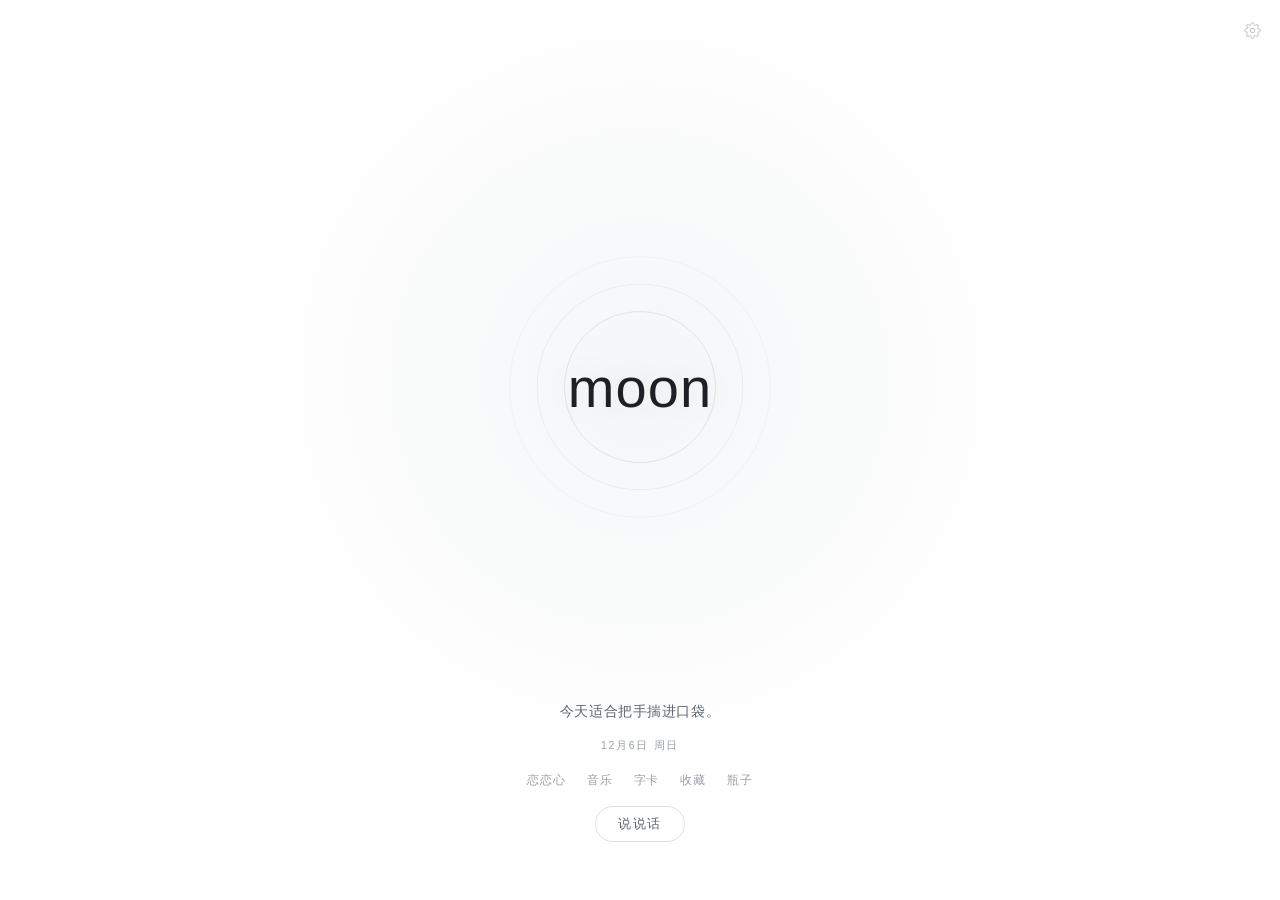
==== commit 4652e4d5: "add home page; distribute entries from chat" ====
--- a/index.html
+++ b/index.html
@@ -170,7 +170,6 @@
   align-items: center;
   justify-content: center;
   overflow: hidden;
-  cursor: pointer;
   background: var(--bg);
   transition: background-color 0.35s ease;
 }
@@ -2659,13 +2658,134 @@
   font-size: 11.5px;
 }
 
+/* ================= 恋恋心 ================= */
+
+.love {
+  position: fixed;
+  inset: 0;
+  z-index: 35;
+  display: flex;
+  flex-direction: column;
+  background: var(--bg);
+  animation: view-in 0.24s ease both;
+  transition: background-color 0.35s ease;
+}
+
+.love-scroll {
+  flex: 1;
+  min-height: 0;
+  overflow-y: auto;
+  padding: 12px 20px calc(18px + var(--safe-b));
+}
+
+.love-scroll .identity-preview { margin-top: 12px; }
+
+@media (min-width: 720px) {
+  .love-scroll { padding-left: 28px; padding-right: 28px; }
+}
+
+.theme-times {
+  display: flex;
+  align-items: center;
+  gap: 8px;
+  margin: 10px 0 2px;
+}
+
+.theme-times label {
+  display: inline-flex;
+  align-items: center;
+  gap: 5px;
+  font-size: 10.5px;
+  letter-spacing: 0.08em;
+  color: var(--muted);
+}
+
+.theme-times input {
+  width: 82px;
+  border: none;
+  border-bottom: 1px solid var(--line-2);
+  background: transparent;
+  color: var(--ink-2);
+  font-family: var(--sans);
+  font-size: 12.5px;
+  font-variant-numeric: tabular-nums;
+  padding: 2px 0 3px;
+}
+
+.theme-times-sep { color: var(--muted); font-size: 11px; }
+
+.reply-range-row {
+  display: flex;
+  align-items: center;
+  gap: 7px;
+  margin: 9px 0 4px;
+  font-size: 11.5px;
+  color: var(--muted);
+}
+
+.reply-range-row input {
+  width: 62px;
+  border: 1px solid var(--line);
+  border-radius: 8px;
+  background: var(--surface);
+  color: var(--ink);
+  font-family: var(--sans);
+  font-size: 13px;
+  text-align: center;
+  padding: 6px 4px;
+  outline: none;
+}
+
+.reply-range-row input:focus { border-color: var(--accent); }
+
+
+/* ================= 主页入口 ================= */
+
+.home-actions {
+  display: flex;
+  flex-direction: column;
+  align-items: center;
+  gap: 16px;
+  margin-top: 18px;
+}
+
+.home-links {
+  display: flex;
+  flex-wrap: wrap;
+  justify-content: center;
+  gap: 6px 17px;
+}
+
+.home-links button {
+  padding: 2px;
+  border: none;
+  background: transparent;
+  color: var(--muted);
+  font-size: 11.5px;
+  letter-spacing: 0.08em;
+}
+
+.home-links button:active { color: var(--ink-2); }
+
+.home-primary {
+  padding: 8px 22px;
+  border: 1px solid var(--line-2);
+  border-radius: 999px;
+  background: transparent;
+  color: var(--ink-2);
+  font-size: 13px;
+  letter-spacing: 0.14em;
+}
+
+.home-primary:active { background: var(--accent-soft); }
+
 </style>
 <link rel="icon" href="[data-uri]">
 </head>
 <body data-view="open">
 
 <!-- ============ 开场页 ============ -->
-<main class="open" id="openView" role="button" tabindex="0" aria-label="轻触进入和 moon 的聊天">
+<main class="open" id="openView">
   <div class="open-glow" aria-hidden="true"></div>
   <div class="open-sky">
     <div class="open-mark">
@@ -2682,7 +2802,16 @@
   <footer class="open-foot">
     <p class="open-copy" id="openCopy"></p>
     <p class="open-meta" id="openMeta"></p>
-    <p class="open-hint">轻触进入</p>
+    <nav class="home-actions" aria-label="房间入口">
+      <div class="home-links">
+        <button type="button" data-home="love">恋恋心</button>
+        <button type="button" data-home="music">音乐</button>
+        <button type="button" data-home="cards">字卡</button>
+        <button type="button" data-home="collections">收藏</button>
+        <button type="button" data-home="bottles">瓶子</button>
+      </div>
+      <button class="home-primary" id="openEnter" type="button">说说话</button>
+    </nav>
   </footer>
 </main>
 
@@ -2699,7 +2828,12 @@
     <button class="icon-btn" id="chatBack" type="button" aria-label="回到开场页">
       <svg viewBox="0 0 24 24" width="21" height="21" fill="none" stroke="currentColor" stroke-width="1.6" stroke-linecap="round" stroke-linejoin="round"><path d="M15 18l-6-6 6-6"/></svg>
     </button>
-    <span class="head-balance" aria-hidden="true"></span>
+    <button class="icon-btn" id="chatSettings" type="button" aria-label="设置">
+      <svg viewBox="0 0 24 24" width="18" height="18" fill="none" stroke="currentColor" stroke-width="1.5" stroke-linecap="round">
+        <circle cx="12" cy="12" r="3"></circle>
+        <path d="M19.4 15a1.7 1.7 0 0 0 .34 1.87l.06.06a2 2 0 1 1-2.83 2.83l-.06-.06a1.7 1.7 0 0 0-1.87-.34 1.7 1.7 0 0 0-1.03 1.56V21a2 2 0 1 1-4 0v-.09A1.7 1.7 0 0 0 8.9 19.3a1.7 1.7 0 0 0-1.87.34l-.06.06a2 2 0 1 1-2.83-2.83l.06-.06A1.7 1.7 0 0 0 4.54 15a1.7 1.7 0 0 0-1.56-1.03H3a2 2 0 1 1 0-4h.09A1.7 1.7 0 0 0 4.7 8.9a1.7 1.7 0 0 0-.34-1.87l-.06-.06a2 2 0 1 1 2.83-2.83l.06.06A1.7 1.7 0 0 0 9 4.54a1.7 1.7 0 0 0 1.03-1.56V3a2 2 0 1 1 4 0v.09A1.7 1.7 0 0 0 15.1 4.7a1.7 1.7 0 0 0 1.87-.34l.06-.06a2 2 0 1 1 2.83 2.83l-.06.06A1.7 1.7 0 0 0 19.46 9v.06a1.7 1.7 0 0 0 1.56 1.03H21a2 2 0 1 1 0 4h-.09a1.7 1.7 0 0 0-1.51 1.01z"></path>
+      </svg>
+    </button>
 
     <div class="chat-id">
       <div class="avatars">
@@ -2768,9 +2902,6 @@
         <button type="button" data-act="night">晚安</button>
         <button type="button" data-act="music">音乐</button>
         <button type="button" data-act="doodle">涂鸦</button>
-        <span class="plus-sep" aria-hidden="true"></span>
-        <span class="plus-sep" aria-hidden="true"></span>
-        <button type="button" data-act="love">恋恋心</button>
       </div>
     </div>
   </div>
@@ -2918,228 +3049,16 @@
   <span aria-hidden="true">♪</span>
 </button>
 
-<!-- ============ 字卡库（独立页） ============ -->
-<section class="cardlib" id="cardsView" hidden>
+<!-- ============ 恋恋心（独立页） ============ -->
+<section class="love" id="loveView" hidden aria-label="恋恋心">
   <header class="page-head">
-    <button class="icon-btn" id="cardsBack" type="button" aria-label="回到聊天">
+    <button class="icon-btn" id="loveBack" type="button" aria-label="回到聊天">
       <svg viewBox="0 0 24 24" width="21" height="21" fill="none" stroke="currentColor" stroke-width="1.6" stroke-linecap="round" stroke-linejoin="round"><path d="M15 18l-6-6 6-6"/></svg>
     </button>
-    <div class="page-title">字卡库</div>
-    <span class="page-side" id="cardsCount"></span>
-    <button class="text-btn select-toggle" id="selectMode" type="button">选择</button>
+    <div class="page-title">恋恋心</div>
+    <span class="page-side" aria-hidden="true"></span>
   </header>
-
-  <div class="card-tools">
-    <div class="card-quick-add">
-      <textarea id="cardNew" rows="2" placeholder="写一句，空行分段可一次加多张…" maxlength="2000"></textarea>
-      <button class="mini-primary" id="cardAdd" type="button">加进字卡</button>
-    </div>
-    <div class="card-import-row">
-      <button class="tool-btn" id="btnImportFile" type="button">
-        <svg viewBox="0 0 24 24" width="15" height="15" fill="none" stroke="currentColor" stroke-width="1.5" stroke-linecap="round" stroke-linejoin="round"><path d="M12 15V4"/><path d="M7.5 8.5L12 4l4.5 4.5"/><path d="M5 20h14"/></svg>
-        <span id="importFileLabel">导入文件</span>
-      </button>
-      <button class="tool-btn" id="btnImportImages" type="button" hidden>
-        <svg viewBox="0 0 24 24" width="15" height="15" fill="none" stroke="currentColor" stroke-width="1.5" stroke-linecap="round" stroke-linejoin="round"><rect x="3.5" y="4.5" width="17" height="15" rx="3"/><circle cx="9" cy="10" r="1.6"/><path d="M4.5 17l4.8-4.6 3.4 3.2 3.2-2.9 3.6 3.5"/></svg>
-        导入图片
-      </button>
-      <button class="tool-btn" id="btnImportUrl" type="button" hidden>
-        <svg viewBox="0 0 24 24" width="15" height="15" fill="none" stroke="currentColor" stroke-width="1.5" stroke-linecap="round" stroke-linejoin="round"><path d="M10 13.5a3.5 3.5 0 0 0 5 0l3-3a3.5 3.5 0 0 0-5-5l-1.5 1.5"/><path d="M14 10.5a3.5 3.5 0 0 0-5 0l-3 3a3.5 3.5 0 0 0 5 5l1.5-1.5"/></svg>
-        图片链接
-      </button>
-      <span class="tool-hint" id="toolHint">TXT / Word</span>
-    </div>
-  </div>
-
-  <div class="card-search">
-    <svg viewBox="0 0 24 24" width="15" height="15" fill="none" stroke="currentColor" stroke-width="1.6" stroke-linecap="round" aria-hidden="true"><circle cx="11" cy="11" r="6.5"/><path d="M16 16l4 4"/></svg>
-    <input id="cardSearch" type="search" placeholder="找一张字卡" autocomplete="off" />
-  </div>
-
-  <div class="chips" id="cardChips"></div>
-  <div class="cards-list" id="cardsList"></div>
-
-  <div class="select-bar" id="selectBar" hidden>
-    <button class="text-btn" id="selectAll" type="button">全选</button>
-    <button class="text-btn danger" id="deleteSelected" type="button" disabled>删除</button>
-    <button class="text-btn" id="selectDone" type="button">完成</button>
-  </div>
-</section>
-
-<input id="importFile" type="file" accept=".txt,.docx,text/plain,application/vnd.openxmlformats-officedocument.wordprocessingml.document" multiple hidden />
-<input id="importImages" type="file" accept="image/*" multiple hidden />
-
-<!-- ============ 导入字卡 ============ -->
-<div class="sheet-backdrop" id="importBackdrop" hidden></div>
-<div class="sheet tall" id="importSheet" hidden role="dialog" aria-modal="true" aria-label="导入字卡">
-  <div class="sheet-handle" aria-hidden="true"></div>
-  <header class="sheet-head">
-    <strong id="importTitle">导入字卡</strong>
-    <button class="text-btn" id="importClose" type="button">收起</button>
-  </header>
-  <div class="import-body" id="importBody"></div>
-  <div class="import-foot">
-    <span class="import-summary" id="importSummary"></span>
-    <button class="text-btn" id="importSelectAll" type="button" hidden>全选</button>
-    <button class="mini-primary" id="importConfirm" type="button" disabled>导入</button>
-  </div>
-</div>
-
-<!-- ============ 编辑字卡 ============ -->
-<div class="sheet-backdrop" id="editBackdrop" hidden></div>
-<div class="sheet" id="editSheet" hidden role="dialog" aria-modal="true" aria-label="编辑字卡">
-  <div class="sheet-handle" aria-hidden="true"></div>
-  <header class="sheet-head">
-    <strong>编辑字卡</strong>
-    <button class="text-btn" id="editClose" type="button">收起</button>
-  </header>
-  <div class="sheet-body">
-    <textarea id="editText" class="import-url-input edit-textarea" maxlength="2000"></textarea>
-    <div class="import-cats" id="editCats"></div>
-    <div class="edit-actions">
-      <button class="mini-primary" id="editSave" type="button">保存</button>
-    </div>
-  </div>
-</div>
-
-<!-- ============ 加密备份 ============ -->
-<div class="sheet-backdrop data-backdrop" id="backupBackdrop" hidden></div>
-<div class="sheet data-sheet" id="backupSheet" hidden role="dialog" aria-modal="true" aria-label="加密备份">
-  <div class="sheet-handle" aria-hidden="true"></div>
-  <header class="sheet-head">
-    <strong>加密备份</strong>
-    <button class="text-btn" id="backupClose" type="button">收起</button>
-  </header>
-  <div class="sheet-body">
-    <p class="hint" id="backupHint">会打包聊天、字卡、收藏、设置和图片；用口令加密。</p>
-    <div class="backup-fields">
-      <input id="backupPassword" class="field-input" type="password" placeholder="口令（至少 4 位）" autocomplete="new-password" />
-      <input id="backupPassword2" class="field-input" type="password" placeholder="再输一次" autocomplete="new-password" />
-    </div>
-    <p class="hint">口令只用来加密备份，忘记就解不开；moon 不会保存它。</p>
-    <div class="edit-actions">
-      <button class="mini-primary" id="backupExport" type="button">导出备份</button>
-    </div>
-    <p class="hint" id="backupStatus"></p>
-  </div>
-</div>
-
-<!-- ============ 恢复备份 ============ -->
-<div class="sheet-backdrop data-backdrop" id="restoreBackdrop" hidden></div>
-<div class="sheet data-sheet" id="restoreSheet" hidden role="dialog" aria-modal="true" aria-label="恢复备份">
-  <div class="sheet-handle" aria-hidden="true"></div>
-  <header class="sheet-head">
-    <strong>恢复备份</strong>
-    <button class="text-btn" id="restoreClose" type="button">收起</button>
-  </header>
-  <div class="sheet-body">
-    <p class="hint" id="restoreInfo"></p>
-    <div id="restorePassWrap">
-      <input id="restorePassword" class="field-input" type="password" placeholder="备份口令" autocomplete="current-password" />
-    </div>
-    <div class="edit-actions">
-      <button class="mini-primary" id="restoreStart" type="button">解密并检查</button>
-    </div>
-    <div id="restoreSummary" hidden>
-      <p class="hint" id="restoreCounts"></p>
-      <p class="hint danger-text">恢复会覆盖现在的聊天、字卡、图片和设置，不能撤销。</p>
-      <label class="switch-row">
-        <span>我知道会覆盖现在的数据</span>
-        <input type="checkbox" id="restoreAck" />
-        <span class="switch" aria-hidden="true"></span>
-      </label>
-      <div class="edit-actions">
-        <button class="mini-primary danger-btn" id="restoreConfirm" type="button" disabled>覆盖并恢复</button>
-      </div>
-    </div>
-    <p class="hint" id="restoreStatus"></p>
-  </div>
-</div>
-
-<!-- ============ 大图 ============ -->
-<div class="viewer" id="viewer" hidden>
-  <button class="viewer-close" id="viewerClose" type="button" aria-label="关闭">×</button>
-  <img id="viewerImg" alt="" />
-</div>
-
-<!-- ============ 涂鸦板 ============ -->
-<div class="doodle-layer" id="doodle" hidden>
-  <div class="doodle-backdrop" id="doodleBackdrop"></div>
-  <section class="doodle-panel" role="dialog" aria-modal="true" aria-label="涂鸦">
-    <header class="doodle-head">
-      <strong>涂鸦</strong>
-      <button class="icon-btn small" id="doodleClose" type="button" aria-label="关闭">×</button>
-    </header>
-    <div class="doodle-canvas-wrap"><canvas id="doodleCanvas"></canvas></div>
-    <div class="doodle-bar">
-      <div class="swatches" id="swatches" role="group" aria-label="颜色"></div>
-      <div class="sizes" id="sizes" role="group" aria-label="粗细"></div>
-      <div class="doodle-actions">
-        <button class="text-btn" id="doodleUndo" type="button">撤销</button>
-        <button class="text-btn" id="doodleClear" type="button">清空</button>
-      </div>
-      <div class="doodle-send">
-        <button class="text-btn" id="doodleCancel" type="button">取消</button>
-        <button class="mini-primary" id="doodleSave" type="button">画好了</button>
-      </div>
-    </div>
-  </section>
-</div>
-
-<!-- ============ 操作弹层 ============ -->
-<div class="sheet-backdrop" id="sheetBackdrop" hidden></div>
-<div class="sheet" id="sheet" hidden role="dialog" aria-modal="true">
-  <div class="sheet-handle" aria-hidden="true"></div>
-  <div class="sheet-body" id="sheetBody"></div>
-</div>
-
-<!-- ============ 设置 ============ -->
-<div class="sheet-backdrop" id="settingsBackdrop" hidden></div>
-<div class="sheet tall" id="settingsSheet" hidden role="dialog" aria-modal="true" aria-label="设置">
-  <div class="sheet-handle" aria-hidden="true"></div>
-  <header class="sheet-head">
-    <strong>设置</strong>
-    <button class="text-btn" id="settingsClose" type="button">收起</button>
-  </header>
-  <div class="sheet-scroll">
-    <section class="set-block">
-      <h3>外观</h3>
-      <div class="segmented" id="themeMode">
-        <button data-mode="auto" type="button">跟随时间</button>
-        <button data-mode="light" type="button">一直浅色</button>
-        <button data-mode="dark" type="button">一直深色</button>
-      </div>
-      <p class="hint">默认浅色。选“跟随时间”才会在 06:00–18:00 之外转成深色。</p>
-    </section>
-
-    <section class="set-block">
-      <h3>符号</h3>
-      <div class="segmented" id="symbolMode">
-        <button data-mode="auto" type="button">跟随时间</button>
-        <button data-mode="moon" type="button">一直是月亮</button>
-        <button data-mode="sun" type="button">一直是太阳</button>
-      </div>
-      <p class="hint">06:00–18:00 是太阳，其余时间是月亮。太阳只是 moon 白天的样子。</p>
-    </section>
-
-    <section class="set-block">
-      <h3>moon 的回复</h3>
-      <div class="segmented" id="replySpeed">
-        <button data-mode="fast" type="button">快</button>
-        <button data-mode="natural" type="button">自然</button>
-        <button data-mode="slow" type="button">慢</button>
-      </div>
-      <p class="hint">间隔会在这个档位的区间里随机，不是固定秒数。</p>
-      <div class="segmented" id="replyCount" style="margin-top:8px">
-        <button data-mode="1" type="button">一句</button>
-        <button data-mode="1-2" type="button">一到两句</button>
-        <button data-mode="2" type="button">两句</button>
-      </div>
-      <p class="hint">一句 = 抽一张卡；两句 = 抽两张，用换行分开。</p>
-    </section>
-
-    <section class="set-block">
-      <h3>恋恋心</h3>
+  <div class="love-scroll">
       <div class="segmented" id="identityTabs">
         <button data-who="me" type="button">我</button>
         <button data-who="moon" type="button">角色</button>
@@ -3182,6 +3101,235 @@
         <input type="checkbox" id="showNames" />
         <span class="switch" aria-hidden="true"></span>
       </label>
+  </div>
+</section>
+
+<!-- ============ 字卡库（独立页） ============ -->
+<section class="cardlib" id="cardsView" hidden>
+  <header class="page-head">
+    <button class="icon-btn" id="cardsBack" type="button" aria-label="回到聊天">
+      <svg viewBox="0 0 24 24" width="21" height="21" fill="none" stroke="currentColor" stroke-width="1.6" stroke-linecap="round" stroke-linejoin="round"><path d="M15 18l-6-6 6-6"/></svg>
+    </button>
+    <div class="page-title">字卡库</div>
+    <span class="page-side" id="cardsCount"></span>
+    <button class="text-btn select-toggle" id="selectMode" type="button">选择</button>
+  </header>
+
+  <div class="card-tools">
+    <div class="card-quick-add">
+      <textarea id="cardNew" rows="2" placeholder="写一句，空行分段可一次加多张…" maxlength="2000"></textarea>
+      <button class="mini-primary" id="cardAdd" type="button">加进字卡</button>
+    </div>
+    <div class="card-import-row">
+      <button class="tool-btn" id="btnImportFile" type="button">
+        <svg viewBox="0 0 24 24" width="15" height="15" fill="none" stroke="currentColor" stroke-width="1.5" stroke-linecap="round" stroke-linejoin="round"><path d="M12 15V4"/><path d="M7.5 8.5L12 4l4.5 4.5"/><path d="M5 20h14"/></svg>
+        <span id="importFileLabel">导入文件</span>
+      </button>
+      <button class="tool-btn" id="btnImportImages" type="button" hidden>
+        <svg viewBox="0 0 24 24" width="15" height="15" fill="none" stroke="currentColor" stroke-width="1.5" stroke-linecap="round" stroke-linejoin="round"><rect x="3.5" y="4.5" width="17" height="15" rx="3"/><circle cx="9" cy="10" r="1.6"/><path d="M4.5 17l4.8-4.6 3.4 3.2 3.2-2.9 3.6 3.5"/></svg>
+        导入图片
+      </button>
+      <button class="tool-btn" id="btnImportUrl" type="button" hidden>
+        <svg viewBox="0 0 24 24" width="15" height="15" fill="none" stroke="currentColor" stroke-width="1.5" stroke-linecap="round" stroke-linejoin="round"><path d="M10 13.5a3.5 3.5 0 0 0 5 0l3-3a3.5 3.5 0 0 0-5-5l-1.5 1.5"/><path d="M14 10.5a3.5 3.5 0 0 0-5 0l-3 3a3.5 3.5 0 0 0 5 5l1.5-1.5"/></svg>
+        图片链接
+      </button>
+      <span class="tool-hint" id="toolHint">TXT / Word</span>
+    </div>
+  </div>
+
+  <div class="card-search">
+    <svg viewBox="0 0 24 24" width="15" height="15" fill="none" stroke="currentColor" stroke-width="1.6" stroke-linecap="round" aria-hidden="true"><circle cx="11" cy="11" r="6.5"/><path d="M16 16l4 4"/></svg>
+    <input id="cardSearch" type="search" placeholder="找一张字卡" autocomplete="off" />
+  </div>
+
+  <div class="chips" id="cardChips"></div>
+  <div class="cards-list" id="cardsList"></div>
+
+  <div class="select-bar" id="selectBar" hidden>
+    <button class="text-btn" id="selectAll" type="button">全选</button>
+    <button class="text-btn danger" id="deleteSelected" type="button" disabled>删除</button>
+    <button class="text-btn" id="selectDone" type="button">完成</button>
+  </div>
+</section>
+
+<input id="importFile" type="file" accept=".txt,.docx,text/plain,application/vnd.openxmlformats-officedocument.wordprocessingml.document" multiple hidden />
+<input id="importImages" type="file" accept="image/*" multiple hidden />
+
+<!-- ============ 导入字卡 ============ -->
+<div class="sheet-backdrop" id="importBackdrop" hidden></div>
+<div class="sheet tall" id="importSheet" hidden role="dialog" aria-modal="true" aria-label="导入字卡">
+  <div class="sheet-handle" aria-hidden="true"></div>
+  <header class="sheet-head">
+    <strong id="importTitle">导入字卡</strong>
+    <button class="text-btn" id="importClose" type="button">收起</button>
+  </header>
+  <div class="import-body" id="importBody"></div>
+  <div class="import-foot">
+    <span class="import-summary" id="importSummary"></span>
+    <button class="text-btn" id="importSelectAll" type="button" hidden>全选</button>
+    <button class="mini-primary" id="importConfirm" type="button" disabled>导入</button>
+  </div>
+</div>
+
+<!-- ============ 编辑字卡 ============ -->
+<div class="sheet-backdrop" id="editBackdrop" hidden></div>
+<div class="sheet" id="editSheet" hidden role="dialog" aria-modal="true" aria-label="编辑字卡">
+  <div class="sheet-handle" aria-hidden="true"></div>
+  <header class="sheet-head">
+    <strong>编辑字卡</strong>
+    <button class="text-btn" id="editClose" type="button">收起</button>
+  </header>
+  <div class="sheet-body">
+    <textarea id="editText" class="import-url-input edit-textarea" maxlength="2000"></textarea>
+    <div class="import-cats" id="editCats"></div>
+    <div class="edit-actions">
+      <button class="mini-primary" id="editSave" type="button">保存</button>
+    </div>
+  </div>
+</div>
+
+<!-- ============ 加密备份 ============ -->
+<div class="sheet-backdrop data-backdrop" id="backupBackdrop" hidden></div>
+<div class="sheet data-sheet" id="backupSheet" hidden role="dialog" aria-modal="true" aria-label="加密备份">
+  <div class="sheet-handle" aria-hidden="true"></div>
+  <header class="sheet-head">
+    <strong>加密备份</strong>
+    <button class="text-btn" id="backupClose" type="button">收起</button>
+  </header>
+  <div class="sheet-body">
+    <p class="hint" id="backupHint">会打包聊天、字卡、收藏、设置和图片；用口令加密。</p>
+    <div class="backup-fields">
+      <input id="backupPassword" class="field-input" type="password" placeholder="口令（至少 4 位）" autocomplete="new-password" />
+      <input id="backupPassword2" class="field-input" type="password" placeholder="再输一次" autocomplete="new-password" />
+    </div>
+    <p class="hint">口令只用来加密备份，忘记就解不开；moon 不会保存它。</p>
+    <div class="edit-actions">
+      <button class="mini-primary" id="backupExport" type="button">导出备份</button>
+    </div>
+    <p class="hint" id="backupStatus"></p>
+  </div>
+</div>
+
+<!-- ============ 恢复备份 ============ -->
+<div class="sheet-backdrop data-backdrop" id="restoreBackdrop" hidden></div>
+<div class="sheet data-sheet" id="restoreSheet" hidden role="dialog" aria-modal="true" aria-label="恢复备份">
+  <div class="sheet-handle" aria-hidden="true"></div>
+  <header class="sheet-head">
+    <strong>恢复备份</strong>
+    <button class="text-btn" id="restoreClose" type="button">收起</button>
+  </header>
+  <div class="sheet-body">
+    <p class="hint" id="restoreInfo"></p>
+    <div id="restorePassWrap">
+      <input id="restorePassword" class="field-input" type="password" placeholder="备份口令" autocomplete="current-password" />
+    </div>
+    <div class="edit-actions">
+      <button class="mini-primary" id="restoreStart" type="button">解密并检查</button>
+    </div>
+    <div id="restoreSummary" hidden>
+      <p class="hint" id="restoreCounts"></p>
+      <p class="hint danger-text">恢复会覆盖现在的聊天、字卡、图片和设置，不能撤销。</p>
+      <label class="switch-row">
+        <span>我知道会覆盖现在的数据</span>
+        <input type="checkbox" id="restoreAck" />
+        <span class="switch" aria-hidden="true"></span>
+      </label>
+      <div class="edit-actions">
+        <button class="mini-primary danger-btn" id="restoreConfirm" type="button" disabled>覆盖并恢复</button>
+      </div>
+    </div>
+    <p class="hint" id="restoreStatus"></p>
+  </div>
+</div>
+
+<!-- ============ 大图 ============ -->
+<div class="viewer" id="viewer" hidden>
+  <button class="viewer-close" id="viewerClose" type="button" aria-label="关闭">×</button>
+  <img id="viewerImg" alt="" />
+</div>
+
+<!-- ============ 涂鸦板 ============ -->
+<div class="doodle-layer" id="doodle" hidden>
+  <div class="doodle-backdrop" id="doodleBackdrop"></div>
+  <section class="doodle-panel" role="dialog" aria-modal="true" aria-label="涂鸦">
+    <header class="doodle-head">
+      <strong>涂鸦</strong>
+      <button class="icon-btn small" id="doodleClose" type="button" aria-label="关闭">×</button>
+    </header>
+    <div class="doodle-canvas-wrap"><canvas id="doodleCanvas"></canvas></div>
+    <div class="doodle-bar">
+      <div class="swatches" id="swatches" role="group" aria-label="颜色"></div>
+      <div class="sizes" id="sizes" role="group" aria-label="粗细"></div>
+      <div class="doodle-actions">
+        <button class="text-btn" id="doodleUndo" type="button">撤销</button>
+        <button class="text-btn" id="doodleClear" type="button">清空</button>
+      </div>
+      <div class="doodle-send">
+        <button class="text-btn" id="doodleCancel" type="button">取消</button>
+        <button class="mini-primary" id="doodleSave" type="button">画好了</button>
+      </div>
+    </div>
+  </section>
+</div>
+
+<!-- ============ 操作弹层 ============ -->
+<div class="sheet-backdrop" id="sheetBackdrop" hidden></div>
+<div class="sheet" id="sheet" hidden role="dialog" aria-modal="true">
+  <div class="sheet-handle" aria-hidden="true"></div>
+  <div class="sheet-body" id="sheetBody"></div>
+</div>
+
+<!-- ============ 设置 ============ -->
+<div class="sheet-backdrop" id="settingsBackdrop" hidden></div>
+<div class="sheet tall" id="settingsSheet" hidden role="dialog" aria-modal="true" aria-label="设置">
+  <div class="sheet-handle" aria-hidden="true"></div>
+  <header class="sheet-head">
+    <strong>设置</strong>
+    <button class="text-btn" id="settingsClose" type="button">收起</button>
+  </header>
+  <div class="sheet-scroll">
+    <section class="set-block">
+      <h3>外观</h3>
+      <div class="segmented" id="themeMode">
+        <button data-mode="auto" type="button">跟随时间</button>
+        <button data-mode="light" type="button">一直浅色</button>
+        <button data-mode="dark" type="button">一直深色</button>
+      </div>
+      <div class="theme-times" id="themeAutoTimes" hidden>
+        <label>入夜 <input type="time" id="themeDarkStart" /></label>
+        <span class="theme-times-sep" aria-hidden="true">—</span>
+        <label>天亮 <input type="time" id="themeDarkEnd" /></label>
+      </div>
+      <p class="hint">默认浅色。跟随时间默认 22:00 入夜、06:00 天亮，可以自己改。</p>
+    </section>
+
+    <section class="set-block">
+      <h3>符号</h3>
+      <div class="segmented" id="symbolMode">
+        <button data-mode="auto" type="button">跟随时间</button>
+        <button data-mode="moon" type="button">一直是月亮</button>
+        <button data-mode="sun" type="button">一直是太阳</button>
+      </div>
+      <p class="hint">06:00–18:00 是太阳，其余时间是月亮。太阳只是 moon 白天的样子。</p>
+    </section>
+
+    <section class="set-block">
+      <h3>moon 的回复</h3>
+      <div class="reply-range-row">
+        <span>间隔</span>
+        <input id="replyDelayMin" type="number" min="0.2" max="10" step="0.1" inputmode="decimal" aria-label="最短间隔（秒）" />
+        <span>—</span>
+        <input id="replyDelayMax" type="number" min="0.2" max="10" step="0.1" inputmode="decimal" aria-label="最长间隔（秒）" />
+        <span>秒</span>
+      </div>
+      <div class="reply-range-row">
+        <span>句数</span>
+        <input id="replyCountMin" type="number" min="1" max="4" step="1" inputmode="numeric" aria-label="最少句数" />
+        <span>—</span>
+        <input id="replyCountMax" type="number" min="1" max="4" step="1" inputmode="numeric" aria-label="最多句数" />
+        <span>句</span>
+      </div>
+      <p class="hint">每次回复在这个范围里随机；句数多时会用换行分开。</p>
     </section>
 
     <section class="set-block">
@@ -3896,9 +4044,15 @@
 
 const DEFAULT_SETTINGS = {
   themeMode: 'light',       // light | auto | dark
+  themeDarkStart: '22:00',  // auto 模式下入夜
+  themeDarkEnd: '06:00',    // auto 模式下天亮
   symbolMode: 'auto',       // auto | moon | sun
-  replySpeed: 'natural',    // fast | natural | slow
-  replyCount: '1',          // 1 | 1-2 | 2
+  replySpeed: 'natural',    // 旧字段，保留兼容
+  replyCount: '1',          // 旧字段，保留兼容
+  replyDelayMin: 0.85,      // 秒
+  replyDelayMax: 2.3,       // 秒
+  replyCountMin: 1,         // 句
+  replyCountMax: 1,         // 句
   showNames: false,
   nameMe: '我',
   nameMoon: 'moon',
@@ -6550,12 +6704,6 @@
   names: { me: '我', moon: 'moon' },
 };
 
-const SPEED_RANGES = {
-  fast: [300, 900],
-  natural: [850, 2300],
-  slow: [1900, 3800],
-};
-
 const BOTTLE_CHANCE = 0.06;
 
 /* ---------------- 工具 ---------------- */
@@ -6891,12 +7039,19 @@
   state.typing = true;
   render({ mode: state.atBottom ? 'bottom' : 'keep' });
 
-  const speed = (await db.getSetting('replySpeed')) || 'natural';
-  const countSetting = (await db.getSetting('replyCount')) || '1';
+  const [delayMinRaw, delayMaxRaw, countMinRaw, countMaxRaw] = await Promise.all([
+    db.getSetting('replyDelayMin'),
+    db.getSetting('replyDelayMax'),
+    db.getSetting('replyCountMin'),
+    db.getSetting('replyCountMax'),
+  ]);
+  const delayMin = Math.max(0.2, Math.min(10, Number(delayMinRaw) || 0.85));
+  const delayMax = Math.max(delayMin, Math.min(10, Number(delayMaxRaw) || delayMin));
+  const countMin = Math.max(1, Math.min(4, Math.round(Number(countMinRaw) || 1)));
+  const countMax = Math.max(countMin, Math.min(4, Math.round(Number(countMaxRaw) || countMin)));
   if (seq !== state.replySeq) return;
 
-  const range = SPEED_RANGES[speed] || SPEED_RANGES.natural;
-  const delay = range[0] + Math.random() * (range[1] - range[0]);
+  const delay = (delayMin + Math.random() * (delayMax - delayMin)) * 1000;
 
   state.replyTimer = setTimeout(async () => {
     state.replyTimer = 0;
@@ -6928,9 +7083,7 @@
       }
     }
 
-    const desired = countSetting === '1-2'
-      ? (Math.random() < 0.5 ? 1 : 2)
-      : (Number(countSetting) || 1);
+    const desired = countMin + Math.floor(Math.random() * (countMax - countMin + 1));
 
     const texts = [];
     for (let i = 0; i < desired; i++) {
@@ -7284,7 +7437,6 @@
     else if (action === 'night') openNight();
     else if (action === 'music') openMusicPage();
     else if (action === 'doodle') startDoodle();
-    else if (action === 'love') document.dispatchEvent(new CustomEvent('moon:open-love'));
   });
 
   document.addEventListener('click', (event) => {
@@ -8052,8 +8204,10 @@
 const { closeDoodle } = __mods['doodle'];
 const { almanacFor } = __mods['almanac'];
 const { bindDataSettings, refreshDataStatus, maybeRemindBackup, autoPersist } = __mods['backup'];
-const { reloadCards } = __mods['cards'];
+const { openCardsPage, reloadCards } = __mods['cards'];
 const { resumeNight } = __mods['night'];
+const { openCollections } = __mods['collections'];
+const { openMusicPage } = __mods['music'];
 
 const state = {
   settings: { ...db.DEFAULT_SETTINGS },
@@ -8140,14 +8294,26 @@
 
 /* ---------------- 时间：日/夜与月亮/太阳 ---------------- */
 
-function isDaytime(date = new Date()) {
-  const hour = date.getHours();
-  return hour >= 6 && hour < 18;
+function timeMinutes(value, fallback) {
+  const match = /^(\d{1,2}):(\d{2})$/.exec(String(value || ''));
+  if (!match) return fallback;
+  const hour = Math.max(0, Math.min(23, Number(match[1])));
+  const minute = Math.max(0, Math.min(59, Number(match[2])));
+  return hour * 60 + minute;
+}
+
+function isDarkTime(date = new Date()) {
+  const start = timeMinutes(state.settings.themeDarkStart, 22 * 60);
+  const end = timeMinutes(state.settings.themeDarkEnd, 6 * 60);
+  const now = date.getHours() * 60 + date.getMinutes();
+  if (start === end) return false;
+  if (start > end) return now >= start || now < end;
+  return now >= start && now < end;
 }
 
 function applyTheme() {
-  const mode = state.settings.themeMode || 'auto';
-  const theme = mode === 'auto' ? (isDaytime() ? 'light' : 'dark') : mode;
+  const mode = state.settings.themeMode || 'light';
+  const theme = mode === 'auto' ? (isDarkTime() ? 'dark' : 'light') : mode;
   document.documentElement.dataset.theme = theme;
   const meta = document.querySelector('meta[name="theme-color"]');
   if (meta) meta.setAttribute('content', theme === 'dark' ? '#0e141b' : '#ffffff');
@@ -8157,7 +8323,7 @@
   const mode = state.settings.symbolMode || 'auto';
   if (mode === 'moon') return 'moon';
   if (mode === 'sun') return 'sun';
-  return isDaytime() ? 'sun' : 'moon';
+  return isDarkTime() ? 'moon' : 'sun';
 }
 
 function updateSymbol() {
@@ -8524,19 +8690,18 @@
   for (const button of $$('#symbolMode button')) {
     button.classList.toggle('active', button.dataset.mode === state.settings.symbolMode);
   }
-  for (const button of $$('#replySpeed button')) {
-    button.classList.toggle('active', button.dataset.mode === state.settings.replySpeed);
-  }
-  for (const button of $$('#replyCount button')) {
-    button.classList.toggle('active', button.dataset.mode === state.settings.replyCount);
-  }
-  $('#showNames').checked = !!state.settings.showNames;
+  const auto = (state.settings.themeMode || 'light') === 'auto';
+  if ($('#themeAutoTimes')) $('#themeAutoTimes').hidden = !auto;
+  if ($('#themeDarkStart')) $('#themeDarkStart').value = state.settings.themeDarkStart || '22:00';
+  if ($('#themeDarkEnd')) $('#themeDarkEnd').value = state.settings.themeDarkEnd || '06:00';
+  if ($('#replyDelayMin')) $('#replyDelayMin').value = Number(state.settings.replyDelayMin ?? 0.85).toFixed(1);
+  if ($('#replyDelayMax')) $('#replyDelayMax').value = Number(state.settings.replyDelayMax ?? 2.3).toFixed(1);
+  if ($('#replyCountMin')) $('#replyCountMin').value = Number(state.settings.replyCountMin ?? 1);
+  if ($('#replyCountMax')) $('#replyCountMax').value = Number(state.settings.replyCountMax ?? 1);
 }
 
 function openSettings() {
   syncSettingsUI();
-  renderAvatars();
-  renderIdentity();
   renderWallpaper();
   refreshDataStatus();
   $('#settingsSheet').hidden = false;
@@ -8563,60 +8728,29 @@
   await reloadCards();
 }
 
-function bindSettings() {
-  $('#openSettings').addEventListener('click', openSettings);
-  document.addEventListener('moon:open-settings', openSettings);
-  document.addEventListener('moon:open-love', () => {
-    state.identityWho = 'me';
-    state.identityKind = 'avatar';
-    openSettings();
-    setTimeout(() => {
-      const target = $('#identityTabs');
-      if (target) target.scrollIntoView({ block: 'center', behavior: 'smooth' });
-    }, 120);
+function openLovePage(who = 'me') {
+  state.identityWho = who === 'moon' ? 'moon' : 'me';
+  state.identityKind = 'avatar';
+  renderAvatars();
+  renderIdentity();
+  $('#loveView').hidden = false;
+}
+
+function closeLovePage() {
+  $('#loveView').hidden = true;
+}
+
+function bindLove() {
+  document.addEventListener('moon:open-love', (event) => openLovePage(event.detail === 'moon' ? 'moon' : 'me'));
+  $('#loveBack').addEventListener('click', closeLovePage);
+
+  document.addEventListener('moon:home', () => {
+    if (!$('#loveView').hidden) closeLovePage();
   });
-  $('#settingsClose').addEventListener('click', closeSettings);
-  $('#settingsBackdrop').addEventListener('click', closeSettings);
-
-  for (const button of $$('#themeMode button')) {
-    button.addEventListener('click', async () => {
-      state.settings.themeMode = button.dataset.mode;
-      await db.setSetting('themeMode', button.dataset.mode);
-      syncSettingsUI();
-      applyTheme();
-    });
-  }
-
-  for (const button of $$('#symbolMode button')) {
-    button.addEventListener('click', async () => {
-      state.settings.symbolMode = button.dataset.mode;
-      await db.setSetting('symbolMode', button.dataset.mode);
-      syncSettingsUI();
-      updateSymbol();
-    });
-  }
-
-  $('#showNames').addEventListener('change', async (event) => {
-    state.settings.showNames = event.target.checked;
-    await db.setSetting('showNames', state.settings.showNames);
-    renderNames();
+
+  window.addEventListener('keydown', (event) => {
+    if (event.key === 'Escape' && !$('#loveView').hidden) closeLovePage();
   });
-
-  for (const button of $$('#replySpeed button')) {
-    button.addEventListener('click', async () => {
-      state.settings.replySpeed = button.dataset.mode;
-      await db.setSetting('replySpeed', button.dataset.mode);
-      syncSettingsUI();
-    });
-  }
-
-  for (const button of $$('#replyCount button')) {
-    button.addEventListener('click', async () => {
-      state.settings.replyCount = button.dataset.mode;
-      await db.setSetting('replyCount', button.dataset.mode);
-      syncSettingsUI();
-    });
-  }
 
   for (const button of $$('#identityTabs button')) {
     button.addEventListener('click', () => {
@@ -8661,6 +8795,69 @@
       addName();
     }
   });
+
+  $('#showNames').addEventListener('change', async (event) => {
+    state.settings.showNames = event.target.checked;
+    await db.setSetting('showNames', state.settings.showNames);
+    renderNames();
+  });
+}
+
+function bindSettings() {
+  $('#openSettings').addEventListener('click', openSettings);
+  document.addEventListener('moon:open-settings', openSettings);
+  $('#settingsClose').addEventListener('click', closeSettings);
+  $('#settingsBackdrop').addEventListener('click', closeSettings);
+
+  for (const button of $$('#themeMode button')) {
+    button.addEventListener('click', async () => {
+      state.settings.themeMode = button.dataset.mode;
+      await db.setSetting('themeMode', button.dataset.mode);
+      syncSettingsUI();
+      applyTheme();
+      updateSymbol();
+    });
+  }
+
+  for (const id of ['themeDarkStart', 'themeDarkEnd']) {
+    $('#' + id).addEventListener('change', async (event) => {
+      const value = event.target.value || (id === 'themeDarkStart' ? '22:00' : '06:00');
+      state.settings[id] = value;
+      await db.setSetting(id, value);
+      syncSettingsUI();
+      applyTheme();
+      updateSymbol();
+    });
+  }
+
+  for (const button of $$('#symbolMode button')) {
+    button.addEventListener('click', async () => {
+      state.settings.symbolMode = button.dataset.mode;
+      await db.setSetting('symbolMode', button.dataset.mode);
+      syncSettingsUI();
+      updateSymbol();
+    });
+  }
+
+  const saveReplyRanges = async () => {
+    const delayMin = Math.max(0.2, Math.min(10, Number($('#replyDelayMin').value) || 0.85));
+    const delayMax = Math.max(delayMin, Math.min(10, Number($('#replyDelayMax').value) || delayMin));
+    const countMin = Math.max(1, Math.min(4, Math.round(Number($('#replyCountMin').value) || 1)));
+    const countMax = Math.max(countMin, Math.min(4, Math.round(Number($('#replyCountMax').value) || countMin)));
+    state.settings.replyDelayMin = delayMin;
+    state.settings.replyDelayMax = delayMax;
+    state.settings.replyCountMin = countMin;
+    state.settings.replyCountMax = countMax;
+    await db.setSetting('replyDelayMin', delayMin);
+    await db.setSetting('replyDelayMax', delayMax);
+    await db.setSetting('replyCountMin', countMin);
+    await db.setSetting('replyCountMax', countMax);
+    syncSettingsUI();
+  };
+
+  for (const id of ['replyDelayMin', 'replyDelayMax', 'replyCountMin', 'replyCountMax']) {
+    $('#' + id).addEventListener('change', saveReplyRanges);
+  }
 
   for (const button of $$('#wallpaperPresets button')) {
     button.addEventListener('click', () => setWallpaper(button.dataset.wall));
@@ -8710,16 +8907,21 @@
 /* ---------------- 打开聊天 / 状态数字 ---------------- */
 
 function bindOpen() {
-  $('#openView').addEventListener('click', () => openChat());
-  $('#openView').addEventListener('keydown', (event) => {
-    if (event.key === 'Enter' || event.key === ' ') {
-      event.preventDefault();
-      openChat();
-    }
-  });
-
-  $('#avatarMe').addEventListener('click', () => pickAvatar('me'));
-  $('#avatarMoon').addEventListener('click', () => pickAvatar('moon'));
+  $('#openEnter').addEventListener('click', () => openChat());
+  for (const button of $$('[data-home]')) {
+    button.addEventListener('click', () => {
+      const target = button.dataset.home;
+      if (target === 'love') openLovePage('me');
+      else if (target === 'music') openMusicPage();
+      else if (target === 'cards') openCardsPage();
+      else if (target === 'collections') openCollections('collections');
+      else if (target === 'bottles') openCollections('bottles');
+    });
+  }
+
+  $('#avatarMe').addEventListener('click', () => document.dispatchEvent(new CustomEvent('moon:open-love', { detail: 'me' })));
+  $('#avatarMoon').addEventListener('click', () => document.dispatchEvent(new CustomEvent('moon:open-love', { detail: 'moon' })));
+  $('#chatSettings').addEventListener('click', openSettings);
 
   $('#status').addEventListener('click', () => {
     const node = $('#status');
@@ -8809,6 +9011,7 @@
 
     bindOpen();
     bindSettings();
+    bindLove();
     bindDataSettings();
     document.addEventListener('moon:data-restored', () => {
       softReload().catch(() => {});
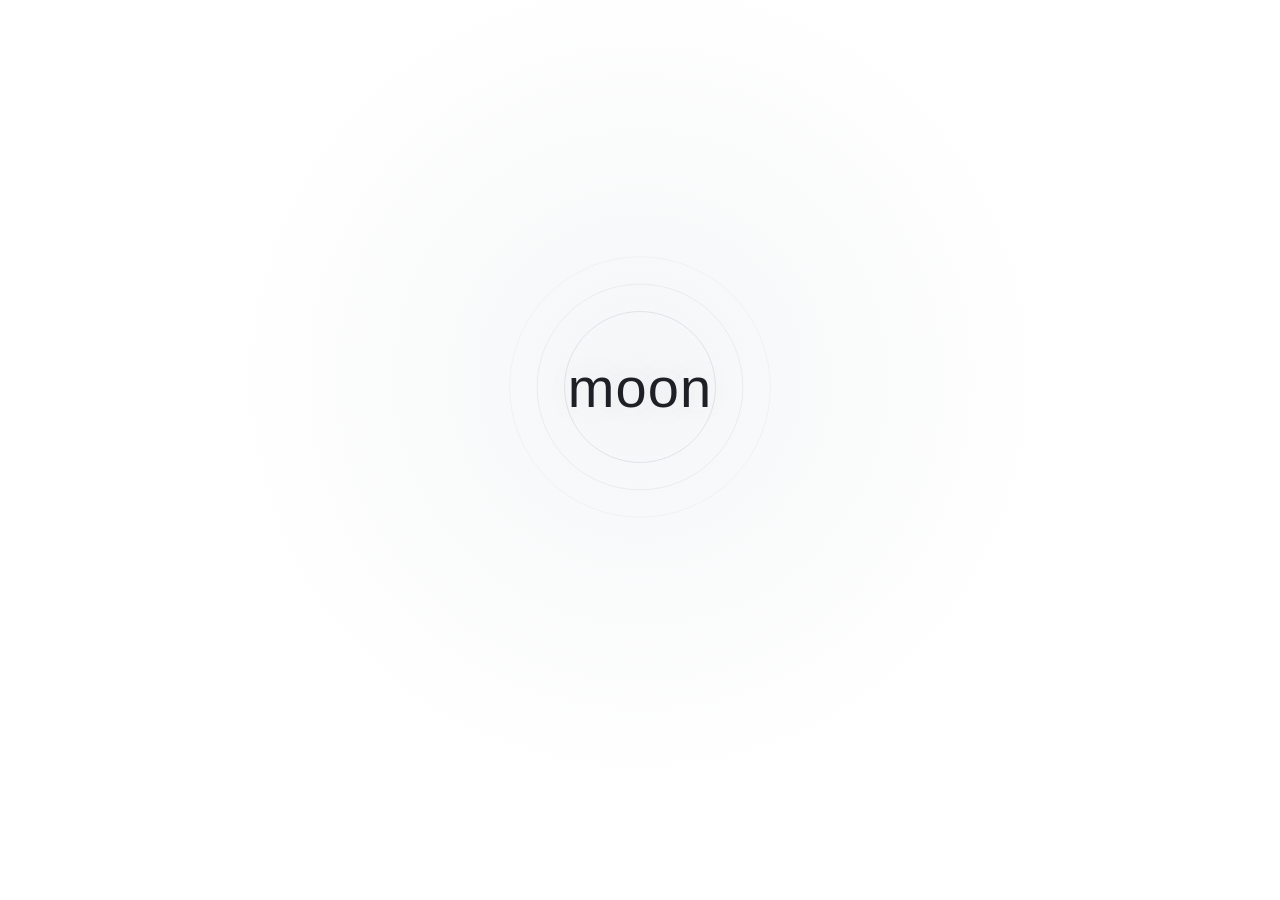
==== commit bf369545: "split moon splash and app home with photos/calendar" ====
--- a/index.html
+++ b/index.html
@@ -2779,13 +2779,271 @@
 
 .home-primary:active { background: var(--accent-soft); }
 
+/* ================= 应用页 ================= */
+
+.app {
+  position: fixed;
+  inset: 0;
+  z-index: 1;
+  background: var(--bg);
+  overflow-y: auto;
+  transition: background-color 0.35s ease;
+}
+
+.app-scroll {
+  width: 100%;
+  max-width: 520px;
+  min-height: 100%;
+  margin: 0 auto;
+  padding: calc(18px + var(--safe-t)) 24px calc(18px + var(--safe-b));
+  display: flex;
+  flex-direction: column;
+}
+
+.app-top {
+  display: flex;
+  align-items: flex-start;
+  justify-content: space-between;
+  gap: 18px;
+}
+
+.app-clock { min-width: 0; }
+
+.app-time {
+  margin: 0;
+  font-size: 46px;
+  font-weight: 200;
+  line-height: 1;
+  letter-spacing: 0.02em;
+  color: var(--ink);
+  font-variant-numeric: tabular-nums;
+}
+
+.app-date {
+  margin: 8px 0 0;
+  font-size: 12px;
+  letter-spacing: 0.12em;
+  color: var(--ink-2);
+}
+
+.app-term {
+  margin: 4px 0 0;
+  font-size: 10.5px;
+  letter-spacing: 0.12em;
+  color: var(--muted);
+}
+
+.app-photo {
+  flex: none;
+  width: 66px;
+  height: 80px;
+  padding: 0;
+  border: 1px solid var(--line-2);
+  border-radius: 14px;
+  background: var(--surface-2);
+  color: var(--muted);
+  overflow: hidden;
+  display: grid;
+  place-items: center;
+  position: relative;
+}
+
+.app-photo img {
+  width: 100%;
+  height: 100%;
+  object-fit: cover;
+  display: block;
+}
+
+.app-photo span {
+  font-size: 10px;
+  letter-spacing: 0.14em;
+}
+
+.app-photo::after {
+  content: "";
+  position: absolute;
+  inset: 4px;
+  border: 1px dashed var(--line-2);
+  border-radius: 10px;
+  pointer-events: none;
+}
+
+.app-photo:has(img:not([hidden]))::after { display: none; }
+
+.app-cover {
+  position: relative;
+  margin: 20px 0 0;
+  height: 214px;
+  border: 1px solid var(--line);
+  border-radius: 24px;
+  background:
+    radial-gradient(circle at 72% 20%, rgba(79, 101, 121, 0.12), transparent 42%),
+    linear-gradient(150deg, #f2f6fa, #e7edf3);
+  background-size: cover;
+  background-position: center;
+  display: grid;
+  place-items: center;
+  overflow: hidden;
+}
+
+html[data-theme="dark"] .app-cover {
+  background:
+    radial-gradient(circle at 72% 20%, rgba(159, 182, 202, 0.10), transparent 42%),
+    linear-gradient(150deg, #18232d, #111922);
+}
+
+.app-avatar {
+  width: 102px;
+  height: 102px;
+  padding: 0;
+  border: 1px solid var(--avatar-ring);
+  border-radius: 50%;
+  background: var(--avatar-me-bg);
+  color: var(--avatar-me-ink);
+  box-shadow: var(--avatar-shadow);
+  overflow: hidden;
+  display: grid;
+  place-items: center;
+  position: relative;
+  z-index: 1;
+}
+
+.app-avatar img {
+  width: 100%;
+  height: 100%;
+  object-fit: cover;
+  display: block;
+}
+
+.app-avatar span {
+  font-family: var(--serif);
+  font-size: 13px;
+  letter-spacing: 0.08em;
+}
+
+.app-cover-edit {
+  position: absolute;
+  right: 12px;
+  bottom: 12px;
+  padding: 5px 9px;
+  border: 1px solid rgba(255, 255, 255, 0.45);
+  border-radius: 999px;
+  background: rgba(255, 255, 255, 0.55);
+  color: var(--ink-2);
+  font-size: 10px;
+  letter-spacing: 0.1em;
+  backdrop-filter: blur(8px);
+}
+
+html[data-theme="dark"] .app-cover-edit {
+  background: rgba(20, 29, 39, 0.55);
+  border-color: rgba(232, 237, 242, 0.18);
+  color: var(--ink-2);
+}
+
+.app-copy {
+  margin: 14px 0 2px;
+  font-family: var(--serif);
+  font-size: 15px;
+  line-height: 1.9;
+  color: var(--ink-2);
+  text-align: center;
+  text-wrap: balance;
+}
+
+.app-calendar {
+  margin: 12px 0 0;
+  padding: 12px 0 4px;
+  border-top: 1px solid var(--line);
+  border-bottom: 1px solid var(--line);
+}
+
+.cal-head {
+  display: flex;
+  align-items: baseline;
+  justify-content: space-between;
+  gap: 12px;
+  margin-bottom: 9px;
+}
+
+.cal-month {
+  font-family: var(--serif);
+  font-size: 13px;
+  color: var(--ink);
+  letter-spacing: 0.06em;
+}
+
+.cal-today {
+  font-size: 9.5px;
+  letter-spacing: 0.1em;
+  color: var(--muted);
+}
+
+.cal-week,
+.cal-grid {
+  display: grid;
+  grid-template-columns: repeat(7, minmax(0, 1fr));
+  gap: 3px;
+}
+
+.cal-week span {
+  padding: 3px 0;
+  font-size: 9px;
+  letter-spacing: 0.08em;
+  color: var(--muted);
+  text-align: center;
+}
+
+.cal-day {
+  aspect-ratio: 1;
+  display: grid;
+  place-items: center;
+  border-radius: 50%;
+  font-size: 10px;
+  color: var(--ink-2);
+  font-variant-numeric: tabular-nums;
+}
+
+.cal-day.blank { visibility: hidden; }
+
+.cal-day.today {
+  background: var(--accent);
+  color: var(--on-accent);
+}
+
+.app-nav {
+  display: grid;
+  grid-template-columns: repeat(3, 1fr);
+  margin-top: 14px;
+  border-top: 1px solid var(--line);
+}
+
+.app-nav button {
+  padding: 16px 4px 8px;
+  border: none;
+  background: transparent;
+  color: var(--ink-2);
+  font-size: 12.5px;
+  letter-spacing: 0.14em;
+}
+
+.app-nav button + button { border-left: 1px solid var(--line); }
+.app-nav button:active { color: var(--accent-2); }
+
+@media (max-width: 360px) {
+  .app-time { font-size: 40px; }
+  .app-cover { height: 190px; }
+  .app-scroll { padding-left: 18px; padding-right: 18px; }
+}
+
 </style>
 <link rel="icon" href="[data-uri]">
 </head>
-<body data-view="open">
-
-<!-- ============ 开场页 ============ -->
-<main class="open" id="openView">
+<body data-view="splash">
+
+<!-- ============ moon 闪屏 ============ -->
+<main class="open splash" id="splashView" aria-label="moon">
   <div class="open-glow" aria-hidden="true"></div>
   <div class="open-sky">
     <div class="open-mark">
@@ -2799,28 +3057,45 @@
       <h1 class="open-word">moon</h1>
     </div>
   </div>
-  <footer class="open-foot">
-    <p class="open-copy" id="openCopy"></p>
-    <p class="open-meta" id="openMeta"></p>
-    <nav class="home-actions" aria-label="房间入口">
-      <div class="home-links">
-        <button type="button" data-home="love">恋恋心</button>
-        <button type="button" data-home="music">音乐</button>
-        <button type="button" data-home="cards">字卡</button>
-        <button type="button" data-home="collections">收藏</button>
-        <button type="button" data-home="bottles">瓶子</button>
+</main>
+
+<!-- ============ 应用页 ============ -->
+<section class="app" id="appView" hidden aria-label="moon 应用页">
+  <div class="app-scroll">
+    <header class="app-top">
+      <div class="app-clock">
+        <p class="app-time" id="appTime">--:--</p>
+        <p class="app-date" id="appDate"></p>
+        <p class="app-term" id="appTerm"></p>
       </div>
-      <button class="home-primary" id="openEnter" type="button">说说话</button>
+      <button class="app-photo" id="homePhotoPick" type="button" aria-label="放一张照片">
+        <img id="homePhotoImg" alt="" hidden />
+        <span id="homePhotoHint">照片</span>
+      </button>
+    </header>
+
+    <div class="app-cover" id="homeCover">
+      <button class="app-avatar" id="homeAvatarPick" type="button" aria-label="换一张照片">
+        <img id="homeAvatarImg" alt="" hidden />
+        <span id="homeAvatarFallback">moon</span>
+      </button>
+      <button class="app-cover-edit" id="homeCoverPick" type="button">背景</button>
+    </div>
+
+    <p class="app-copy" id="appCopy"></p>
+    <section class="app-calendar" id="appCalendar" aria-label="日历"></section>
+
+    <nav class="app-nav" aria-label="应用入口">
+      <button type="button" data-app="chat">聊天</button>
+      <button type="button" data-app="cards">字卡库</button>
+      <button type="button" data-app="settings">设置</button>
     </nav>
-  </footer>
-</main>
-
-<button class="ghost-btn open-gear" id="openSettings" type="button" aria-label="设置">
-  <svg viewBox="0 0 24 24" width="17" height="17" fill="none" stroke="currentColor" stroke-width="1.5" stroke-linecap="round">
-    <circle cx="12" cy="12" r="3"></circle>
-    <path d="M19.4 15a1.7 1.7 0 0 0 .34 1.87l.06.06a2 2 0 1 1-2.83 2.83l-.06-.06a1.7 1.7 0 0 0-1.87-.34 1.7 1.7 0 0 0-1.03 1.56V21a2 2 0 1 1-4 0v-.09A1.7 1.7 0 0 0 8.9 19.3a1.7 1.7 0 0 0-1.87.34l-.06.06a2 2 0 1 1-2.83-2.83l.06-.06A1.7 1.7 0 0 0 4.54 15a1.7 1.7 0 0 0-1.56-1.03H3a2 2 0 1 1 0-4h.09A1.7 1.7 0 0 0 4.7 8.9a1.7 1.7 0 0 0-.34-1.87l-.06-.06a2 2 0 1 1 2.83-2.83l.06.06A1.7 1.7 0 0 0 9 4.54a1.7 1.7 0 0 0 1.03-1.56V3a2 2 0 1 1 4 0v.09A1.7 1.7 0 0 0 15.1 4.7a1.7 1.7 0 0 0 1.87-.34l.06-.06a2 2 0 1 1 2.83 2.83l-.06.06A1.7 1.7 0 0 0 19.46 9v.06a1.7 1.7 0 0 0 1.56 1.03H21a2 2 0 1 1 0 4h-.09a1.7 1.7 0 0 0-1.51 1.01z"></path>
-  </svg>
-</button>
+
+    <input id="homePhotoFile" type="file" accept="image/*" hidden />
+    <input id="homeAvatarFile" type="file" accept="image/*" hidden />
+    <input id="homeCoverFile" type="file" accept="image/*" hidden />
+  </div>
+</section>
 
 <!-- ============ 聊天 ============ -->
 <section class="chat" id="chat" hidden>
@@ -4062,6 +4337,9 @@
   avatarsMoon: [],
   avatarMe: null,           // 当前选中的 media id
   avatarMoon: null,
+  homePhoto: null,          // 应用页顶部照片
+  homeAvatar: null,         // 应用页中间照片圈
+  homeCover: null,          // 应用页照片圈后的背景
   wallpaper: 'plain',       // plain | mist | dusk | paper | custom
   wallpaperMedia: null,
   nightSleep: '23:30',
@@ -7476,7 +7754,8 @@
 async function showChat(push) {
   bind();
   state.visible = true;
-  $('#openView').hidden = true;
+  $('#splashView').hidden = true;
+  $('#appView').hidden = true;
   $('#chat').hidden = false;
   document.body.dataset.view = 'chat';
   closeViewer();
@@ -7514,8 +7793,9 @@
   closeStickers();
   closeCollections();
   $('#chat').hidden = true;
-  $('#openView').hidden = false;
-  document.body.dataset.view = 'open';
+  $('#splashView').hidden = true;
+  $('#appView').hidden = false;
+  document.body.dataset.view = 'app';
   document.dispatchEvent(new CustomEvent('moon:home'));
 }
 
@@ -8335,10 +8615,103 @@
 
 /* ---------------- 开场页的一句话 ---------------- */
 
-function refreshOpen() {
-  const almanac = almanacFor(new Date());
-  $('#openCopy').textContent = almanac.copy;
-  $('#openMeta').textContent = almanac.meta;
+function pad2(n) {
+  return String(n).padStart(2, '0');
+}
+
+function renderCalendar(now) {
+  const host = $('#appCalendar');
+  if (!host) return;
+  const year = now.getFullYear();
+  const month = now.getMonth();
+  const first = new Date(year, month, 1).getDay();
+  const days = new Date(year, month + 1, 0).getDate();
+  const week = ['日', '一', '二', '三', '四', '五', '六'];
+  const weekRow = el('div', { class: 'cal-week' }, ...week.map((name) => el('span', { text: name })));
+  const cells = [];
+  for (let i = 0; i < first; i += 1) cells.push(el('span', { class: 'cal-day blank' }));
+  for (let day = 1; day <= days; day += 1) {
+    const today = now.getFullYear() === year && now.getMonth() === month && now.getDate() === day;
+    cells.push(el('span', { class: `cal-day${today ? ' today' : ''}`, text: String(day) }));
+  }
+  host.replaceChildren(
+    el('div', { class: 'cal-head' },
+      el('span', { class: 'cal-month', text: `${year}年${month + 1}月` }),
+      el('span', { class: 'cal-today', text: `${now.getMonth() + 1}月${now.getDate()}日` })
+    ),
+    weekRow,
+    el('div', { class: 'cal-grid' }, ...cells)
+  );
+}
+
+async function renderHomeMedia() {
+  const photo = await avatarURL(state.settings.homePhoto);
+  const photoImg = $('#homePhotoImg');
+  const photoHint = $('#homePhotoHint');
+  if (photoImg) {
+    if (photo) {
+      photoImg.src = photo;
+      photoImg.hidden = false;
+      if (photoHint) photoHint.hidden = true;
+    } else {
+      photoImg.removeAttribute('src');
+      photoImg.hidden = true;
+      if (photoHint) photoHint.hidden = false;
+    }
+  }
+
+  const avatarId = state.settings.homeAvatar || state.settings.avatarMe;
+  const avatarUrl = await avatarURL(avatarId);
+  const avatarImg = $('#homeAvatarImg');
+  const fallback = $('#homeAvatarFallback');
+  if (avatarImg) {
+    if (avatarUrl) {
+      avatarImg.src = avatarUrl;
+      avatarImg.hidden = false;
+      if (fallback) fallback.hidden = true;
+    } else {
+      avatarImg.removeAttribute('src');
+      avatarImg.hidden = true;
+      if (fallback) fallback.hidden = false;
+    }
+  }
+
+  const cover = await avatarURL(state.settings.homeCover);
+  const coverEl = $('#homeCover');
+  if (coverEl) {
+    if (cover) {
+      coverEl.style.backgroundImage = `linear-gradient(var(--wallpaper-veil), var(--wallpaper-veil)), url("${cover}")`;
+    } else {
+      coverEl.style.backgroundImage = '';
+    }
+  }
+}
+
+async function refreshApp() {
+  const now = new Date();
+  const almanac = almanacFor(now);
+  if ($('#appTime')) $('#appTime').textContent = `${pad2(now.getHours())}:${pad2(now.getMinutes())}`;
+  if ($('#appDate')) {
+    $('#appDate').textContent = `${now.getMonth() + 1}月${now.getDate()}日 ${['周日', '周一', '周二', '周三', '周四', '周五', '周六'][now.getDay()]}`;
+  }
+  if ($('#appTerm')) $('#appTerm').textContent = almanac.label || '';
+  if ($('#appCopy')) $('#appCopy').textContent = almanac.copy;
+  renderCalendar(now);
+  await renderHomeMedia();
+}
+
+async function saveHomeImage(key, file) {
+  if (!file) return;
+  try {
+    const blob = await prepareImage(file);
+    const mediaId = await db.putMedia(blob, { mime: blob.type, kind: 'home' });
+    state.settings[key] = mediaId;
+    await db.setSetting(key, mediaId);
+    await renderHomeMedia();
+    toast('换好了');
+  } catch (error) {
+    toast(error.message || '这张图用不了');
+  }
 }
 
 /* ---------------- 头像 ---------------- */
@@ -8718,7 +9091,7 @@
   await normalizeIdentity();
   applyTheme();
   updateSymbol();
-  refreshOpen();
+  refreshApp();
   applyIdentityNames();
   await renderAvatars();
   await applyWallpaper();
@@ -8804,7 +9177,6 @@
 }
 
 function bindSettings() {
-  $('#openSettings').addEventListener('click', openSettings);
   document.addEventListener('moon:open-settings', openSettings);
   $('#settingsClose').addEventListener('click', closeSettings);
   $('#settingsBackdrop').addEventListener('click', closeSettings);
@@ -8906,19 +9278,50 @@
 
 /* ---------------- 打开聊天 / 状态数字 ---------------- */
 
-function bindOpen() {
-  $('#openEnter').addEventListener('click', () => openChat());
-  for (const button of $$('[data-home]')) {
+function bindApp() {
+  for (const button of $$('#appView [data-app]')) {
     button.addEventListener('click', () => {
-      const target = button.dataset.home;
-      if (target === 'love') openLovePage('me');
-      else if (target === 'music') openMusicPage();
+      const target = button.dataset.app;
+      if (target === 'chat') openChat();
       else if (target === 'cards') openCardsPage();
-      else if (target === 'collections') openCollections('collections');
-      else if (target === 'bottles') openCollections('bottles');
+      else if (target === 'settings') openSettings();
     });
   }
 
+  $('#homePhotoPick').addEventListener('click', () => {
+    const input = $('#homePhotoFile');
+    input.value = '';
+    input.click();
+  });
+  $('#homeAvatarPick').addEventListener('click', () => {
+    const input = $('#homeAvatarFile');
+    input.value = '';
+    input.click();
+  });
+  $('#homeCoverPick').addEventListener('click', () => {
+    const input = $('#homeCoverFile');
+    input.value = '';
+    input.click();
+  });
+
+  $('#homePhotoFile').addEventListener('change', async (event) => {
+    const file = event.target.files?.[0];
+    event.target.value = '';
+    await saveHomeImage('homePhoto', file);
+  });
+  $('#homeAvatarFile').addEventListener('change', async (event) => {
+    const file = event.target.files?.[0];
+    event.target.value = '';
+    await saveHomeImage('homeAvatar', file);
+  });
+  $('#homeCoverFile').addEventListener('change', async (event) => {
+    const file = event.target.files?.[0];
+    event.target.value = '';
+    await saveHomeImage('homeCover', file);
+  });
+}
+
+function bindChatChrome() {
   $('#avatarMe').addEventListener('click', () => document.dispatchEvent(new CustomEvent('moon:open-love', { detail: 'me' })));
   $('#avatarMoon').addEventListener('click', () => document.dispatchEvent(new CustomEvent('moon:open-love', { detail: 'moon' })));
   $('#chatSettings').addEventListener('click', openSettings);
@@ -8933,6 +9336,17 @@
   });
 }
 
+function showApp() {
+  if (document.body.dataset.view === 'chat') return;
+  $('#splashView').hidden = true;
+  $('#appView').hidden = false;
+  document.body.dataset.view = 'app';
+  refreshApp();
+  if (!history.state || history.state.view === 'splash') {
+    history.replaceState({ view: 'app' }, '');
+  }
+}
+
 /* ---------------- 启动 ---------------- */
 
 function bindGlobal() {
@@ -8946,7 +9360,7 @@
     if (document.hidden) return;
     applyTheme();
     updateSymbol();
-    refreshOpen();
+    refreshApp();
     refreshStatus();
   });
 
@@ -8960,14 +9374,14 @@
   document.addEventListener('moon:home', () => {
     applyTheme();
     updateSymbol();
-    refreshOpen();
+    refreshApp();
     refreshStatus();
   });
 
   setInterval(() => {
     applyTheme();
     updateSymbol();
-    refreshOpen();
+    refreshApp();
   }, 60_000);
 
   setInterval(() => {
@@ -9002,14 +9416,15 @@
 
     applyTheme();
     updateSymbol();
-    refreshOpen();
+    refreshApp();
     applyIdentityNames();
     await renderAvatars();
     await applyWallpaper();
     await refreshStatus();
     await resumeNight();
 
-    bindOpen();
+    bindApp();
+    bindChatChrome();
     bindSettings();
     bindLove();
     bindDataSettings();
@@ -9019,6 +9434,7 @@
     bindGlobal();
     registerSW();
 
+    setTimeout(showApp, 1100);
     setTimeout(() => autoPersist(), 1200);
     setTimeout(() => maybeRemindBackup(), 1800);
 
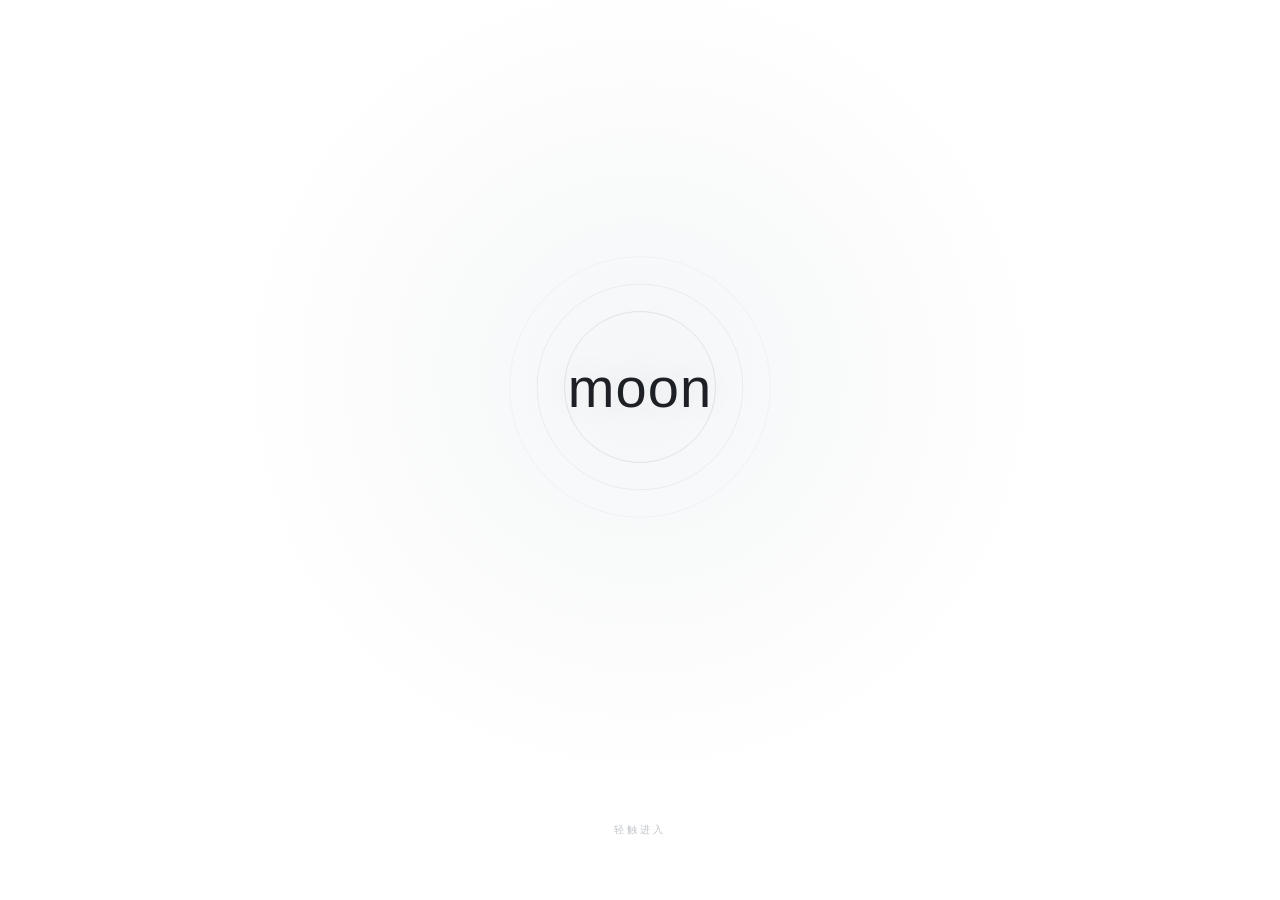
==== commit 51f3bc66: "click splash; compact app week strip and fixed nav" ====
--- a/index.html
+++ b/index.html
@@ -3037,13 +3037,154 @@
   .app-scroll { padding-left: 18px; padding-right: 18px; }
 }
 
+/* ---- 应用页第二轮：一屏、周条、底部入口 ---- */
+
+.splash { cursor: pointer; }
+
+.splash-hint {
+  position: absolute;
+  left: 0;
+  right: 0;
+  bottom: calc(7vh + var(--safe-b));
+  margin: 0;
+  text-align: center;
+  font-size: 9.5px;
+  letter-spacing: 0.32em;
+  color: var(--muted);
+  opacity: 0.62;
+}
+
+.app {
+  display: flex;
+  flex-direction: column;
+  overflow: hidden;
+}
+
+.app-scroll {
+  flex: 1;
+  min-height: 0;
+  overflow-y: auto;
+  padding-top: calc(56px + var(--safe-t));
+  padding-bottom: 10px;
+}
+
+.app-time { font-size: 36px; }
+.app-date { margin-top: 7px; }
+
+.app-photo {
+  width: 56px;
+  height: 70px;
+  border-radius: 13px;
+}
+
+.app-cover {
+  height: 160px;
+  margin-top: 18px;
+}
+
+.app-avatar {
+  width: 90px;
+  height: 90px;
+}
+
+.app-calendar {
+  margin-top: 12px;
+  padding: 10px 0 8px;
+}
+
+.week-head {
+  display: flex;
+  align-items: baseline;
+  justify-content: space-between;
+  gap: 12px;
+  margin-bottom: 8px;
+}
+
+.week-month {
+  font-family: var(--serif);
+  font-size: 12.5px;
+  color: var(--ink);
+  letter-spacing: 0.06em;
+}
+
+.week-today {
+  font-size: 9px;
+  letter-spacing: 0.1em;
+  color: var(--muted);
+}
+
+.week-row {
+  display: grid;
+  grid-template-columns: repeat(7, minmax(0, 1fr));
+  gap: 4px;
+}
+
+.week-cell {
+  display: flex;
+  flex-direction: column;
+  align-items: center;
+  gap: 3px;
+}
+
+.week-wd {
+  font-size: 8.5px;
+  letter-spacing: 0.06em;
+  color: var(--muted);
+}
+
+.week-day {
+  width: 24px;
+  height: 24px;
+  display: grid;
+  place-items: center;
+  border-radius: 50%;
+  font-size: 10.5px;
+  color: var(--ink-2);
+  font-variant-numeric: tabular-nums;
+}
+
+.week-cell.today .week-day {
+  background: var(--accent);
+  color: var(--on-accent);
+}
+
+.app-nav {
+  flex: none;
+  width: 100%;
+  max-width: 520px;
+  margin: 0 auto;
+  padding: 0 24px calc(8px + var(--safe-b));
+  background: var(--bg);
+  border-top: 1px solid var(--line);
+  display: grid;
+  grid-template-columns: repeat(3, 1fr);
+}
+
+.app-nav button {
+  padding: 13px 4px 9px;
+  border: none;
+  background: transparent;
+  color: var(--ink-2);
+  font-size: 12px;
+  letter-spacing: 0.14em;
+}
+
+.app-nav button + button { border-left: 1px solid var(--line); }
+
+@media (max-width: 360px) {
+  .app-time { font-size: 33px; }
+  .app-cover { height: 150px; }
+  .app-scroll { padding-left: 18px; padding-right: 18px; }
+  .app-nav { padding-left: 18px; padding-right: 18px; }
+}
+
 </style>
 <link rel="icon" href="[data-uri]">
 </head>
 <body data-view="splash">
 
 <!-- ============ moon 闪屏 ============ -->
-<main class="open splash" id="splashView" aria-label="moon">
+<main class="open splash" id="splashView" role="button" tabindex="0" aria-label="进入 moon 应用页">
   <div class="open-glow" aria-hidden="true"></div>
   <div class="open-sky">
     <div class="open-mark">
@@ -3057,6 +3198,7 @@
       <h1 class="open-word">moon</h1>
     </div>
   </div>
+  <p class="splash-hint">轻触进入</p>
 </main>
 
 <!-- ============ 应用页 ============ -->
@@ -3085,16 +3227,16 @@
     <p class="app-copy" id="appCopy"></p>
     <section class="app-calendar" id="appCalendar" aria-label="日历"></section>
 
-    <nav class="app-nav" aria-label="应用入口">
-      <button type="button" data-app="chat">聊天</button>
-      <button type="button" data-app="cards">字卡库</button>
-      <button type="button" data-app="settings">设置</button>
-    </nav>
 
     <input id="homePhotoFile" type="file" accept="image/*" hidden />
     <input id="homeAvatarFile" type="file" accept="image/*" hidden />
     <input id="homeCoverFile" type="file" accept="image/*" hidden />
   </div>
+  <nav class="app-nav" aria-label="应用入口">
+    <button type="button" data-app="chat">聊天</button>
+    <button type="button" data-app="cards">字卡库</button>
+    <button type="button" data-app="settings">设置</button>
+  </nav>
 </section>
 
 <!-- ============ 聊天 ============ -->
@@ -8622,25 +8764,23 @@
 function renderCalendar(now) {
   const host = $('#appCalendar');
   if (!host) return;
-  const year = now.getFullYear();
-  const month = now.getMonth();
-  const first = new Date(year, month, 1).getDay();
-  const days = new Date(year, month + 1, 0).getDate();
   const week = ['日', '一', '二', '三', '四', '五', '六'];
-  const weekRow = el('div', { class: 'cal-week' }, ...week.map((name) => el('span', { text: name })));
   const cells = [];
-  for (let i = 0; i < first; i += 1) cells.push(el('span', { class: 'cal-day blank' }));
-  for (let day = 1; day <= days; day += 1) {
-    const today = now.getFullYear() === year && now.getMonth() === month && now.getDate() === day;
-    cells.push(el('span', { class: `cal-day${today ? ' today' : ''}`, text: String(day) }));
+  const sunday = new Date(now.getFullYear(), now.getMonth(), now.getDate() - now.getDay());
+  for (let i = 0; i < 7; i += 1) {
+    const date = new Date(sunday.getFullYear(), sunday.getMonth(), sunday.getDate() + i);
+    const today = date.getFullYear() === now.getFullYear() && date.getMonth() === now.getMonth() && date.getDate() === now.getDate();
+    cells.push(el('div', { class: `week-cell${today ? ' today' : ''}` },
+      el('span', { class: 'week-wd', text: week[i] }),
+      el('span', { class: 'week-day', text: String(date.getDate()) })
+    ));
   }
   host.replaceChildren(
-    el('div', { class: 'cal-head' },
-      el('span', { class: 'cal-month', text: `${year}年${month + 1}月` }),
-      el('span', { class: 'cal-today', text: `${now.getMonth() + 1}月${now.getDate()}日` })
+    el('div', { class: 'week-head' },
+      el('span', { class: 'week-month', text: `${now.getFullYear()}年${now.getMonth() + 1}月` }),
+      el('span', { class: 'week-today', text: `${now.getMonth() + 1}月${now.getDate()}日` })
     ),
-    weekRow,
-    el('div', { class: 'cal-grid' }, ...cells)
+    el('div', { class: 'week-row' }, ...cells)
   );
 }
 
@@ -9279,6 +9419,14 @@
 /* ---------------- 打开聊天 / 状态数字 ---------------- */
 
 function bindApp() {
+  $('#splashView').addEventListener('click', showApp);
+  $('#splashView').addEventListener('keydown', (event) => {
+    if (event.key === 'Enter' || event.key === ' ') {
+      event.preventDefault();
+      showApp();
+    }
+  });
+
   for (const button of $$('#appView [data-app]')) {
     button.addEventListener('click', () => {
       const target = button.dataset.app;
@@ -9434,7 +9582,6 @@
     bindGlobal();
     registerSW();
 
-    setTimeout(showApp, 1100);
     setTimeout(() => autoPersist(), 1200);
     setTimeout(() => maybeRemindBackup(), 1800);
 
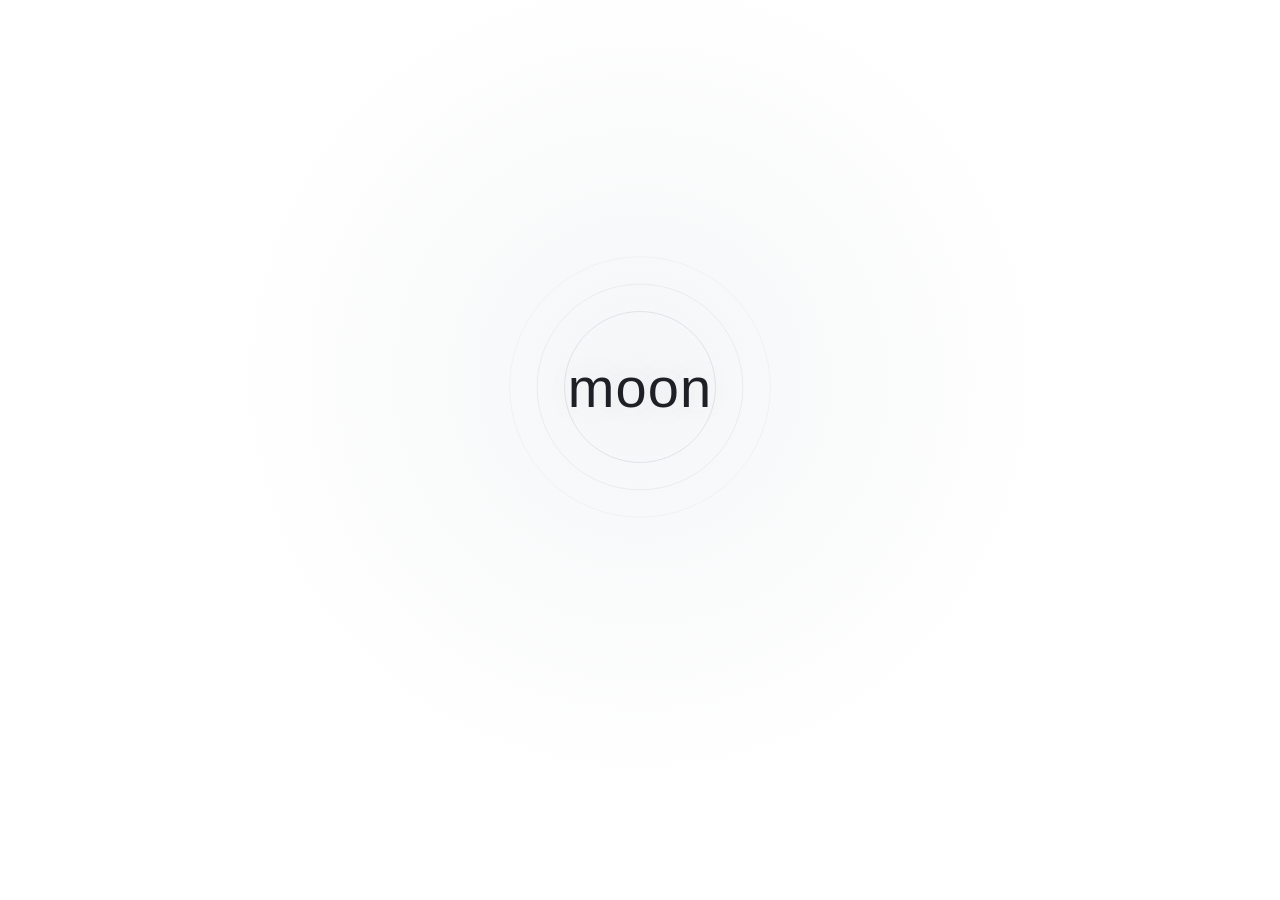
==== commit 557ed9c2: "shrink cover; two photo circles; remove splash text" ====
--- a/index.html
+++ b/index.html
@@ -3178,6 +3178,57 @@
   .app-nav { padding-left: 18px; padding-right: 18px; }
 }
 
+/* ---- 应用页第三轮：更小的照片栏与双圈 ---- */
+
+.app-photo {
+  width: 48px;
+  height: 60px;
+  border-radius: 12px;
+}
+
+.app-cover {
+  height: 136px;
+  margin-top: 14px;
+}
+
+.app-duo {
+  display: flex;
+  align-items: center;
+  justify-content: center;
+  gap: 14px;
+}
+
+.app-avatar {
+  width: 72px;
+  height: 72px;
+}
+
+.app-avatar span { font-size: 11px; }
+
+.app-connect {
+  width: 28px;
+  height: 1px;
+  background: var(--line-2);
+  position: relative;
+}
+
+.app-connect::after {
+  content: "";
+  position: absolute;
+  left: 50%;
+  top: 50%;
+  width: 4px;
+  height: 4px;
+  border-radius: 50%;
+  background: var(--muted);
+  transform: translate(-50%, -50%);
+}
+
+@media (max-width: 360px) {
+  .app-cover { height: 128px; }
+  .app-avatar { width: 66px; height: 66px; }
+}
+
 </style>
 <link rel="icon" href="[data-uri]">
 </head>
@@ -3198,7 +3249,6 @@
       <h1 class="open-word">moon</h1>
     </div>
   </div>
-  <p class="splash-hint">轻触进入</p>
 </main>
 
 <!-- ============ 应用页 ============ -->
@@ -3217,10 +3267,17 @@
     </header>
 
     <div class="app-cover" id="homeCover">
-      <button class="app-avatar" id="homeAvatarPick" type="button" aria-label="换一张照片">
-        <img id="homeAvatarImg" alt="" hidden />
-        <span id="homeAvatarFallback">moon</span>
-      </button>
+      <div class="app-duo">
+        <button class="app-avatar" id="homeAvatarPick" type="button" aria-label="换我的照片">
+          <img id="homeAvatarImg" alt="" hidden />
+          <span id="homeAvatarFallback">我</span>
+        </button>
+        <span class="app-connect" aria-hidden="true"></span>
+        <button class="app-avatar" id="homeAvatar2Pick" type="button" aria-label="换 moon 的照片">
+          <img id="homeAvatar2Img" alt="" hidden />
+          <span id="homeAvatar2Fallback">moon</span>
+        </button>
+      </div>
       <button class="app-cover-edit" id="homeCoverPick" type="button">背景</button>
     </div>
 
@@ -3230,6 +3287,7 @@
 
     <input id="homePhotoFile" type="file" accept="image/*" hidden />
     <input id="homeAvatarFile" type="file" accept="image/*" hidden />
+    <input id="homeAvatar2File" type="file" accept="image/*" hidden />
     <input id="homeCoverFile" type="file" accept="image/*" hidden />
   </div>
   <nav class="app-nav" aria-label="应用入口">
@@ -4480,7 +4538,8 @@
   avatarMe: null,           // 当前选中的 media id
   avatarMoon: null,
   homePhoto: null,          // 应用页顶部照片
-  homeAvatar: null,         // 应用页中间照片圈
+  homeAvatar: null,         // 应用页左边照片圈
+  homeAvatar2: null,        // 应用页右边照片圈
   homeCover: null,          // 应用页照片圈后的背景
   wallpaper: 'plain',       // plain | mist | dusk | paper | custom
   wallpaperMedia: null,
@@ -8816,6 +8875,22 @@
     }
   }
 
+  const avatar2Id = state.settings.homeAvatar2 || state.settings.avatarMoon;
+  const avatar2Url = await avatarURL(avatar2Id);
+  const avatar2Img = $('#homeAvatar2Img');
+  const fallback2 = $('#homeAvatar2Fallback');
+  if (avatar2Img) {
+    if (avatar2Url) {
+      avatar2Img.src = avatar2Url;
+      avatar2Img.hidden = false;
+      if (fallback2) fallback2.hidden = true;
+    } else {
+      avatar2Img.removeAttribute('src');
+      avatar2Img.hidden = true;
+      if (fallback2) fallback2.hidden = false;
+    }
+  }
+
   const cover = await avatarURL(state.settings.homeCover);
   const coverEl = $('#homeCover');
   if (coverEl) {
@@ -9446,6 +9521,11 @@
     input.value = '';
     input.click();
   });
+  $('#homeAvatar2Pick').addEventListener('click', () => {
+    const input = $('#homeAvatar2File');
+    input.value = '';
+    input.click();
+  });
   $('#homeCoverPick').addEventListener('click', () => {
     const input = $('#homeCoverFile');
     input.value = '';
@@ -9462,6 +9542,11 @@
     event.target.value = '';
     await saveHomeImage('homeAvatar', file);
   });
+  $('#homeAvatar2File').addEventListener('change', async (event) => {
+    const file = event.target.files?.[0];
+    event.target.value = '';
+    await saveHomeImage('homeAvatar2', file);
+  });
   $('#homeCoverFile').addEventListener('change', async (event) => {
     const file = event.target.files?.[0];
     event.target.value = '';
